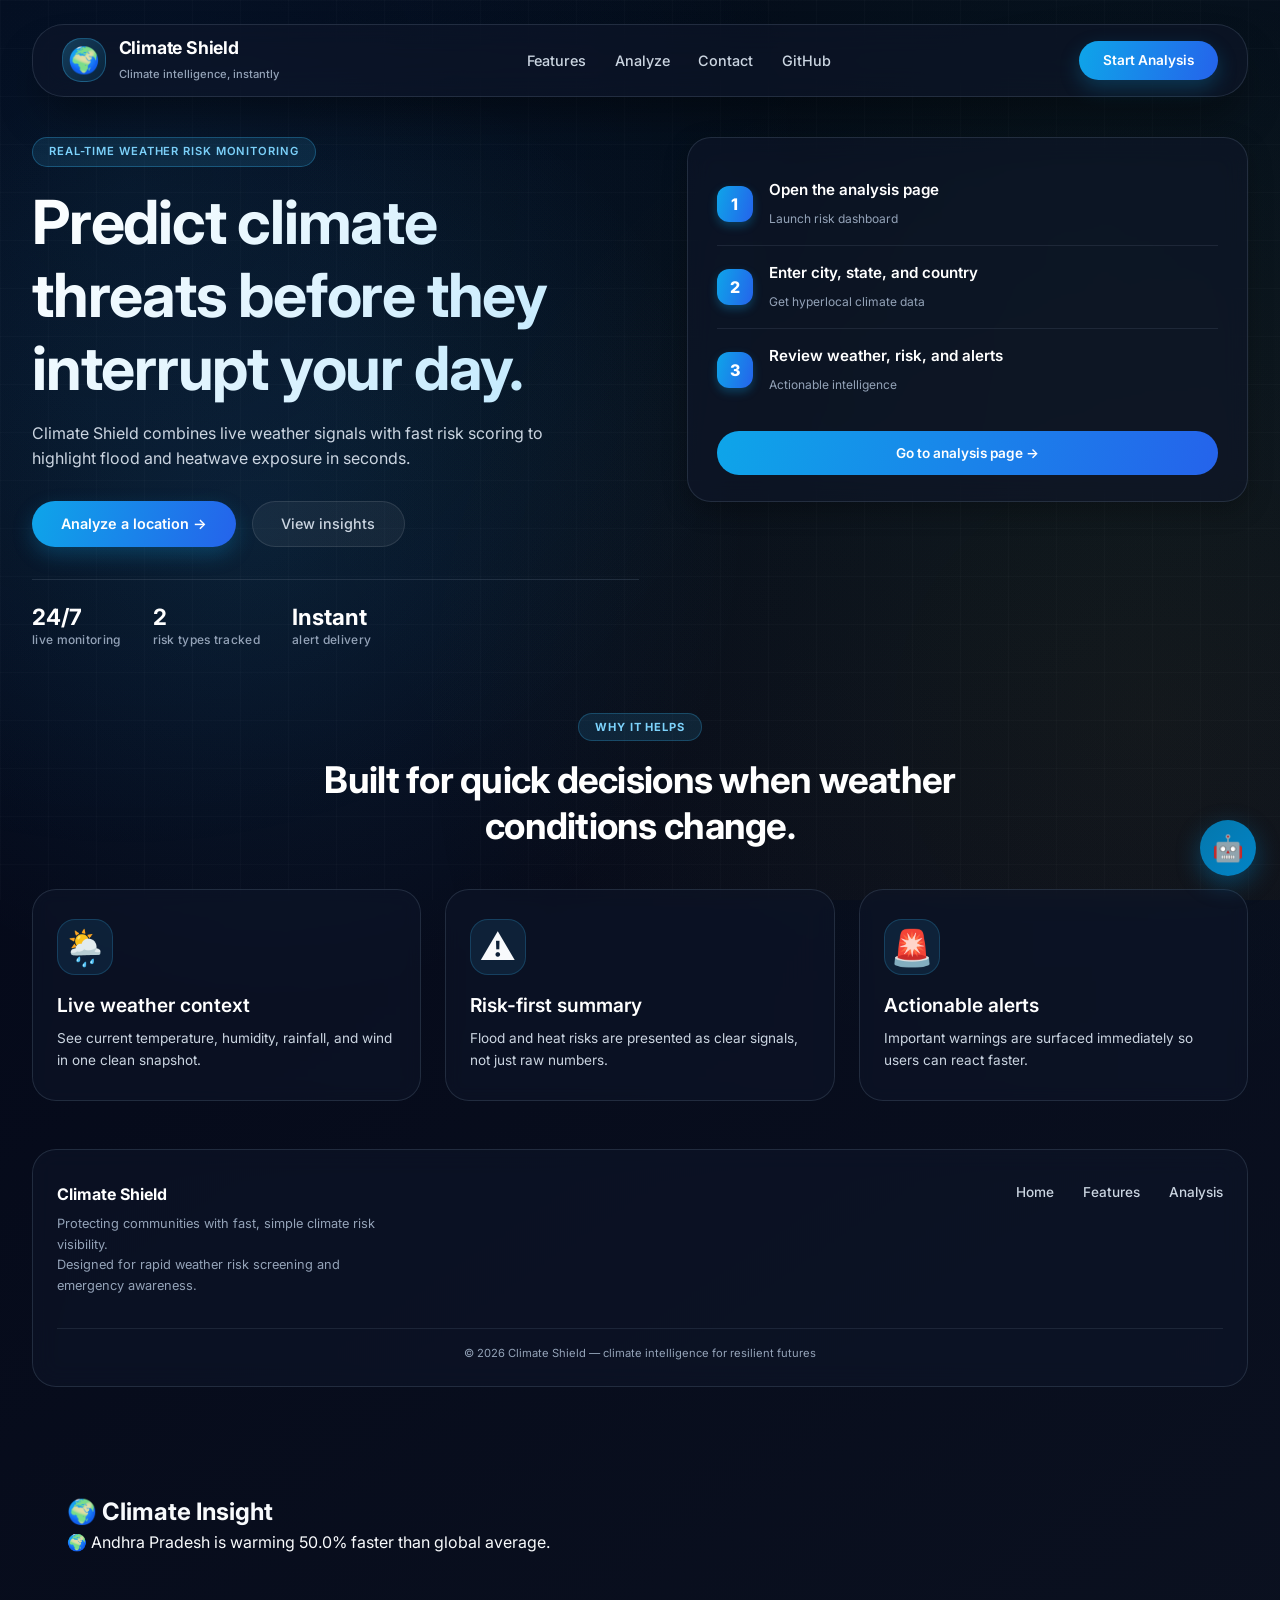
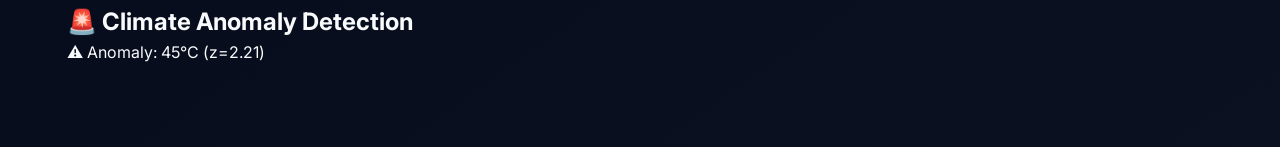
==== Frontend/index.html @ 31762d0d "Add climate insights and anomaly detection features" ====
<!DOCTYPE html>
<html lang="en">
<head>
    <meta charset="UTF-8">
    <meta name="viewport" content="width=device-width, initial-scale=1.0, viewport-fit=cover">
    <meta name="description" content="Climate Shield — real-time climate intelligence: flood & heatwave risk monitoring, instant alerts for emergency awareness.">
    <title>Climate Shield | Climate Intelligence & Risk Platform</title>
    <link rel="preconnect" href="https://fonts.googleapis.com">
    <link rel="preconnect" href="https://fonts.gstatic.com" crossorigin>
    <link href="https://fonts.googleapis.com/css2?family=Inter:opsz,wght@14..32,300;14..32,400;14..32,500;14..32,600;14..32,700;14..32,800&display=swap" rel="stylesheet">
    <link rel="stylesheet" href="style.css">
</head>
<body>

    <div class="ambient-glow"></div>
    <div class="grid-texture"></div>

    <div class="app-container">
        <!-- Navigation: refined glass + proper alignment -->
        <nav class="nav-bar">
            <a class="brand-link" href="#home">
                <span class="brand-icon">🌍</span>
                <div class="brand-title">
                    <strong>Climate Shield</strong>
                    <small>Climate intelligence, instantly</small>
                </div>
            </a>
            <div class="nav-menu">
                <a href="#features">Features</a>
                <a href="Analysis/analysis.html">Analyze</a>
                <a href="#contact">Contact</a>
                <a href="https://github.com/thetechguardians/Climate-Shield" target="_blank" rel="noopener">GitHub</a>
            </div>
            <a class="btn-start" href="Analysis/analysis.html">Start Analysis</a>
        </nav>

        <main>
            <!-- Hero split: real-time risk + steps panel -->
            <div class="hero-layout">
                <div class="hero-main">
                    <div class="eyebrow-tag">REAL-TIME WEATHER RISK MONITORING</div>
                    <h1 class="hero-heading">Predict climate threats before they interrupt your day.</h1>
                    <p class="hero-text">Climate Shield combines live weather signals with fast risk scoring to highlight flood and heatwave exposure in seconds.</p>
                    <div class="button-group">
                        <a class="btn-primary" href="Analysis/analysis.html">Analyze a location →</a>
                        <a class="btn-secondary" href="#features">View insights</a>
                    </div>
                    <div class="stats-row">
                        <div class="stat-block"><strong>24/7</strong><span>live monitoring</span></div>
                        <div class="stat-block"><strong>2</strong><span>risk types tracked</span></div>
                        <div class="stat-block"><strong>Instant</strong><span>alert delivery</span></div>
                    </div>
                </div>

                <!-- Steps card (exact content from screenshots) -->
                <div class="steps-card">
                    <div class="step-item">
                        <div class="step-marker">1</div>
                        <div class="step-content"><strong>Open the analysis page</strong><span>Launch risk dashboard</span></div>
                    </div>
                    <div class="step-item">
                        <div class="step-marker">2</div>
                        <div class="step-content"><strong>Enter city, state, and country</strong><span>Get hyperlocal climate data</span></div>
                    </div>
                    <div class="step-item">
                        <div class="step-marker">3</div>
                        <div class="step-content"><strong>Review weather, risk, and alerts</strong><span>Actionable intelligence</span></div>
                    </div>
                    <a class="step-action-btn" href="Analysis/analysis.html">Go to analysis page →</a>
                </div>
            </div>

            <!-- WHY IT HELPS + features (exactly matching original content) -->
            <section id="features" class="features-section">
                <div class="section-header">
                    <span class="section-badge">WHY IT HELPS</span>
                    <h2 class="section-title">Built for quick decisions when weather conditions change.</h2>
                </div>
                <div class="features-grid">
                    <article class="feature-card">
                        <div class="feature-icon">🌦️</div>
                        <h3>Live weather context</h3>
                        <p>See current temperature, humidity, rainfall, and wind in one clean snapshot.</p>
                    </article>
                    <article class="feature-card">
                        <div class="feature-icon">⚠️</div>
                        <h3>Risk-first summary</h3>
                        <p>Flood and heat risks are presented as clear signals, not just raw numbers.</p>
                    </article>
                    <article class="feature-card">
                        <div class="feature-icon">🚨</div>
                        <h3>Actionable alerts</h3>
                        <p>Important warnings are surfaced immediately so users can react faster.</p>
                    </article>
                </div>
            </section>
        </main>

        <!-- Footer (preserved messaging from screenshot) -->
        <footer id="contact" class="footer-premium">
            <div class="footer-col">
                <strong>Climate Shield</strong>
                <p>Protecting communities with fast, simple climate risk visibility.<br>Designed for rapid weather risk screening and emergency awareness.</p>
            </div>
            <div class="footer-nav-links">
                <a href="#home">Home</a>
                <a href="#features">Features</a>
                <a href="Analysis/analysis.html">Analysis</a>
            </div>
            <div class="footer-legal">© 2026 Climate Shield — climate intelligence for resilient futures</div>
        </footer>
    </div>

<div class="app-container">

    <!-- 🌍 CLIMATE INSIGHT -->
    <div style="margin:20px; padding:15px;">
        <h2>🌍 Climate Insight</h2>
        <div id="climate-insight"></div>
    </div>

    <!-- 🚨 ANOMALY DETECTION -->
    <div style="margin:20px; padding:15px;">
        <h2>🚨 Climate Anomaly Detection</h2>
        <div id="anomaly-result"></div>
    </div>

</div>

<!-- ✅ IMPORTANT: LOAD JS FILE -->
<script src="script.js"></script>


    <!-- ClimateBot widget (fully functional, maintains original behavior) -->
    <button id="chatbot-toggle" class="chatbot-toggle" aria-label="Open ClimateBot assistant">🤖</button>
    <div id="chatbot-panel" class="chatbot-panel hidden">
        <div class="chatbot-header">
            <div>
                <strong>ClimateBot Assistant</strong>
                <small>Ask about floods, heatwaves, cyclones, and climate change.</small>
            </div>
            <button id="chatbot-close" class="chatbot-close-btn" aria-label="Close chatbot">✕</button>
        </div>
        <div id="chatbot-messages" class="chatbot-messages">
            <div class="message bot">Hello, I am ClimateBot. Ask me any climate safety question.</div>
        </div>
        <form id="chatbot-form" class="chatbot-input-group">
            <input type="text" id="chatbot-input" placeholder="Type your question..." autocomplete="off" required>
            <button type="submit">Send</button>
        </form>
        <div id="chatbot-status" class="chatbot-status-msg hidden"></div>
    </div>

    <script>
        (function(){
            const toggle = document.getElementById('chatbot-toggle');
            const panel = document.getElementById('chatbot-panel');
            const closeBtn = document.getElementById('chatbot-close');
            const form = document.getElementById('chatbot-form');
            const input = document.getElementById('chatbot-input');
            const messagesDiv = document.getElementById('chatbot-messages');
            const statusDiv = document.getElementById('chatbot-status');

            function addMessage(text, isUser) {
                const msgDiv = document.createElement('div');
                msgDiv.className = isUser ? 'message user' : 'message bot';
                msgDiv.innerText = text;
                messagesDiv.appendChild(msgDiv);
                messagesDiv.scrollTop = messagesDiv.scrollHeight;
            }

            function showStatus(msg) {
                statusDiv.innerText = msg;
                statusDiv.classList.remove('hidden');
                setTimeout(() => statusDiv.classList.add('hidden'), 2200);
            }

            async function getBotReply(question) {
                const q = question.toLowerCase();
                if (q.includes('flood') || q.includes('flooding')) {
                    return "🌊 Flood risk is calculated using rainfall intensity, soil moisture, and river levels. Climate Shield monitors real-time precipitation and terrain vulnerability to flag potential flash floods.";
                } else if (q.includes('heatwave') || q.includes('extreme heat')) {
                    return "🔥 Heatwave risks increase when temperatures exceed regional thresholds. We analyze thermal stress, humidity, and duration to provide early heat alerts.";
                } else if (q.includes('cyclone') || q.includes('hurricane') || q.includes('typhoon')) {
                    return "🌀 Cyclones are tracked using wind speed patterns, pressure drops, and storm surge modeling. Our system highlights areas at risk of severe winds and coastal flooding.";
                } else if (q.includes('climate change')) {
                    return "🌎 Climate change amplifies extreme weather events — heavier rainfall, prolonged heatwaves, and stronger storms. Climate Shield helps communities build adaptive resilience.";
                } else {
                    return "💡 I can answer questions about flood risk, heatwaves, cyclones, climate adaptation, and weather preparedness. Try: 'How to prepare for floods?' or 'Heatwave safety tips'.";
                }
            }

            form.addEventListener('submit', async (e) => {
                e.preventDefault();
                const userMsg = input.value.trim();
                if (!userMsg) return;
                addMessage(userMsg, true);
                input.value = '';
                showStatus('Analyzing climate data...');
                try {
                    const reply = await getBotReply(userMsg);
                    addMessage(reply, false);
                    statusDiv.classList.add('hidden');
                } catch (err) {
                    addMessage("Sorry, I'm having trouble. Please try again.", false);
                    statusDiv.classList.add('hidden');
                }
            });

            toggle.addEventListener('click', () => {
                panel.classList.toggle('hidden');
                const expanded = !panel.classList.contains('hidden');
                toggle.setAttribute('aria-expanded', expanded);
            });
            closeBtn.addEventListener('click', () => {
                panel.classList.add('hidden');
                toggle.setAttribute('aria-expanded', 'false');
            });
        })();
    </script>
</body>
</html>
---- Frontend/style.css ----
* {
    margin: 0;
    padding: 0;
    box-sizing: border-box;
}

:root {
   
    --bg-deep: #020617;
    --bg-surface: #0f172a;
    --bg-elevated: #1e293b;
    --glass-bg: rgba(15, 23, 42, 0.55);
    --glass-border: rgba(71, 85, 105, 0.4);
    --glass-border-light: rgba(255, 255, 255, 0.1);
    
   
    --text-primary: #f8fafc;
    --text-secondary: #cbd5e1;
    --text-muted: #94a3b8;
    --text-accent: #7dd3fc;
    
   
    --accent-cyan: #38bdf8;
    --accent-blue: #0ea5e9;
    --accent-deep: #082d7d;
    --gradient-primary: linear-gradient(105deg, #0ea5e9, #2563eb);
    --gradient-glow: linear-gradient(135deg, rgba(56, 189, 248, 0.2), rgba(14, 165, 233, 0.08));
    
   
    --shadow-sm: 0 4px 12px rgba(0, 0, 0, 0.2);
    --shadow-md: 0 8px 24px rgba(0, 0, 0, 0.25);
    --shadow-xl: 0 25px 45px -12px rgba(0, 0, 0, 0.45);
    --shadow-glow: 0 8px 20px rgba(14, 165, 233, 0.25);
    
   
    --radius-sm: 0.75rem;
    --radius-md: 1rem;
    --radius-lg: 1.5rem;
    --radius-xl: 2rem;
    --radius-full: 9999px;
    
   
    --font-sans: 'Inter', system-ui, -apple-system, 'Segoe UI', sans-serif;
}

html {
    scroll-behavior: smooth;
}

body {
    font-family: var(--font-sans);
    background: radial-gradient(ellipse 70% 50% at 20% 30%, rgba(56, 189, 248, 0.1), transparent 55%),
                radial-gradient(circle at 85% 15%, rgba(34, 197, 94, 0.06), transparent 45%),
                linear-gradient(145deg, var(--bg-deep) 0%, #0B1120 100%);
    color: var(--text-primary);
    min-height: 100vh;
    line-height: 1.5;
    -webkit-font-smoothing: antialiased;
    -moz-osx-font-smoothing: grayscale;
}


.ambient-glow {
    position: fixed;
    inset: 0;
    background: radial-gradient(circle at 10% 20%, rgba(56, 189, 248, 0.08), transparent 50%),
                radial-gradient(circle at 90% 80%, rgba(245, 158, 11, 0.05), transparent 55%);
    pointer-events: none;
    z-index: 0;
}

.grid-texture {
    position: fixed;
    inset: 0;
    background-image: 
        linear-gradient(rgba(255, 255, 255, 0.02) 1px, transparent 1px),
        linear-gradient(90deg, rgba(255, 255, 255, 0.02) 1px, transparent 1px);
    background-size: 48px 48px;
    pointer-events: none;
    z-index: 0;
}

.app-container {
    position: relative;
    z-index: 2;
    max-width: 1280px;
    margin: 0 auto;
    padding: 1.5rem 2rem 3rem;
}


.nav-bar {
    display: flex;
    align-items: center;
    justify-content: space-between;
    flex-wrap: wrap;
    gap: 1.2rem;
    background: var(--glass-bg);
    backdrop-filter: blur(16px);
    border: 1px solid var(--glass-border);
    border-radius: var(--radius-xl);
    padding: 0.75rem 1.8rem;
    margin-bottom: 2.5rem;
    box-shadow: var(--shadow-xl);
    transition: all 0.3s ease;
}

.brand-link {
    display: flex;
    align-items: center;
    gap: 0.8rem;
    text-decoration: none;
    transition: opacity 0.2s;
}

.brand-link:hover {
    opacity: 0.85;
}

.brand-icon {
    width: 44px;
    height: 44px;
    background: linear-gradient(135deg, rgba(56, 189, 248, 0.25), rgba(14, 165, 233, 0.1));
    border-radius: 1.2rem;
    display: flex;
    align-items: center;
    justify-content: center;
    font-size: 1.6rem;
    border: 1px solid rgba(56, 189, 248, 0.3);
}

.brand-title strong {
    display: block;
    font-size: 1.1rem;
    font-weight: 700;
    color: white;
    letter-spacing: -0.2px;
    line-height: 1.3;
}

.brand-title small {
    font-size: 0.7rem;
    color: var(--text-muted);
    font-weight: 500;
}

.nav-menu {
    display: flex;
    gap: 1.8rem;
    align-items: center;
    flex-wrap: wrap;
}

.nav-menu a {
    text-decoration: none;
    font-weight: 500;
    font-size: 0.9rem;
    color: var(--text-secondary);
    transition: color 0.2s, transform 0.2s;
}

.nav-menu a:hover {
    color: white;
    transform: translateY(-1px);
}

.btn-start {
    background: var(--gradient-primary);
    padding: 0.6rem 1.5rem;
    border-radius: var(--radius-full);
    font-weight: 600;
    font-size: 0.85rem;
    color: white;
    text-decoration: none;
    transition: transform 0.2s, box-shadow 0.2s;
    box-shadow: var(--shadow-glow);
}

.btn-start:hover {
    transform: translateY(-2px);
    box-shadow: 0 10px 25px rgba(14, 165, 233, 0.35);
}


.hero-layout {
    display: grid;
    grid-template-columns: 1fr 0.9fr;
    gap: 2rem;
    margin-bottom: 4rem;
    align-items: start;
}

@media (max-width: 980px) {
    .hero-layout {
        grid-template-columns: 1fr;
        gap: 1.8rem;
    }
}

.hero-main {
    padding-right: 1rem;
}

.eyebrow-tag {
    display: inline-flex;
    align-items: center;
    background: rgba(56, 189, 248, 0.12);
    padding: 0.35rem 1rem;
    border-radius: var(--radius-full);
    font-size: 0.7rem;
    font-weight: 600;
    text-transform: uppercase;
    letter-spacing: 0.08em;
    color: var(--text-accent);
    border: 0.5px solid rgba(56, 189, 248, 0.3);
    margin-bottom: 1.2rem;
}

.hero-heading {
    font-size: clamp(2.2rem, 5vw, 3.8rem);
    font-weight: 700;
    letter-spacing: -0.02em;
    line-height: 1.2;
    background: linear-gradient(135deg, #FFFFFF, #BAE6FD);
    background-clip: text;
    -webkit-background-clip: text;
    color: transparent;
    margin-bottom: 1rem;
}

.hero-text {
    font-size: 1rem;
    color: var(--text-secondary);
    max-width: 90%;
    line-height: 1.6;
    margin-bottom: 1.8rem;
}

.button-group {
    display: flex;
    flex-wrap: wrap;
    gap: 1rem;
    margin-bottom: 2rem;
}

.btn-primary {
    background: var(--gradient-primary);
    padding: 0.7rem 1.8rem;
    border-radius: var(--radius-full);
    font-weight: 600;
    font-size: 0.9rem;
    color: white;
    text-decoration: none;
    transition: transform 0.2s, box-shadow 0.2s;
    box-shadow: var(--shadow-glow);
    display: inline-flex;
    align-items: center;
    gap: 0.3rem;
}

.btn-primary:hover {
    transform: translateY(-2px);
    box-shadow: 0 12px 28px rgba(14, 165, 233, 0.35);
}

.btn-secondary {
    background: rgba(255, 255, 255, 0.05);
    border: 1px solid var(--glass-border-light);
    padding: 0.7rem 1.8rem;
    border-radius: var(--radius-full);
    font-weight: 500;
    font-size: 0.9rem;
    color: var(--text-secondary);
    text-decoration: none;
    transition: all 0.2s;
}

.btn-secondary:hover {
    background: rgba(255, 255, 255, 0.12);
    border-color: rgba(255, 255, 255, 0.25);
    color: white;
    transform: translateY(-2px);
}

.stats-row {
    display: flex;
    flex-wrap: wrap;
    gap: 2rem;
    border-top: 1px solid rgba(71, 85, 105, 0.4);
    padding-top: 1.5rem;
}

.stat-block {
    display: flex;
    flex-direction: column;
}

.stat-block strong {
    font-size: 1.4rem;
    font-weight: 700;
    color: white;
    line-height: 1.2;
}

.stat-block span {
    font-size: 0.75rem;
    color: var(--text-muted);
    font-weight: 500;
    letter-spacing: 0.3px;
}


.steps-card {
    background: rgba(15, 23, 42, 0.55);
    backdrop-filter: blur(12px);
    border-radius: var(--radius-lg);
    border: 1px solid var(--glass-border);
    padding: 1.6rem 1.8rem;
    box-shadow: var(--shadow-md);
}

.step-item {
    display: flex;
    align-items: center;
    gap: 1rem;
    padding: 1rem 0;
    border-bottom: 1px solid rgba(71, 85, 105, 0.3);
}

.step-item:last-of-type {
    border-bottom: none;
}

.step-marker {
    width: 36px;
    height: 36px;
    background: var(--gradient-primary);
    border-radius: 12px;
    display: flex;
    align-items: center;
    justify-content: center;
    font-weight: 800;
    font-size: 1rem;
    color: white;
    flex-shrink: 0;
    box-shadow: 0 4px 10px rgba(14, 165, 233, 0.3);
}

.step-content {
    flex: 1;
}

.step-content strong {
    display: block;
    font-size: 0.95rem;
    font-weight: 600;
    color: white;
    margin-bottom: 0.2rem;
}

.step-content span {
    font-size: 0.75rem;
    color: var(--text-muted);
}

.step-action-btn {
    display: block;
    text-align: center;
    background: var(--gradient-primary);
    padding: 0.75rem;
    border-radius: var(--radius-full);
    font-weight: 600;
    font-size: 0.85rem;
    color: white;
    text-decoration: none;
    margin-top: 1.2rem;
    transition: transform 0.2s, box-shadow 0.2s;
}

.step-action-btn:hover {
    transform: translateY(-2px);
    box-shadow: var(--shadow-glow);
}


.features-section {
    margin: 2rem 0 2.5rem;
}

.section-header {
    text-align: center;
    margin-bottom: 2.5rem;
}

.section-badge {
    display: inline-block;
    background: rgba(56, 189, 248, 0.12);
    padding: 0.3rem 1rem;
    border-radius: var(--radius-full);
    font-size: 0.7rem;
    font-weight: 700;
    text-transform: uppercase;
    letter-spacing: 0.08em;
    color: var(--text-accent);
    border: 0.5px solid rgba(56, 189, 248, 0.25);
    margin-bottom: 1rem;
}

.section-title {
    font-size: clamp(1.6rem, 3.5vw, 2.3rem);
    font-weight: 700;
    letter-spacing: -0.02em;
    color: white;
    max-width: 700px;
    margin: 0 auto;
    line-height: 1.25;
}

.features-grid {
    display: grid;
    grid-template-columns: repeat(auto-fit, minmax(280px, 1fr));
    gap: 1.5rem;
}

.feature-card {
    background: rgba(15, 23, 42, 0.5);
    backdrop-filter: blur(8px);
    border-radius: var(--radius-lg);
    border: 1px solid var(--glass-border);
    padding: 1.8rem 1.5rem;
    transition: all 0.25s ease;
}

.feature-card:hover {
    background: rgba(30, 41, 59, 0.6);
    transform: translateY(-4px);
    border-color: rgba(56, 189, 248, 0.4);
    box-shadow: var(--shadow-md);
}

.feature-icon {
    font-size: 2.2rem;
    margin-bottom: 1rem;
    display: inline-block;
    background: rgba(56, 189, 248, 0.1);
    width: 56px;
    height: 56px;
    display: flex;
    align-items: center;
    justify-content: center;
    border-radius: 18px;
    border: 1px solid rgba(56, 189, 248, 0.2);
}

.feature-card h3 {
    font-size: 1.2rem;
    font-weight: 600;
    margin: 1rem 0 0.5rem;
    color: white;
}

.feature-card p {
    font-size: 0.85rem;
    color: var(--text-secondary);
    line-height: 1.6;
}


.footer-premium {
    margin-top: 3rem;
    padding: 2rem 1.5rem 1.5rem;
    background: rgba(15, 23, 42, 0.5);
    backdrop-filter: blur(12px);
    border-radius: var(--radius-lg);
    border: 1px solid var(--glass-border);
    display: flex;
    flex-wrap: wrap;
    justify-content: space-between;
    align-items: flex-start;
    gap: 1.5rem;
}

.footer-col {
    flex: 2;
    min-width: 200px;
}

.footer-col strong {
    display: block;
    font-size: 1rem;
    font-weight: 700;
    margin-bottom: 0.5rem;
    color: white;
}

.footer-col p {
    font-size: 0.8rem;
    color: var(--text-muted);
    line-height: 1.6;
    max-width: 350px;
}

.footer-nav-links {
    display: flex;
    gap: 1.8rem;
    align-items: center;
    flex-wrap: wrap;
}

.footer-nav-links a {
    text-decoration: none;
    font-size: 0.85rem;
    font-weight: 500;
    color: var(--text-secondary);
    transition: color 0.2s;
}

.footer-nav-links a:hover {
    color: white;
}

.footer-legal {
    width: 100%;
    text-align: center;
    font-size: 0.7rem;
    color: var(--text-muted);
    padding-top: 1rem;
    border-top: 1px solid rgba(71, 85, 105, 0.3);
    margin-top: 0.5rem;
}


.chatbot-toggle {
    position: fixed;
    right: 24px;
    bottom: 24px;
    width: 56px;
    height: 56px;
    background: linear-gradient(135deg, #0477ac, #0284c7);
    border: none;
    border-radius: 50%;
    font-size: 1.6rem;
    cursor: pointer;
    box-shadow: 0 8px 24px rgba(2, 132, 199, 0.4);
    z-index: 100;
    transition: transform 0.2s, box-shadow 0.2s;
    display: flex;
    align-items: center;
    justify-content: center;
}

.chatbot-toggle:hover {
    transform: scale(1.05);
    box-shadow: 0 12px 28px rgba(14, 165, 233, 0.45);
}

.chatbot-panel {
    position: fixed;
    right: 24px;
    bottom: 90px;
    width: 380px;
    max-width: calc(100vw - 2rem);
    background: rgba(3, 7, 24, 0.96);
    backdrop-filter: blur(20px);
    border-radius: var(--radius-lg);
    border: 1px solid var(--glass-border);
    box-shadow: var(--shadow-xl);
    z-index: 99;
    display: flex;
    flex-direction: column;
    overflow: hidden;
    transition: all 0.2s;
}

.chatbot-panel.hidden {
    display: none;
}

.chatbot-header {
    display: flex;
    justify-content: space-between;
    align-items: flex-start;
    padding: 1rem 1.2rem;
    background: rgba(15, 23, 42, 0.8);
    border-bottom: 1px solid var(--glass-border);
}

.chatbot-header strong {
    display: block;
    font-size: 0.95rem;
    color: white;
}

.chatbot-header small {
    font-size: 0.7rem;
    color: var(--text-muted);
}

.chatbot-close-btn {
    background: rgba(255, 255, 255, 0.08);
    border: 1px solid var(--glass-border-light);
    border-radius: 10px;
    padding: 4px 10px;
    font-size: 0.8rem;
    color: var(--text-secondary);
    cursor: pointer;
    transition: all 0.2s;
    width: auto;
}

.chatbot-close-btn:hover {
    background: rgba(255, 255, 255, 0.15);
    color: white;
}

.chatbot-messages {
    max-height: 320px;
    overflow-y: auto;
    padding: 1rem;
    display: flex;
    flex-direction: column;
    gap: 10px;
}

.message {
    padding: 0.7rem 1rem;
    border-radius: 1rem;
    max-width: 85%;
    font-size: 0.85rem;
    line-height: 1.45;
}

.message.bot {
    background: rgba(56, 189, 248, 0.12);
    border: 1px solid rgba(56, 189, 248, 0.25);
    color: var(--text-secondary);
    align-self: flex-start;
}

.message.user {
    background: var(--gradient-primary);
    color: white;
    align-self: flex-end;
}

.chatbot-input-group {
    display: flex;
    gap: 0.6rem;
    padding: 0.8rem 1rem;
    border-top: 1px solid var(--glass-border);
    background: rgba(15, 23, 42, 0.5);
}

.chatbot-input-group input {
    flex: 1;
    background: rgba(255, 255, 255, 0.08);
    border: 1px solid var(--glass-border-light);
    border-radius: var(--radius-full);
    padding: 0.6rem 1rem;
    font-size: 0.85rem;
    color: white;
    font-family: var(--font-sans);
    outline: none;
    transition: border-color 0.2s;
}

.chatbot-input-group input:focus {
    border-color: var(--accent-cyan);
}

.chatbot-input-group button {
    background: var(--gradient-primary);
    border: none;
    border-radius: var(--radius-full);
    padding: 0 1.2rem;
    font-weight: 600;
    font-size: 0.8rem;
    color: white;
    cursor: pointer;
    transition: transform 0.2s;
    width: auto;
}

.chatbot-input-group button:hover {
    transform: scale(1.02);
}

.chatbot-status-msg {
    padding: 0.5rem 1rem;
    font-size: 0.7rem;
    color: #facc15;
    background: rgba(250, 204, 21, 0.1);
    text-align: center;
}

.hidden {
    display: none;
}


@media (max-width: 980px) {
    .app-container {
        padding: 1rem 1.5rem 2rem;
    }
    
    .nav-bar {
        flex-direction: column;
        align-items: stretch;
        text-align: center;
    }
    
    .nav-menu {
        justify-content: center;
    }
    
    .btn-start {
        text-align: center;
    }
    
    .hero-text {
        max-width: 100%;
    }
}

@media (max-width: 768px) {
    .stats-row {
        gap: 1.2rem;
        justify-content: space-between;
    }
    
    .stat-block strong {
        font-size: 1.2rem;
    }
    
    .steps-card {
        padding: 1.2rem;
    }
    
    .feature-card {
        padding: 1.3rem;
    }
    
    .footer-premium {
        flex-direction: column;
        align-items: center;
        text-align: center;
    }
    
    .footer-col p {
        max-width: 100%;
    }
    
    .footer-nav-links {
        justify-content: center;
    }
    
    .chatbot-toggle {
        right: 16px;
        bottom: 16px;
        width: 48px;
        height: 48px;
        font-size: 1.4rem;
    }
    
    .chatbot-panel {
        right: 12px;
        bottom: 72px;
        width: calc(100vw - 24px);
    }
}

@media (max-width: 480px) {
    .button-group {
        flex-direction: column;
        width: 100%;
    }
    
    .btn-primary, .btn-secondary {
        text-align: center;
        justify-content: center;
    }
    
    .hero-heading {
        font-size: clamp(1.8rem, 8vw, 2.5rem);
    }
}
.feature-box {
    margin: 20px;
    padding: 15px;
    border-radius: 12px;
    background: rgba(255,255,255,0.08);
    color: white;
}
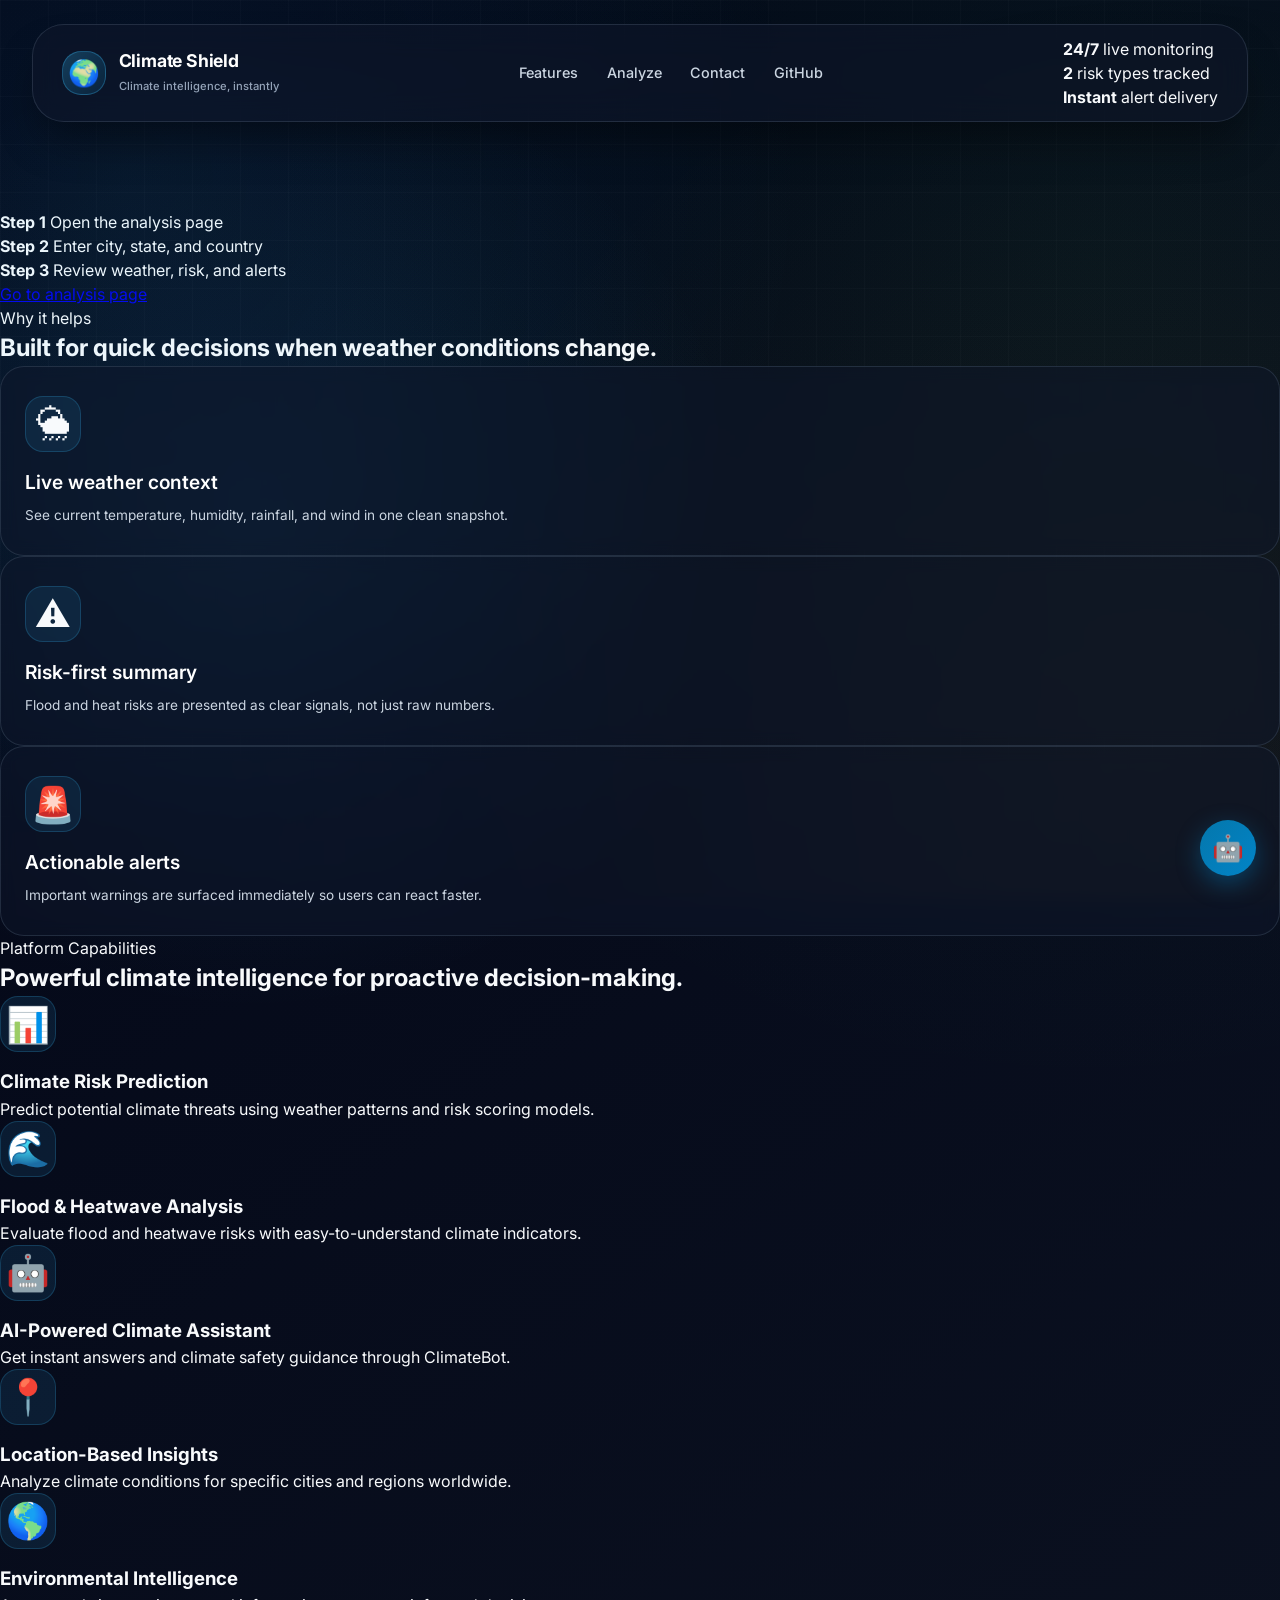
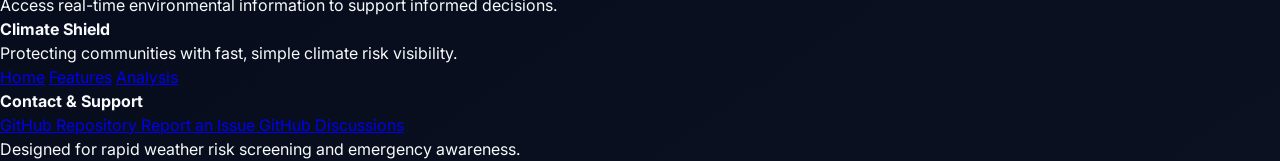
==== commit d84bced6: "Merge pull request #124 from Aditya8369/103 fix: Frontend sends requests to the wrong /weather URL i" ====
--- a/Frontend/index.html
+++ b/Frontend/index.html
@@ -1,4 +1,4 @@
-<!DOCTYPE html>
+<!doctype html>
 <html lang="en">
 <head>
     <meta charset="UTF-8">
@@ -9,8 +9,15 @@
     <link rel="preconnect" href="https://fonts.gstatic.com" crossorigin>
     <link href="https://fonts.googleapis.com/css2?family=Inter:opsz,wght@14..32,300;14..32,400;14..32,500;14..32,600;14..32,700;14..32,800&display=swap" rel="stylesheet">
     <link rel="stylesheet" href="style.css">
+
+    <!-- Backend base URL for API calls (set this to your Flask/Gunicorn Render service URL) -->
+    <script>
+        // Example: window.__BACKEND_URL__ = "https://climate-shield-backend.onrender.com";
+        window.__BACKEND_URL__ = window.__BACKEND_URL__ || "";
+    </script>
 </head>
 <body>
+
 
     <div class="ambient-glow"></div>
     <div class="grid-texture"></div>
@@ -31,192 +38,239 @@
                 <a href="#contact">Contact</a>
                 <a href="https://github.com/thetechguardians/Climate-Shield" target="_blank" rel="noopener">GitHub</a>
             </div>
-            <a class="btn-start" href="Analysis/analysis.html">Start Analysis</a>
-        </nav>
-
-        <main>
-            <!-- Hero split: real-time risk + steps panel -->
-            <div class="hero-layout">
-                <div class="hero-main">
-                    <div class="eyebrow-tag">REAL-TIME WEATHER RISK MONITORING</div>
-                    <h1 class="hero-heading">Predict climate threats before they interrupt your day.</h1>
-                    <p class="hero-text">Climate Shield combines live weather signals with fast risk scoring to highlight flood and heatwave exposure in seconds.</p>
-                    <div class="button-group">
-                        <a class="btn-primary" href="Analysis/analysis.html">Analyze a location →</a>
-                        <a class="btn-secondary" href="#features">View insights</a>
-                    </div>
-                    <div class="stats-row">
-                        <div class="stat-block"><strong>24/7</strong><span>live monitoring</span></div>
-                        <div class="stat-block"><strong>2</strong><span>risk types tracked</span></div>
-                        <div class="stat-block"><strong>Instant</strong><span>alert delivery</span></div>
-                    </div>
-                </div>
-
-                <!-- Steps card (exact content from screenshots) -->
-                <div class="steps-card">
-                    <div class="step-item">
-                        <div class="step-marker">1</div>
-                        <div class="step-content"><strong>Open the analysis page</strong><span>Launch risk dashboard</span></div>
-                    </div>
-                    <div class="step-item">
-                        <div class="step-marker">2</div>
-                        <div class="step-content"><strong>Enter city, state, and country</strong><span>Get hyperlocal climate data</span></div>
-                    </div>
-                    <div class="step-item">
-                        <div class="step-marker">3</div>
-                        <div class="step-content"><strong>Review weather, risk, and alerts</strong><span>Actionable intelligence</span></div>
-                    </div>
-                    <a class="step-action-btn" href="Analysis/analysis.html">Go to analysis page →</a>
-                </div>
-            </div>
-
-            <!-- WHY IT HELPS + features (exactly matching original content) -->
-            <section id="features" class="features-section">
-                <div class="section-header">
-                    <span class="section-badge">WHY IT HELPS</span>
-                    <h2 class="section-title">Built for quick decisions when weather conditions change.</h2>
-                </div>
-                <div class="features-grid">
-                    <article class="feature-card">
-                        <div class="feature-icon">🌦️</div>
-                        <h3>Live weather context</h3>
-                        <p>See current temperature, humidity, rainfall, and wind in one clean snapshot.</p>
-                    </article>
-                    <article class="feature-card">
-                        <div class="feature-icon">⚠️</div>
-                        <h3>Risk-first summary</h3>
-                        <p>Flood and heat risks are presented as clear signals, not just raw numbers.</p>
-                    </article>
-                    <article class="feature-card">
-                        <div class="feature-icon">🚨</div>
-                        <h3>Actionable alerts</h3>
-                        <p>Important warnings are surfaced immediately so users can react faster.</p>
-                    </article>
-                </div>
-            </section>
-        </main>
-
-        <!-- Footer (preserved messaging from screenshot) -->
-        <footer id="contact" class="footer-premium">
-            <div class="footer-col">
-                <strong>Climate Shield</strong>
-                <p>Protecting communities with fast, simple climate risk visibility.<br>Designed for rapid weather risk screening and emergency awareness.</p>
-            </div>
-            <div class="footer-nav-links">
-                <a href="#home">Home</a>
-                <a href="#features">Features</a>
-                <a href="Analysis/analysis.html">Analysis</a>
-            </div>
-            <div class="footer-legal">© 2026 Climate Shield — climate intelligence for resilient futures</div>
-        </footer>
+
+            <div class="hero-stats">
+              <div>
+                <strong>24/7</strong>
+                <span>live monitoring</span>
+              </div>
+              <div>
+                <strong>2</strong>
+                <span>risk types tracked</span>
+              </div>
+              <div>
+                <strong>Instant</strong>
+                <span>alert delivery</span>
+              </div>
+            </div>
+          </div>
+
+          <div class="hero-strip">
+            <div class="hero-strip-item">
+              <strong>Step 1</strong>
+              <span>Open the analysis page</span>
+            </div>
+
+            <div class="hero-strip-item">
+              <strong>Step 2</strong>
+              <span>Enter city, state, and country</span>
+            </div>
+
+            <div class="hero-strip-item">
+              <strong>Step 3</strong>
+              <span>Review weather, risk, and alerts</span>
+            </div>
+
+            <a
+              class="primary-action full-width-action"
+              href="Analysis/analysis.html"
+              >Go to analysis page</a
+            >
+          </div>
+        </section>
+
+        <section id="features" class="feature-section">
+          <div class="section-heading">
+            <span>Why it helps</span>
+            <h2>Built for quick decisions when weather conditions change.</h2>
+          </div>
+
+          <div class="feature-grid">
+            <article class="feature-card">
+              <div class="feature-icon">🌦</div>
+              <h3>Live weather context</h3>
+              <p>
+                See current temperature, humidity, rainfall, and wind in one
+                clean snapshot.
+              </p>
+            </article>
+
+            <article class="feature-card">
+              <div class="feature-icon">⚠</div>
+              <h3>Risk-first summary</h3>
+              <p>
+                Flood and heat risks are presented as clear signals, not just
+                raw numbers.
+              </p>
+            </article>
+
+            <article class="feature-card">
+              <div class="feature-icon">🚨</div>
+              <h3>Actionable alerts</h3>
+              <p>
+                Important warnings are surfaced immediately so users can react
+                faster.
+              </p>
+            </article>
+          </div>
+        </section>
+        <section class="capabilities-section">
+          <div class="section-heading">
+            <span>Platform Capabilities</span>
+            <h2>
+              Powerful climate intelligence for proactive decision-making.
+            </h2>
+          </div>
+
+          <div class="capability-grid">
+            <article class="capability-card">
+              <div class="feature-icon">📊</div>
+              <h3>Climate Risk Prediction</h3>
+              <p>
+                Predict potential climate threats using weather patterns and
+                risk scoring models.
+              </p>
+            </article>
+
+            <article class="capability-card">
+              <div class="feature-icon">🌊</div>
+              <h3>Flood & Heatwave Analysis</h3>
+              <p>
+                Evaluate flood and heatwave risks with easy-to-understand
+                climate indicators.
+              </p>
+            </article>
+
+            <article class="capability-card">
+              <div class="feature-icon">🤖</div>
+              <h3>AI-Powered Climate Assistant</h3>
+              <p>
+                Get instant answers and climate safety guidance through
+                ClimateBot.
+              </p>
+            </article>
+
+            <article class="capability-card">
+              <div class="feature-icon">📍</div>
+              <h3>Location-Based Insights</h3>
+              <p>
+                Analyze climate conditions for specific cities and regions
+                worldwide.
+              </p>
+            </article>
+
+            <article class="capability-card">
+              <div class="feature-icon">🌎</div>
+              <h3>Environmental Intelligence</h3>
+              <p>
+                Access real-time environmental information to support informed
+                decisions.
+              </p>
+            </article>
+          </div>
+        </section>
+      </main>
+
+      <footer id="contact" class="footer">
+        <div>
+          <strong>Climate Shield</strong>
+          <p>
+            Protecting communities with fast, simple climate risk visibility.
+          </p>
+        </div>
+
+        <div class="footer-links">
+          <a href="#home">Home</a>
+          <a href="#features">Features</a>
+          <a href="Analysis/analysis.html">Analysis</a>
+        </div>
+        <div class="contact-section">
+          <strong>Contact & Support</strong>
+
+          <div class="contact-links">
+            <a
+              href="https://github.com/thetechguardians/Climate-Shield"
+              target="_blank"
+            >
+              GitHub Repository
+            </a>
+
+            <a
+              href="https://github.com/thetechguardians/Climate-Shield/issues"
+              target="_blank"
+            >
+              Report an Issue
+            </a>
+
+            <a
+              href="https://github.com/thetechguardians/Climate-Shield/discussions"
+              target="_blank"
+            >
+              GitHub Discussions
+            </a>
+          </div>
+        </div>
+
+        <p class="footer-note">
+          Designed for rapid weather risk screening and emergency awareness.
+        </p>
+      </footer>
+
+      <button
+        id="chatbot-toggle"
+        class="chatbot-toggle"
+        type="button"
+        aria-controls="chatbot-panel"
+        aria-expanded="false"
+        aria-label="Open ClimateBot"
+        title="Open ClimateBot"
+      >
+        🤖
+      </button>
+
+      <section
+        id="chatbot-panel"
+        class="chatbot-panel hidden"
+        aria-label="ClimateBot chat panel"
+      >
+        <div class="chatbot-header">
+          <div>
+            <strong>ClimateBot Assistant</strong>
+            <small
+              >Ask about floods, heatwaves, cyclones, and climate change.</small
+            >
+          </div>
+          <button
+            id="chatbot-close"
+            class="chatbot-close"
+            type="button"
+            aria-label="Close chatbot"
+          >
+            ✕
+          </button>
+        </div>
+
+        <div id="chatbot-messages" class="chatbot-messages">
+          <div class="chatbot-message bot-message">
+            Hello, I am ClimateBot. Ask me any climate safety question.
+          </div>
+        </div>
+
+        <form id="chatbot-form" class="chatbot-form">
+          <input
+            id="chatbot-input"
+            type="text"
+            placeholder="Type your question..."
+            autocomplete="off"
+          />
+          <button type="submit">Send</button>
+        </form>
+
+        <div id="chatbot-status" class="chatbot-status hidden"></div>
+      </section>
     </div>
 
-<div class="app-container">
-
-    <!-- 🌍 CLIMATE INSIGHT -->
-    <div style="margin:20px; padding:15px;">
-        <h2>🌍 Climate Insight</h2>
-        <div id="climate-insight"></div>
-    </div>
-
-    <!-- 🚨 ANOMALY DETECTION -->
-    <div style="margin:20px; padding:15px;">
-        <h2>🚨 Climate Anomaly Detection</h2>
-        <div id="anomaly-result"></div>
-    </div>
-
-</div>
-
-<!-- ✅ IMPORTANT: LOAD JS FILE -->
-<script src="script.js"></script>
-
-
-    <!-- ClimateBot widget (fully functional, maintains original behavior) -->
-    <button id="chatbot-toggle" class="chatbot-toggle" aria-label="Open ClimateBot assistant">🤖</button>
-    <div id="chatbot-panel" class="chatbot-panel hidden">
-        <div class="chatbot-header">
-            <div>
-                <strong>ClimateBot Assistant</strong>
-                <small>Ask about floods, heatwaves, cyclones, and climate change.</small>
-            </div>
-            <button id="chatbot-close" class="chatbot-close-btn" aria-label="Close chatbot">✕</button>
-        </div>
-        <div id="chatbot-messages" class="chatbot-messages">
-            <div class="message bot">Hello, I am ClimateBot. Ask me any climate safety question.</div>
-        </div>
-        <form id="chatbot-form" class="chatbot-input-group">
-            <input type="text" id="chatbot-input" placeholder="Type your question..." autocomplete="off" required>
-            <button type="submit">Send</button>
-        </form>
-        <div id="chatbot-status" class="chatbot-status-msg hidden"></div>
-    </div>
-
-    <script>
-        (function(){
-            const toggle = document.getElementById('chatbot-toggle');
-            const panel = document.getElementById('chatbot-panel');
-            const closeBtn = document.getElementById('chatbot-close');
-            const form = document.getElementById('chatbot-form');
-            const input = document.getElementById('chatbot-input');
-            const messagesDiv = document.getElementById('chatbot-messages');
-            const statusDiv = document.getElementById('chatbot-status');
-
-            function addMessage(text, isUser) {
-                const msgDiv = document.createElement('div');
-                msgDiv.className = isUser ? 'message user' : 'message bot';
-                msgDiv.innerText = text;
-                messagesDiv.appendChild(msgDiv);
-                messagesDiv.scrollTop = messagesDiv.scrollHeight;
-            }
-
-            function showStatus(msg) {
-                statusDiv.innerText = msg;
-                statusDiv.classList.remove('hidden');
-                setTimeout(() => statusDiv.classList.add('hidden'), 2200);
-            }
-
-            async function getBotReply(question) {
-                const q = question.toLowerCase();
-                if (q.includes('flood') || q.includes('flooding')) {
-                    return "🌊 Flood risk is calculated using rainfall intensity, soil moisture, and river levels. Climate Shield monitors real-time precipitation and terrain vulnerability to flag potential flash floods.";
-                } else if (q.includes('heatwave') || q.includes('extreme heat')) {
-                    return "🔥 Heatwave risks increase when temperatures exceed regional thresholds. We analyze thermal stress, humidity, and duration to provide early heat alerts.";
-                } else if (q.includes('cyclone') || q.includes('hurricane') || q.includes('typhoon')) {
-                    return "🌀 Cyclones are tracked using wind speed patterns, pressure drops, and storm surge modeling. Our system highlights areas at risk of severe winds and coastal flooding.";
-                } else if (q.includes('climate change')) {
-                    return "🌎 Climate change amplifies extreme weather events — heavier rainfall, prolonged heatwaves, and stronger storms. Climate Shield helps communities build adaptive resilience.";
-                } else {
-                    return "💡 I can answer questions about flood risk, heatwaves, cyclones, climate adaptation, and weather preparedness. Try: 'How to prepare for floods?' or 'Heatwave safety tips'.";
-                }
-            }
-
-            form.addEventListener('submit', async (e) => {
-                e.preventDefault();
-                const userMsg = input.value.trim();
-                if (!userMsg) return;
-                addMessage(userMsg, true);
-                input.value = '';
-                showStatus('Analyzing climate data...');
-                try {
-                    const reply = await getBotReply(userMsg);
-                    addMessage(reply, false);
-                    statusDiv.classList.add('hidden');
-                } catch (err) {
-                    addMessage("Sorry, I'm having trouble. Please try again.", false);
-                    statusDiv.classList.add('hidden');
-                }
-            });
-
-            toggle.addEventListener('click', () => {
-                panel.classList.toggle('hidden');
-                const expanded = !panel.classList.contains('hidden');
-                toggle.setAttribute('aria-expanded', expanded);
-            });
-            closeBtn.addEventListener('click', () => {
-                panel.classList.add('hidden');
-                toggle.setAttribute('aria-expanded', 'false');
-            });
-        })();
-    </script>
-</body>
-</html>+    <script src="script.js"></script>
+    <script src="chatbot.js"></script>
+  </body>
+</html>
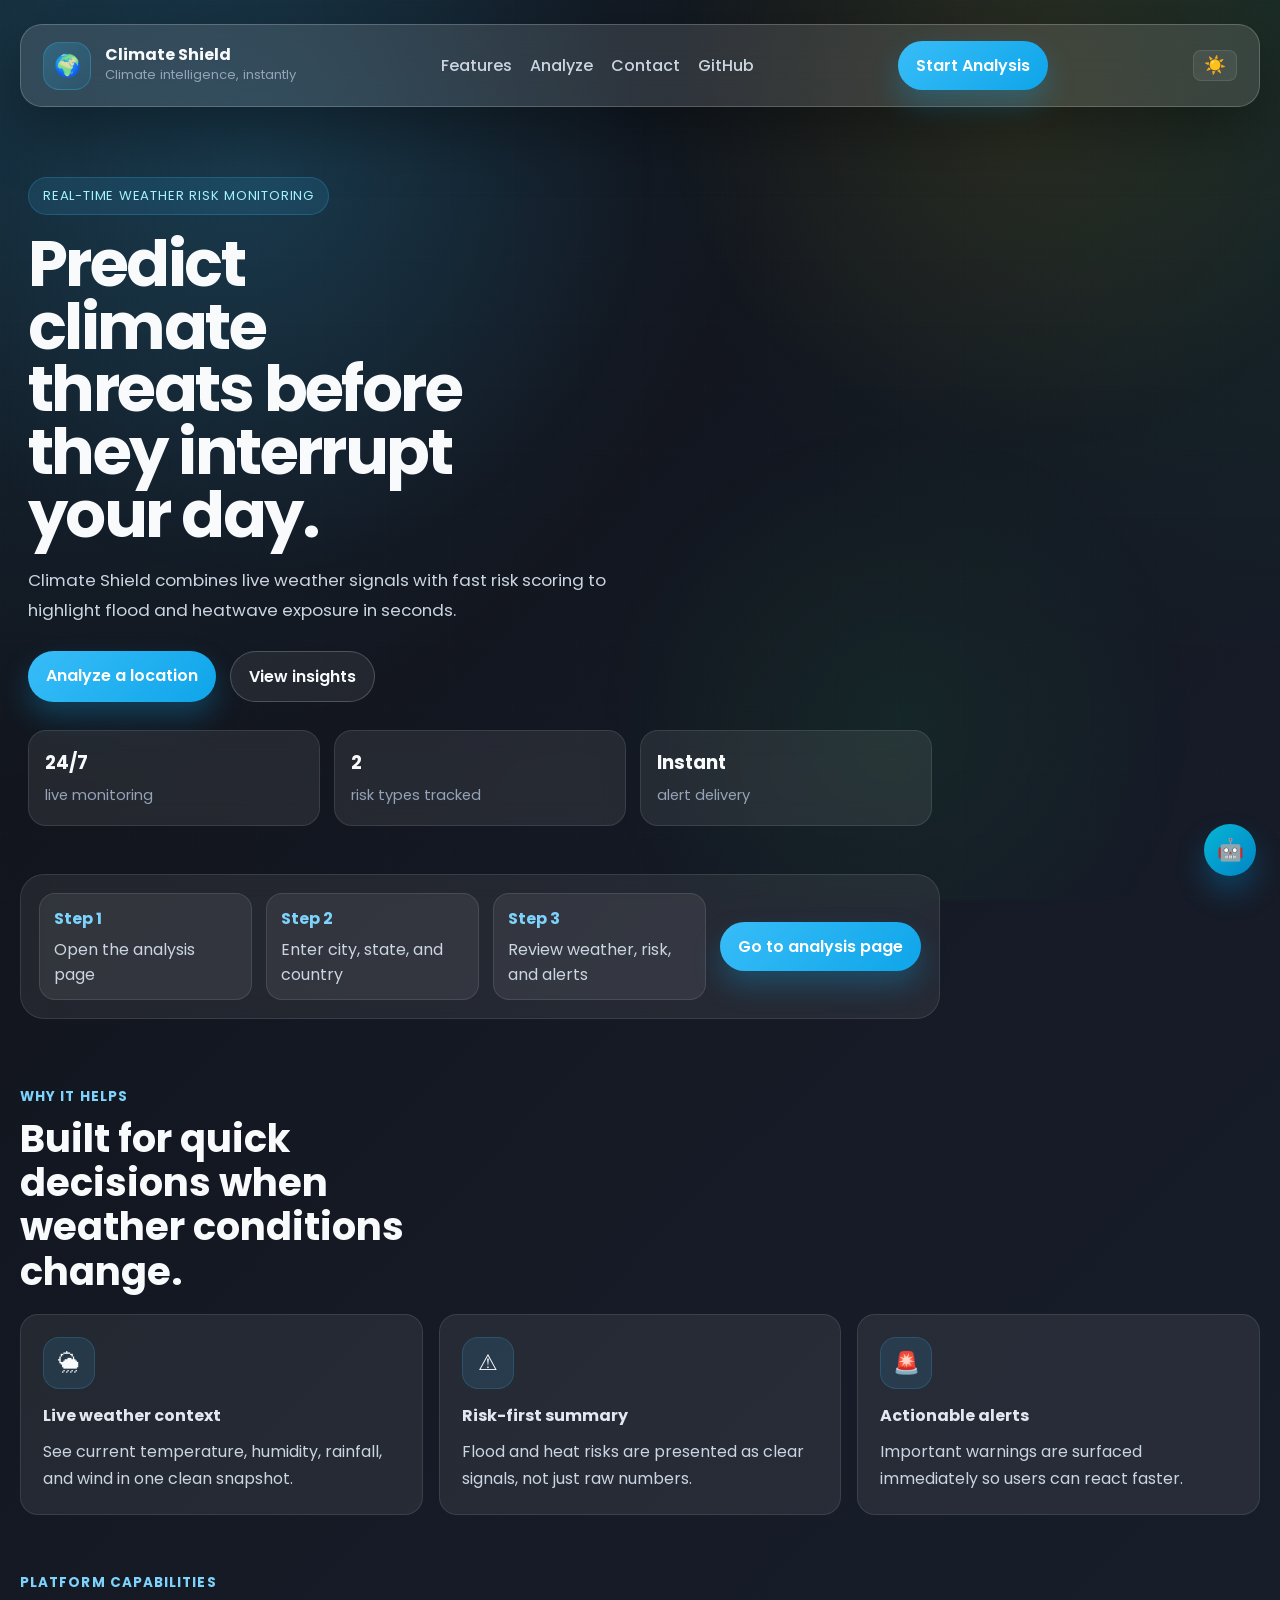
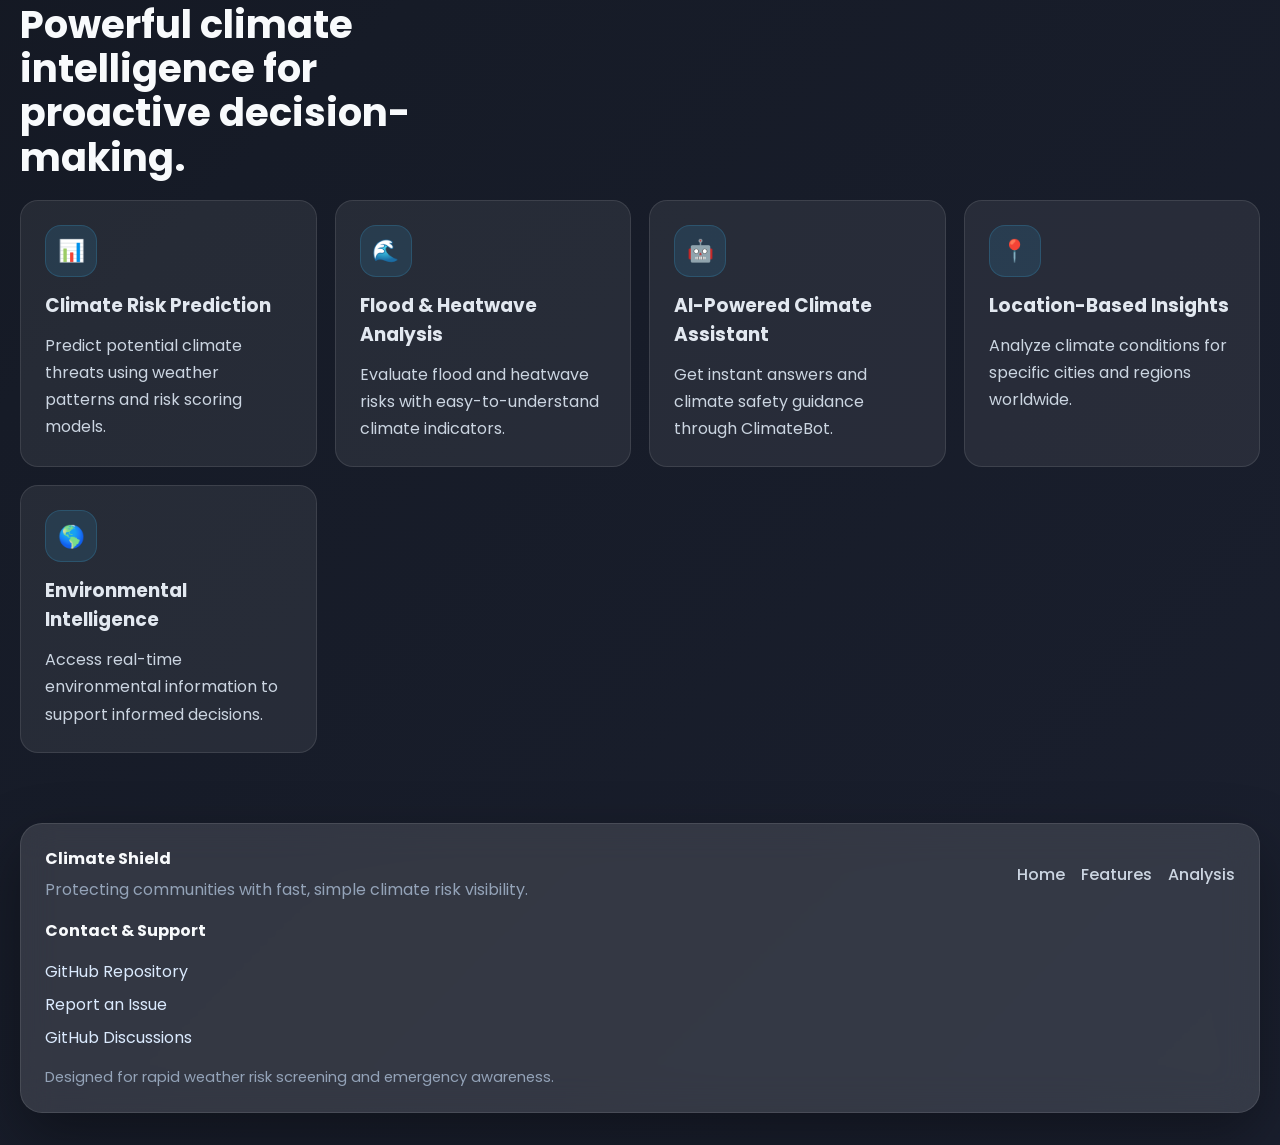
==== commit 31af72e3: "fix: merge upstream main into feature/theme-toggle Resolve conflicts keeping data-theme toggle, ligh" ====
--- a/Frontend/index.html
+++ b/Frontend/index.html
@@ -1,42 +1,73 @@
 <!doctype html>
 <html lang="en">
-<head>
-    <meta charset="UTF-8">
-    <meta name="viewport" content="width=device-width, initial-scale=1.0, viewport-fit=cover">
-    <meta name="description" content="Climate Shield — real-time climate intelligence: flood & heatwave risk monitoring, instant alerts for emergency awareness.">
-    <title>Climate Shield | Climate Intelligence & Risk Platform</title>
-    <link rel="preconnect" href="https://fonts.googleapis.com">
-    <link rel="preconnect" href="https://fonts.gstatic.com" crossorigin>
-    <link href="https://fonts.googleapis.com/css2?family=Inter:opsz,wght@14..32,300;14..32,400;14..32,500;14..32,600;14..32,700;14..32,800&display=swap" rel="stylesheet">
-    <link rel="stylesheet" href="style.css">
-
-    <!-- Backend base URL for API calls (set this to your Flask/Gunicorn Render service URL) -->
-    <script>
-        // Example: window.__BACKEND_URL__ = "https://climate-shield-backend.onrender.com";
-        window.__BACKEND_URL__ = window.__BACKEND_URL__ || "";
-    </script>
-</head>
-<body>
-
-
-    <div class="ambient-glow"></div>
-    <div class="grid-texture"></div>
-
-    <div class="app-container">
-        <!-- Navigation: refined glass + proper alignment -->
-        <nav class="nav-bar">
-            <a class="brand-link" href="#home">
-                <span class="brand-icon">🌍</span>
-                <div class="brand-title">
-                    <strong>Climate Shield</strong>
-                    <small>Climate intelligence, instantly</small>
-                </div>
-            </a>
-            <div class="nav-menu">
-                <a href="#features">Features</a>
-                <a href="Analysis/analysis.html">Analyze</a>
-                <a href="#contact">Contact</a>
-                <a href="https://github.com/thetechguardians/Climate-Shield" target="_blank" rel="noopener">GitHub</a>
+  <head>
+    <meta charset="UTF-8" />
+
+    <meta name="viewport" content="width=device-width, initial-scale=1.0" />
+
+    <title>Climate Shield | Home</title>
+
+    <link rel="stylesheet" href="style.css" />
+
+    <link rel="preconnect" href="https://fonts.googleapis.com" />
+
+    <link rel="preconnect" href="https://fonts.gstatic.com" crossorigin />
+
+    <link rel="icon" type="image/png" href="favicon.png" />
+
+    <link
+      href="https://fonts.googleapis.com/css2?family=Poppins:wght@300;400;500;600;700&display=swap"
+      rel="stylesheet"
+    />
+    <script src="theme.js"></script>
+  </head>
+
+  <body>
+    <div class="background-overlay"></div>
+
+    <div class="page-shell">
+      <nav class="navbar">
+        <a class="brand" href="#home">
+          <span class="brand-mark">🌍</span>
+          <span>
+            <strong>Climate Shield</strong>
+            <small>Climate intelligence, instantly</small>
+          </span>
+        </a>
+
+        <div class="nav-links">
+          <a href="#features">Features</a>
+          <a href="Analysis/analysis.html">Analyze</a>
+          <a href="#contact">Contact</a>
+          <a
+            href="https://github.com/thetechguardians/Climate-Shield"
+            target="_blank"
+            >GitHub</a
+          >
+        </div>
+        <a class="nav-cta" href="Analysis/analysis.html">Start Analysis</a>
+        <button id="theme-toggle" aria-label="Toggle light/dark mode">
+          <span id="theme-icon">☀️</span>
+        </button>
+      </nav>
+
+      <main id="home" class="container">
+        <section class="hero">
+          <div class="hero-copy">
+            <span class="eyebrow">Real-time weather risk monitoring</span>
+
+            <h1>Predict climate threats before they interrupt your day.</h1>
+
+            <p>
+              Climate Shield combines live weather signals with fast risk
+              scoring to highlight flood and heatwave exposure in seconds.
+            </p>
+
+            <div class="hero-actions">
+              <a class="primary-action" href="Analysis/analysis.html"
+                >Analyze a location</a
+              >
+              <a class="secondary-action" href="#features">View insights</a>
             </div>
 
             <div class="hero-stats">
@@ -270,6 +301,8 @@
       </section>
     </div>
 
+    <button id="scrollTopBtn" class="scroll-top-btn" title="Back to Top">↑</button>
+
     <script src="script.js"></script>
     <script src="chatbot.js"></script>
   </body>
--- a/Frontend/style.css
+++ b/Frontend/style.css
@@ -1,796 +1,1150 @@
-
-
-
 * {
-    margin: 0;
-    padding: 0;
-    box-sizing: border-box;
+  margin: 0;
+  padding: 0;
+  box-sizing: border-box;
+  font-family: "Poppins", sans-serif;
 }
 
 :root {
-   
-    --bg-deep: #020617;
-    --bg-surface: #0f172a;
-    --bg-elevated: #1e293b;
-    --glass-bg: rgba(15, 23, 42, 0.55);
-    --glass-border: rgba(71, 85, 105, 0.4);
-    --glass-border-light: rgba(255, 255, 255, 0.1);
-    
-   
-    --text-primary: #f8fafc;
-    --text-secondary: #cbd5e1;
-    --text-muted: #94a3b8;
-    --text-accent: #7dd3fc;
-    
-   
-    --accent-cyan: #38bdf8;
-    --accent-blue: #0ea5e9;
-    --accent-deep: #082d7d;
-    --gradient-primary: linear-gradient(105deg, #0ea5e9, #2563eb);
-    --gradient-glow: linear-gradient(135deg, rgba(56, 189, 248, 0.2), rgba(14, 165, 233, 0.08));
-    
-   
-    --shadow-sm: 0 4px 12px rgba(0, 0, 0, 0.2);
-    --shadow-md: 0 8px 24px rgba(0, 0, 0, 0.25);
-    --shadow-xl: 0 25px 45px -12px rgba(0, 0, 0, 0.45);
-    --shadow-glow: 0 8px 20px rgba(14, 165, 233, 0.25);
-    
-   
-    --radius-sm: 0.75rem;
-    --radius-md: 1rem;
-    --radius-lg: 1.5rem;
-    --radius-xl: 2rem;
-    --radius-full: 9999px;
-    
-   
-    --font-sans: 'Inter', system-ui, -apple-system, 'Segoe UI', sans-serif;
+  --bg-primary:    #0f1117;
+  --bg-secondary:  #161b27;
+  --bg-card:       #1a1f2e;
+  --text-primary:  #ffffff;
+  --text-muted:    #8892a4;
+  --text-heading:  #e2e8f0;
+  --border-color:  rgba(255, 255, 255, 0.1);
+  --border-strong: rgba(255, 255, 255, 0.2);
+  --shadow-color:  rgba(0, 0, 0, 0.4);
+  --input-bg:      #1a1f2e;
+  --btn-bg:        rgba(255, 255, 255, 0.07);
+  --btn-hover:     rgba(255, 255, 255, 0.12);
+  --bg-0: #020617;
+  --bg-1: #0f172a;
+  --bg-2: #1e293b;
+  --panel: rgba(255, 255, 255, 0.08);
+  --panel-strong: rgba(255, 255, 255, 0.12);
+  --text: #f8fafc;
+  --muted: #cbd5e1;
+  --muted-2: #94a3b8;
+  --accent: #38bdf8;
+  --accent-2: #0ea5e9;
+  --success: #22c55e;
+  --danger: #ef4444;
+  --warning: #f59e0b;
+  --shadow: 0 24px 60px rgba(0, 0, 0, 0.35);
+}
+
+[data-theme="light"] {
+  --bg-primary:    #f4f6fa;
+  --bg-secondary:  #eaecf2;
+  --bg-card:       #ffffff;
+  --text-primary:  #0f1117;
+  --text-muted:    #5a6475;
+  --text-heading:  #1a202c;
+  --border-color:  rgba(0, 0, 0, 0.1);
+  --border-strong: rgba(0, 0, 0, 0.2);
+  --shadow-color:  rgba(0, 0, 0, 0.1);
+  --input-bg:      #ffffff;
+  --btn-bg:        rgba(0, 0, 0, 0.04);
+  --btn-hover:     rgba(0, 0, 0, 0.08);
+  --bg-0:          #f8fafc;
+  --bg-1:          #edf2f7;
+  --bg-2:          #dbeafe;
+  --panel:         rgba(255, 255, 255, 0.85);
+  --panel-strong:  rgba(255, 255, 255, 0.95);
+  --text:          #0f172a;
+  --muted:         #334155;
+  --muted-2:       #64748b;
+  --shadow:        0 10px 30px rgba(0, 0, 0, 0.08);
+}
+
+.theme-toggle {
+  width: 42px;
+  height: 42px;
+  border-radius: 50%;
+  border: none;
+  cursor: pointer;
+  font-size: 1.2rem;
+  background: var(--panel);
+  color: var(--text);
+  display: flex;
+  align-items: center;
+  justify-content: center;
+}
+
+.theme-toggle:hover {
+  transform: scale(1.05);
 }
 
 html {
-    scroll-behavior: smooth;
+  scroll-behavior: smooth;
 }
 
 body {
-    font-family: var(--font-sans);
-    background: radial-gradient(ellipse 70% 50% at 20% 30%, rgba(56, 189, 248, 0.1), transparent 55%),
-                radial-gradient(circle at 85% 15%, rgba(34, 197, 94, 0.06), transparent 45%),
-                linear-gradient(145deg, var(--bg-deep) 0%, #0B1120 100%);
-    color: var(--text-primary);
-    min-height: 100vh;
-    line-height: 1.5;
-    -webkit-font-smoothing: antialiased;
-    -moz-osx-font-smoothing: grayscale;
-}
-
-
-.ambient-glow {
-    position: fixed;
-    inset: 0;
-    background: radial-gradient(circle at 10% 20%, rgba(56, 189, 248, 0.08), transparent 50%),
-                radial-gradient(circle at 90% 80%, rgba(245, 158, 11, 0.05), transparent 55%);
-    pointer-events: none;
-    z-index: 0;
-}
-
-.grid-texture {
-    position: fixed;
-    inset: 0;
-    background-image: 
-        linear-gradient(rgba(255, 255, 255, 0.02) 1px, transparent 1px),
-        linear-gradient(90deg, rgba(255, 255, 255, 0.02) 1px, transparent 1px);
-    background-size: 48px 48px;
-    pointer-events: none;
-    z-index: 0;
-}
-
-.app-container {
-    position: relative;
-    z-index: 2;
-    max-width: 1280px;
-    margin: 0 auto;
-    padding: 1.5rem 2rem 3rem;
-}
-
-
-.nav-bar {
-    display: flex;
-    align-items: center;
-    justify-content: space-between;
-    flex-wrap: wrap;
-    gap: 1.2rem;
-    background: var(--glass-bg);
-    backdrop-filter: blur(16px);
-    border: 1px solid var(--glass-border);
-    border-radius: var(--radius-xl);
-    padding: 0.75rem 1.8rem;
-    margin-bottom: 2.5rem;
-    box-shadow: var(--shadow-xl);
-    transition: all 0.3s ease;
-}
-
-.brand-link {
-    display: flex;
-    align-items: center;
-    gap: 0.8rem;
-    text-decoration: none;
-    transition: opacity 0.2s;
-}
-
-.brand-link:hover {
-    opacity: 0.85;
-}
-
-.brand-icon {
-    width: 44px;
-    height: 44px;
-    background: linear-gradient(135deg, rgba(56, 189, 248, 0.25), rgba(14, 165, 233, 0.1));
-    border-radius: 1.2rem;
-    display: flex;
-    align-items: center;
+  min-height: 100vh;
+  color: var(--text);
+  background:
+    radial-gradient(circle at top left,
+      rgba(56, 189, 248, 0.16),
+      transparent 26%),
+    radial-gradient(circle at top right,
+      rgba(34, 197, 94, 0.1),
+      transparent 22%
+    ),
+    linear-gradient(135deg, var(--bg-primary), var(--bg-secondary), var(--bg-card));
+  overflow-x: hidden;
+}
+
+body::before {
+  content: "";
+  position: fixed;
+  inset: 0;
+  background-image:
+    linear-gradient(rgba(255, 255, 255, 0.025) 1px, transparent 1px),
+    linear-gradient(90deg, rgba(255, 255, 255, 0.025) 1px, transparent 1px);
+  background-size: 64px 64px;
+  pointer-events: none;
+  opacity: 0.4;
+}
+
+.background-overlay {
+  position: fixed;
+  inset: 0;
+  background:
+    radial-gradient(circle at 20% 20%,
+      rgba(56, 189, 248, 0.14),
+      transparent 32%),
+    radial-gradient(circle at 80% 10%,
+      rgba(245, 158, 11, 0.1),
+      transparent 28%),
+    radial-gradient(circle at 70% 80%, rgba(34, 197, 94, 0.08), transparent 26%);
+  z-index: -1;
+}
+
+.page-shell {
+  position: relative;
+  z-index: 1;
+  width: min(1240px, calc(100% - 32px));
+  margin: 0 auto;
+  padding: 24px 0 32px;
+}
+
+.navbar {
+  display: flex;
+  align-items: center;
+  justify-content: space-between;
+  gap: 20px;
+  padding: 16px 22px;
+  border: 1px solid var(--border-strong);
+  border-radius: 22px;
+  background: var(--panel-strong);
+  backdrop-filter: blur(18px);
+  box-shadow: var(--shadow);
+  margin-bottom: 28px;
+}
+[data-theme="light"] .navbar {
+  background: rgba(255, 255, 255, 0.92);
+  backdrop-filter: blur(20px);
+  border: 1px solid rgba(0, 0, 0, 0.08);
+}
+
+.brand {
+  display: flex;
+  align-items: center;
+  gap: 14px;
+  text-decoration: none;
+  color: var(--text);
+  min-width: 0;
+}
+
+.brand-mark {
+  width: 48px;
+  height: 48px;
+  display: grid;
+  place-items: center;
+  border-radius: 16px;
+  background: linear-gradient(135deg,
+      rgba(56, 189, 248, 0.24),
+      rgba(14, 165, 233, 0.1));
+  border: 1px solid rgba(56, 189, 248, 0.28);
+  font-size: 1.35rem;
+  flex: 0 0 auto;
+}
+
+.brand strong {
+  display: block;
+  font-size: 1rem;
+  line-height: 1.1;
+}
+
+.brand small {
+  display: block;
+  color: var(--muted-2);
+  font-size: 0.82rem;
+  margin-top: 2px;
+}
+
+.nav-links {
+  display: flex;
+  align-items: center;
+  gap: 18px;
+  flex-wrap: wrap;
+  justify-content: center;
+}
+
+.nav-links a,
+.footer-links a {
+  color: var(--muted);
+  text-decoration: none;
+  font-weight: 500;
+  transition:
+    color 0.2s ease,
+    transform 0.2s ease;
+}
+
+.nav-links a:hover,
+.footer-links a:hover {
+  color: var(--text-primary);
+  transform: translateY(-1px);
+}
+
+.nav-cta,
+.primary-action,
+.secondary-action {
+  text-decoration: none;
+  font-weight: 600;
+  border-radius: 999px;
+  padding: 12px 18px;
+  transition:
+    transform 0.2s ease,
+    box-shadow 0.2s ease,
+    background 0.2s ease;
+  white-space: nowrap;
+}
+
+.nav-cta,
+.primary-action {
+  color: white;
+  background: linear-gradient(135deg, var(--accent), var(--accent-2));
+  box-shadow: 0 14px 28px rgba(14, 165, 233, 0.28);
+}
+
+.secondary-action {
+  color: var(--text);
+  background: var(--btn-bg);
+  border: 1px solid var(--border-strong);
+}
+
+.nav-cta:hover,
+.primary-action:hover,
+.secondary-action:hover {
+  transform: translateY(-2px);
+}
+
+.container {
+  width: 100%;
+}
+
+.hero {
+  display: grid;
+  grid-template-columns: minmax(0, 1fr);
+  gap: 24px;
+  align-items: start;
+  padding: 18px 0 34px;
+  max-width: 920px;
+}
+
+.hero-copy {
+  padding: 24px 8px;
+}
+
+.eyebrow {
+  display: inline-flex;
+  align-items: center;
+  padding: 8px 14px;
+  border-radius: 999px;
+  background: rgba(56, 189, 248, 0.12);
+  border: 1px solid rgba(56, 189, 248, 0.22);
+  color: #a5f3fc;
+  font-size: 0.82rem;
+  letter-spacing: 0.06em;
+  text-transform: uppercase;
+  margin-bottom: 18px;
+}
+
+.hero-copy h1 {
+  font-size: clamp(2.6rem, 5vw, 5rem);
+  line-height: 0.98;
+  letter-spacing: -0.04em;
+  max-width: 10.5ch;
+}
+
+.hero-copy p {
+  margin-top: 18px;
+  max-width: 58ch;
+  font-size: 1.05rem;
+  line-height: 1.8;
+  color: var(--muted);
+}
+
+.hero-actions {
+  display: flex;
+  gap: 14px;
+  flex-wrap: wrap;
+  margin-top: 26px;
+}
+
+.hero-stats {
+  display: grid;
+  grid-template-columns: repeat(3, minmax(0, 1fr));
+  gap: 14px;
+  margin-top: 28px;
+}
+
+.hero-stats div {
+  padding: 18px 16px;
+  border-radius: 18px;
+  background: var(--panel);
+  border: 1px solid var(--border-color);
+  backdrop-filter: blur(12px);
+}
+
+.hero-stats strong {
+  display: block;
+  font-size: 1.15rem;
+  margin-bottom: 6px;
+}
+
+.hero-stats span {
+  color: var(--muted-2);
+  font-size: 0.92rem;
+}
+
+.hero-strip {
+  display: grid;
+  grid-template-columns: repeat(3, minmax(0, 1fr)) auto;
+  gap: 14px;
+  padding: 18px;
+  border-radius: 24px;
+  background: var(--btn-bg);
+  border: 1px solid var(--border-color);
+  backdrop-filter: blur(12px);
+  align-items: center;
+}
+
+.hero-strip-item {
+  padding: 12px 14px;
+  border-radius: 16px;
+  background: var(--btn-bg);
+  border: 1px solid var(--border-color);
+}
+
+.hero-strip-item strong {
+  display: block;
+  color: #7dd3fc;
+  margin-bottom: 6px;
+}
+
+.hero-strip-item span {
+  color: var(--muted);
+}
+
+.full-width-action {
+  justify-self: stretch;
+  display: inline-flex;
+  justify-content: center;
+  align-items: center;
+}
+
+.glass-card {
+  background: var(--btn-bg);
+  border: 1px solid var(--border-strong);
+  border-radius: 28px;
+  backdrop-filter: blur(20px);
+  padding: 34px;
+  box-shadow: var(--shadow);
+}
+
+.header {
+  text-align: center;
+  margin-bottom: 28px;
+}
+
+.logo {
+  width: 72px;
+  height: 72px;
+  display: grid;
+  place-items: center;
+  margin: 0 auto 14px;
+  border-radius: 22px;
+  background: linear-gradient(135deg,
+      rgba(56, 189, 248, 0.2),
+      rgba(14, 165, 233, 0.06));
+  border: 1px solid rgba(56, 189, 248, 0.22);
+  font-size: 2rem;
+}
+
+.header h2 {
+  font-size: clamp(1.8rem, 3vw, 2.5rem);
+  margin-bottom: 10px;
+}
+
+.header p {
+  color: var(--muted);
+  line-height: 1.7;
+}
+
+.input-container {
+  display: grid;
+  grid-template-columns: repeat(auto-fit, minmax(180px, 1fr));
+  gap: 16px;
+  margin-bottom: 22px;
+}
+
+.input-group label {
+  display: block;
+  margin-bottom: 8px;
+  font-weight: 500;
+  color: var(--muted);
+}
+
+.input-group input {
+  width: 100%;
+  padding: 15px 16px;
+  border: 1px solid var(--border-color);
+  border-radius: 14px;
+  background: var(--input-bg);
+  color: var(--text-primary);
+  font-size: 15px;
+  outline: none;
+  transition:
+    border-color 0.2s ease,
+    box-shadow 0.2s ease,
+    transform 0.2s ease;
+}
+
+.input-group input::placeholder {
+  color: var(--text-muted);
+}
+
+.input-group input:focus {
+  border-color: rgba(56, 189, 248, 0.65);
+  box-shadow: 0 0 0 4px rgba(56, 189, 248, 0.14);
+  transform: translateY(-1px);
+}
+
+button {
+  width: 100%;
+  padding: 16px 18px;
+  border: none;
+  border-radius: 16px;
+  background: linear-gradient(135deg, var(--accent), var(--accent-2));
+  color: white;
+  font-size: 1rem;
+  font-weight: 700;
+  cursor: pointer;
+  transition:
+    transform 0.2s ease,
+    box-shadow 0.2s ease,
+    filter 0.2s ease;
+}
+
+button:hover {
+  transform: translateY(-2px);
+  box-shadow: 0 14px 28px rgba(14, 165, 233, 0.28);
+  filter: brightness(1.03);
+}
+
+.loading {
+  margin-top: 18px;
+  text-align: center;
+  color: #facc15;
+  font-weight: 600;
+}
+
+.weather-card {
+  margin-top: 30px;
+}
+
+.section-title {
+  margin-bottom: 18px;
+  font-size: 1.1rem;
+  font-weight: 700;
+  color: #7dd3fc;
+}
+
+.weather-grid,
+.risk-grid,
+.feature-grid {
+  display: grid;
+  gap: 16px;
+}
+
+.weather-grid {
+  grid-template-columns: repeat(auto-fit, minmax(160px, 1fr));
+  margin-bottom: 22px;
+}
+
+.weather-box,
+.risk-card,
+.feature-card {
+  background: var(--btn-bg);
+  border: 1px solid var(--border-color);
+  border-radius: 18px;
+  padding: 22px;
+  transition:
+    transform 0.2s ease,
+    background 0.2s ease,
+    border-color 0.2s ease;
+}
+
+.weather-box:hover,
+.risk-card:hover,
+.feature-card:hover {
+  transform: translateY(-3px);
+  background: var(--btn-hover);
+  border-color: var(--border-strong);
+}
+
+.weather-box {
+  text-align: center;
+}
+
+.weather-box h3,
+.risk-card h3,
+.feature-card h3 {
+  margin-bottom: 10px;
+  color: var(--text-heading);
+  font-size: 1rem;
+}
+
+.weather-box p {
+  font-size: 1.55rem;
+  font-weight: 700;
+}
+
+.location-box {
+  background: rgba(56, 189, 248, 0.12);
+  padding: 20px 22px;
+  border-radius: 18px;
+  margin-bottom: 22px;
+  border: 1px solid rgba(56, 189, 248, 0.15);
+}
+
+.location-box h3 {
+  margin-bottom: 10px;
+}
+
+.location-box p {
+  color: var(--text-heading);
+  line-height: 1.6;
+}
+
+.risk-grid {
+  grid-template-columns: repeat(auto-fit, minmax(200px, 1fr));
+  margin-bottom: 22px;
+}
+
+.risk-card {
+  text-align: center;
+}
+
+.risk-card p {
+  font-size: 1.8rem;
+  font-weight: 800;
+}
+
+.flood {
+  background: rgba(239, 68, 68, 0.13);
+  border-color: rgba(239, 68, 68, 0.32);
+}
+
+.heat {
+  background: rgba(245, 158, 11, 0.13);
+  border-color: rgba(245, 158, 11, 0.32);
+}
+
+.alert-box {
+  padding: 20px;
+  border-radius: 18px;
+  line-height: 1.7;
+  font-weight: 600;
+  font-size: 0.98rem;
+  animation: fadeIn 0.35s ease;
+}
+
+.alert-danger {
+  background: rgba(239, 68, 68, 0.16);
+  border: 1px solid rgba(239, 68, 68, 0.42);
+  color: #fecaca;
+}
+
+.alert-warning {
+  background: rgba(34, 197, 94, 0.14);
+  border: 1px solid rgba(34, 197, 94, 0.35);
+  color: #bbf7d0;
+}
+
+.feature-section {
+  padding: 34px 0 18px;
+}
+
+.capabilities-section {
+  padding: 40px 0;
+}
+
+.capability-grid {
+  display: grid;
+  grid-template-columns: repeat(auto-fit, minmax(240px, 1fr));
+  gap: 18px;
+}
+
+.capability-card {
+  background: var(--btn-bg);
+  border: 1px solid var(--border-color);
+  border-radius: 18px;
+  padding: 24px;
+  transition: all 0.3s ease;
+}
+
+.capability-card:hover {
+  transform: translateY(-5px);
+  background: var(--btn-hover);
+}
+
+.capability-card h3 {
+  margin-bottom: 12px;
+  color: var(--text-heading);
+}
+
+.capability-card p {
+  color: var(--muted);
+  line-height: 1.7;
+}
+
+.section-heading {
+  display: flex;
+  flex-direction: column;
+  gap: 10px;
+  margin-bottom: 20px;
+}
+
+.section-heading span {
+  color: #7dd3fc;
+  font-weight: 700;
+  text-transform: uppercase;
+  letter-spacing: 0.08em;
+  font-size: 0.84rem;
+}
+
+.section-heading h2 {
+  font-size: clamp(1.5rem, 3vw, 2.4rem);
+  max-width: 18ch;
+  line-height: 1.15;
+}
+
+.feature-grid {
+  grid-template-columns: repeat(auto-fit, minmax(220px, 1fr));
+}
+
+.feature-card {
+  min-height: 190px;
+}
+
+.feature-icon {
+  width: 52px;
+  height: 52px;
+  display: grid;
+  place-items: center;
+  border-radius: 16px;
+  background: rgba(56, 189, 248, 0.12);
+  border: 1px solid rgba(56, 189, 248, 0.18);
+  font-size: 1.35rem;
+  margin-bottom: 14px;
+}
+
+.feature-card p {
+  color: var(--muted);
+  line-height: 1.7;
+}
+
+.footer {
+  margin-top: 30px;
+  padding: 22px 24px;
+  border-radius: 22px;
+  border: 1px solid var(--border-color);
+  background: var(--panel-strong);
+  color: var(--text);
+  backdrop-filter: blur(18px);
+  display: grid;
+  grid-template-columns: minmax(0, 1.2fr) auto;
+  gap: 16px 24px;
+  align-items: center;
+  box-shadow: var(--shadow);
+}
+
+.footer strong {
+  display: block;
+  font-size: 1rem;
+  margin-bottom: 6px;
+}
+
+.footer p,
+.footer-note {
+  color: var(--muted-2);
+  line-height: 1.6;
+}
+
+.footer-links {
+  display: flex;
+  gap: 16px;
+  flex-wrap: wrap;
+  justify-content: flex-end;
+}
+
+.footer-note {
+  grid-column: 1 / -1;
+  font-size: 0.92rem;
+}
+
+.footer-col strong {
+  display: block;
+  font-size: 1rem;
+  font-weight: 700;
+  margin-bottom: 0.5rem;
+  color: var(--text);
+}
+
+.footer-col p {
+  font-size: 0.8rem;
+  color: var(--muted);
+  line-height: 1.6;
+  max-width: 350px;
+}
+
+.footer-nav-links {
+  display: flex;
+  gap: 1.8rem;
+  align-items: center;
+  flex-wrap: wrap;
+}
+
+.footer-nav-links a {
+  text-decoration: none;
+  font-size: 0.85rem;
+  font-weight: 500;
+  color: var(--muted);
+  transition: color 0.2s;
+}
+
+.footer-nav-links a:hover {
+  color: var(--text);
+}
+
+.footer-legal {
+  width: 100%;
+  text-align: center;
+  font-size: 0.7rem;
+  color: var(--muted);
+  padding-top: 1rem;
+  border-top: 1px solid rgba(71, 85, 105, 0.3);
+  margin-top: 0.5rem;
+}
+
+.chatbot-toggle {
+  position: fixed;
+  right: 24px;
+  bottom: 24px;
+  z-index: 40;
+  border: none;
+  width: 52px;
+  height: 52px;
+  border-radius: 50%;
+  padding: 0;
+  display: inline-flex;
+  align-items: center;
+  justify-content: center;
+  color: white;
+  font-weight: 700;
+  font-size: 1.35rem;
+  line-height: 1;
+  background: linear-gradient(135deg, #06b6d4, #0284c7);
+  box-shadow: 0 16px 28px rgba(2, 132, 199, 0.34);
+  cursor: pointer;
+}
+
+.chatbot-panel {
+  position: fixed;
+  right: 24px;
+  bottom: 84px;
+  width: min(360px, calc(100vw - 24px));
+  border-radius: 20px;
+  border: 1px solid var(--border-strong);
+  background: var(--bg-primary);
+  backdrop-filter: blur(16px);
+  box-shadow: 0 24px 46px var(--shadow-color);
+  z-index: 39;
+  padding: 14px;
+}
+
+.chatbot-header {
+  display: flex;
+  justify-content: space-between;
+  align-items: flex-start;
+  gap: 10px;
+  margin-bottom: 10px;
+}
+
+.chatbot-header small {
+  display: block;
+  color: var(--muted-2);
+  margin-top: 4px;
+  font-size: 0.8rem;
+  line-height: 1.5;
+}
+
+.chatbot-close {
+  width: auto;
+  padding: 4px 10px;
+  border-radius: 10px;
+  border: 1px solid var(--border-strong);
+  background: var(--btn-bg);
+  color: var(--text-primary);
+  font-size: 0.9rem;
+}
+
+.chatbot-messages {
+  max-height: 280px;
+  overflow-y: auto;
+  display: grid;
+  gap: 10px;
+  padding: 8px 2px;
+  margin-bottom: 10px;
+}
+
+.chatbot-message {
+  border-radius: 14px;
+  padding: 10px 12px;
+  line-height: 1.55;
+  font-size: 0.92rem;
+}
+
+.bot-message {
+  background: rgba(56, 189, 248, 0.15);
+  border: 1px solid rgba(56, 189, 248, 0.28);
+  color: #dbeafe;
+  justify-self: start;
+}
+
+.user-message {
+  background: rgba(34, 197, 94, 0.14);
+  border: 1px solid rgba(34, 197, 94, 0.3);
+  color: #dcfce7;
+  justify-self: end;
+}
+
+.chatbot-form {
+  display: grid;
+  grid-template-columns: 1fr auto;
+  gap: 8px;
+}
+
+.chatbot-form input {
+  width: 100%;
+  padding: 10px 12px;
+  border-radius: 12px;
+  border: 1px solid var(--border-strong);
+  background: var(--btn-bg);
+  color: var(--text-primary);
+  outline: none;
+}
+
+.chatbot-form button {
+  width: auto;
+  border-radius: 12px;
+  padding: 10px 14px;
+  font-size: 0.9rem;
+}
+
+.chatbot-status {
+  margin-top: 8px;
+  color: #fcd34d;
+  font-size: 0.84rem;
+}
+
+.hidden {
+  display: none;
+}
+
+@keyframes fadeIn {
+  from {
+    opacity: 0;
+    transform: translateY(10px);
+  }
+
+  to {
+    opacity: 1;
+    transform: translateY(0);
+  }
+}
+
+@media (max-width: 980px) {
+
+  .navbar,
+  .footer {
+    grid-template-columns: 1fr;
+    justify-items: start;
+  }
+
+  .nav-links,
+  .footer-links {
+    justify-content: flex-start;
+  }
+
+  .hero {
+    grid-template-columns: 1fr;
+  }
+
+  .hero-strip {
+    grid-template-columns: 1fr;
+  }
+
+  .hero-copy h1 {
+    max-width: 12ch;
+  }
+}
+
+@media (max-width: 768px) {
+  .page-shell {
+    width: min(100% - 20px, 1240px);
+    padding-top: 14px;
+  }
+
+  .navbar,
+  .glass-card,
+  .footer {
+    padding: 18px;
+    border-radius: 20px;
+  }
+
+  .nav-links {
+    gap: 12px;
+  }
+
+  .hero-copy {
+    padding: 12px 0 0;
+  }
+
+  .hero-copy h1 {
+    font-size: clamp(2.1rem, 10vw, 3rem);
+  }
+
+  .hero-stats {
+    grid-template-columns: 1fr;
+  }
+
+  .hero-strip {
+    padding: 14px;
+  }
+
+  .input-container {
+    grid-template-columns: 1fr;
+  }
+
+  .weather-grid,
+  .risk-grid,
+  .feature-grid {
+    grid-template-columns: 1fr;
+  }
+
+  .footer-links {
+    gap: 12px;
+  }
+
+  .chatbot-toggle {
+    right: 12px;
+    bottom: 12px;
+    width: 46px;
+    height: 46px;
+    font-size: 1.2rem;
+  }
+
+  .chatbot-panel {
+    right: 10px;
+    bottom: 60px;
+    width: calc(100vw - 20px);
+  }
+
+  .capability-grid {
+    grid-template-columns: 1fr;
+  }
+}
+
+.contact-section {
+  display: flex;
+  flex-direction: column;
+  gap: 10px;
+}
+
+.contact-links {
+  display: flex;
+  flex-direction: column;
+  gap: 8px;
+}
+
+.contact-links a {
+  color: #dbeafe;
+  text-decoration: none;
+  transition: opacity 0.3s ease;
+}
+
+.contact-links a:hover {
+  opacity: 0.8;
+}
+
+@media (max-width: 480px) {
+  .button-group {
+    flex-direction: column;
+    width: 100%;
+  }
+
+  .btn-primary,
+  .btn-secondary {
+    text-align: center;
     justify-content: center;
-    font-size: 1.6rem;
-    border: 1px solid rgba(56, 189, 248, 0.3);
-}
-
-.brand-title strong {
-    display: block;
-    font-size: 1.1rem;
-    font-weight: 700;
-    color: white;
-    letter-spacing: -0.2px;
-    line-height: 1.3;
-}
-
-.brand-title small {
-    font-size: 0.7rem;
-    color: var(--text-muted);
-    font-weight: 500;
-}
-
-.nav-menu {
-    display: flex;
-    gap: 1.8rem;
-    align-items: center;
-    flex-wrap: wrap;
-}
-
-.nav-menu a {
-    text-decoration: none;
-    font-weight: 500;
-    font-size: 0.9rem;
-    color: var(--text-secondary);
-    transition: color 0.2s, transform 0.2s;
-}
-
-.nav-menu a:hover {
-    color: white;
-    transform: translateY(-1px);
-}
-
-.btn-start {
-    background: var(--gradient-primary);
-    padding: 0.6rem 1.5rem;
-    border-radius: var(--radius-full);
-    font-weight: 600;
-    font-size: 0.85rem;
-    color: white;
-    text-decoration: none;
-    transition: transform 0.2s, box-shadow 0.2s;
-    box-shadow: var(--shadow-glow);
-}
-
-.btn-start:hover {
-    transform: translateY(-2px);
-    box-shadow: 0 10px 25px rgba(14, 165, 233, 0.35);
-}
-
-
-.hero-layout {
-    display: grid;
-    grid-template-columns: 1fr 0.9fr;
-    gap: 2rem;
-    margin-bottom: 4rem;
-    align-items: start;
-}
-
-@media (max-width: 980px) {
-    .hero-layout {
-        grid-template-columns: 1fr;
-        gap: 1.8rem;
-    }
-}
-
-.hero-main {
-    padding-right: 1rem;
-}
-
-.eyebrow-tag {
-    display: inline-flex;
-    align-items: center;
-    background: rgba(56, 189, 248, 0.12);
-    padding: 0.35rem 1rem;
-    border-radius: var(--radius-full);
-    font-size: 0.7rem;
-    font-weight: 600;
-    text-transform: uppercase;
-    letter-spacing: 0.08em;
-    color: var(--text-accent);
-    border: 0.5px solid rgba(56, 189, 248, 0.3);
-    margin-bottom: 1.2rem;
-}
-
-.hero-heading {
-    font-size: clamp(2.2rem, 5vw, 3.8rem);
-    font-weight: 700;
-    letter-spacing: -0.02em;
-    line-height: 1.2;
-    background: linear-gradient(135deg, #FFFFFF, #BAE6FD);
-    background-clip: text;
-    -webkit-background-clip: text;
-    color: transparent;
-    margin-bottom: 1rem;
-}
-
-.hero-text {
-    font-size: 1rem;
-    color: var(--text-secondary);
-    max-width: 90%;
-    line-height: 1.6;
-    margin-bottom: 1.8rem;
-}
-
-.button-group {
-    display: flex;
-    flex-wrap: wrap;
-    gap: 1rem;
-    margin-bottom: 2rem;
-}
-
-.btn-primary {
-    background: var(--gradient-primary);
-    padding: 0.7rem 1.8rem;
-    border-radius: var(--radius-full);
-    font-weight: 600;
-    font-size: 0.9rem;
-    color: white;
-    text-decoration: none;
-    transition: transform 0.2s, box-shadow 0.2s;
-    box-shadow: var(--shadow-glow);
-    display: inline-flex;
-    align-items: center;
-    gap: 0.3rem;
-}
-
-.btn-primary:hover {
-    transform: translateY(-2px);
-    box-shadow: 0 12px 28px rgba(14, 165, 233, 0.35);
-}
-
-.btn-secondary {
-    background: rgba(255, 255, 255, 0.05);
-    border: 1px solid var(--glass-border-light);
-    padding: 0.7rem 1.8rem;
-    border-radius: var(--radius-full);
-    font-weight: 500;
-    font-size: 0.9rem;
-    color: var(--text-secondary);
-    text-decoration: none;
-    transition: all 0.2s;
-}
-
-.btn-secondary:hover {
-    background: rgba(255, 255, 255, 0.12);
-    border-color: rgba(255, 255, 255, 0.25);
-    color: white;
-    transform: translateY(-2px);
-}
-
-.stats-row {
-    display: flex;
-    flex-wrap: wrap;
-    gap: 2rem;
-    border-top: 1px solid rgba(71, 85, 105, 0.4);
-    padding-top: 1.5rem;
-}
-
-.stat-block {
-    display: flex;
-    flex-direction: column;
-}
-
-.stat-block strong {
-    font-size: 1.4rem;
-    font-weight: 700;
-    color: white;
-    line-height: 1.2;
-}
-
-.stat-block span {
-    font-size: 0.75rem;
-    color: var(--text-muted);
-    font-weight: 500;
-    letter-spacing: 0.3px;
-}
-
-
-.steps-card {
-    background: rgba(15, 23, 42, 0.55);
-    backdrop-filter: blur(12px);
-    border-radius: var(--radius-lg);
-    border: 1px solid var(--glass-border);
-    padding: 1.6rem 1.8rem;
-    box-shadow: var(--shadow-md);
-}
-
-.step-item {
-    display: flex;
-    align-items: center;
-    gap: 1rem;
-    padding: 1rem 0;
-    border-bottom: 1px solid rgba(71, 85, 105, 0.3);
-}
-
-.step-item:last-of-type {
-    border-bottom: none;
-}
-
-.step-marker {
-    width: 36px;
-    height: 36px;
-    background: var(--gradient-primary);
-    border-radius: 12px;
-    display: flex;
-    align-items: center;
-    justify-content: center;
-    font-weight: 800;
-    font-size: 1rem;
-    color: white;
-    flex-shrink: 0;
-    box-shadow: 0 4px 10px rgba(14, 165, 233, 0.3);
-}
-
-.step-content {
-    flex: 1;
-}
-
-.step-content strong {
-    display: block;
-    font-size: 0.95rem;
-    font-weight: 600;
-    color: white;
-    margin-bottom: 0.2rem;
-}
-
-.step-content span {
-    font-size: 0.75rem;
-    color: var(--text-muted);
-}
-
-.step-action-btn {
-    display: block;
-    text-align: center;
-    background: var(--gradient-primary);
-    padding: 0.75rem;
-    border-radius: var(--radius-full);
-    font-weight: 600;
-    font-size: 0.85rem;
-    color: white;
-    text-decoration: none;
-    margin-top: 1.2rem;
-    transition: transform 0.2s, box-shadow 0.2s;
-}
-
-.step-action-btn:hover {
-    transform: translateY(-2px);
-    box-shadow: var(--shadow-glow);
-}
-
-
-.features-section {
-    margin: 2rem 0 2.5rem;
-}
-
-.section-header {
-    text-align: center;
-    margin-bottom: 2.5rem;
-}
-
-.section-badge {
-    display: inline-block;
-    background: rgba(56, 189, 248, 0.12);
-    padding: 0.3rem 1rem;
-    border-radius: var(--radius-full);
-    font-size: 0.7rem;
-    font-weight: 700;
-    text-transform: uppercase;
-    letter-spacing: 0.08em;
-    color: var(--text-accent);
-    border: 0.5px solid rgba(56, 189, 248, 0.25);
-    margin-bottom: 1rem;
-}
-
-.section-title {
-    font-size: clamp(1.6rem, 3.5vw, 2.3rem);
-    font-weight: 700;
-    letter-spacing: -0.02em;
-    color: white;
-    max-width: 700px;
-    margin: 0 auto;
-    line-height: 1.25;
-}
-
-.features-grid {
-    display: grid;
-    grid-template-columns: repeat(auto-fit, minmax(280px, 1fr));
-    gap: 1.5rem;
-}
-
-.feature-card {
-    background: rgba(15, 23, 42, 0.5);
-    backdrop-filter: blur(8px);
-    border-radius: var(--radius-lg);
-    border: 1px solid var(--glass-border);
-    padding: 1.8rem 1.5rem;
-    transition: all 0.25s ease;
-}
-
-.feature-card:hover {
-    background: rgba(30, 41, 59, 0.6);
-    transform: translateY(-4px);
-    border-color: rgba(56, 189, 248, 0.4);
-    box-shadow: var(--shadow-md);
-}
-
-.feature-icon {
-    font-size: 2.2rem;
-    margin-bottom: 1rem;
-    display: inline-block;
-    background: rgba(56, 189, 248, 0.1);
-    width: 56px;
-    height: 56px;
-    display: flex;
-    align-items: center;
-    justify-content: center;
-    border-radius: 18px;
-    border: 1px solid rgba(56, 189, 248, 0.2);
-}
-
-.feature-card h3 {
-    font-size: 1.2rem;
-    font-weight: 600;
-    margin: 1rem 0 0.5rem;
-    color: white;
-}
-
-.feature-card p {
-    font-size: 0.85rem;
-    color: var(--text-secondary);
-    line-height: 1.6;
-}
-
-
-.footer-premium {
-    margin-top: 3rem;
-    padding: 2rem 1.5rem 1.5rem;
-    background: rgba(15, 23, 42, 0.5);
-    backdrop-filter: blur(12px);
-    border-radius: var(--radius-lg);
-    border: 1px solid var(--glass-border);
-    display: flex;
-    flex-wrap: wrap;
-    justify-content: space-between;
-    align-items: flex-start;
-    gap: 1.5rem;
-}
-
-.footer-col {
-    flex: 2;
-    min-width: 200px;
-}
-
-.footer-col strong {
-    display: block;
-    font-size: 1rem;
-    font-weight: 700;
-    margin-bottom: 0.5rem;
-    color: white;
-}
-
-.footer-col p {
-    font-size: 0.8rem;
-    color: var(--text-muted);
-    line-height: 1.6;
-    max-width: 350px;
-}
-
-.footer-nav-links {
-    display: flex;
-    gap: 1.8rem;
-    align-items: center;
-    flex-wrap: wrap;
-}
-
-.footer-nav-links a {
-    text-decoration: none;
-    font-size: 0.85rem;
-    font-weight: 500;
-    color: var(--text-secondary);
-    transition: color 0.2s;
-}
-
-.footer-nav-links a:hover {
-    color: white;
-}
-
-.footer-legal {
-    width: 100%;
-    text-align: center;
-    font-size: 0.7rem;
-    color: var(--text-muted);
-    padding-top: 1rem;
-    border-top: 1px solid rgba(71, 85, 105, 0.3);
-    margin-top: 0.5rem;
-}
-
-
-.chatbot-toggle {
-    position: fixed;
-    right: 24px;
-    bottom: 24px;
-    width: 56px;
-    height: 56px;
-    background: linear-gradient(135deg, #0477ac, #0284c7);
-    border: none;
-    border-radius: 50%;
-    font-size: 1.6rem;
-    cursor: pointer;
-    box-shadow: 0 8px 24px rgba(2, 132, 199, 0.4);
-    z-index: 100;
-    transition: transform 0.2s, box-shadow 0.2s;
-    display: flex;
-    align-items: center;
-    justify-content: center;
-}
-
-.chatbot-toggle:hover {
-    transform: scale(1.05);
-    box-shadow: 0 12px 28px rgba(14, 165, 233, 0.45);
-}
-
-.chatbot-panel {
-    position: fixed;
-    right: 24px;
-    bottom: 90px;
-    width: 380px;
-    max-width: calc(100vw - 2rem);
-    background: rgba(3, 7, 24, 0.96);
-    backdrop-filter: blur(20px);
-    border-radius: var(--radius-lg);
-    border: 1px solid var(--glass-border);
-    box-shadow: var(--shadow-xl);
-    z-index: 99;
-    display: flex;
-    flex-direction: column;
-    overflow: hidden;
-    transition: all 0.2s;
-}
-
-.chatbot-panel.hidden {
-    display: none;
-}
-
-.chatbot-header {
-    display: flex;
-    justify-content: space-between;
-    align-items: flex-start;
-    padding: 1rem 1.2rem;
-    background: rgba(15, 23, 42, 0.8);
-    border-bottom: 1px solid var(--glass-border);
-}
-
-.chatbot-header strong {
-    display: block;
-    font-size: 0.95rem;
-    color: white;
-}
-
-.chatbot-header small {
-    font-size: 0.7rem;
-    color: var(--text-muted);
-}
-
-.chatbot-close-btn {
-    background: rgba(255, 255, 255, 0.08);
-    border: 1px solid var(--glass-border-light);
-    border-radius: 10px;
-    padding: 4px 10px;
-    font-size: 0.8rem;
-    color: var(--text-secondary);
-    cursor: pointer;
-    transition: all 0.2s;
-    width: auto;
-}
-
-.chatbot-close-btn:hover {
-    background: rgba(255, 255, 255, 0.15);
-    color: white;
-}
-
-.chatbot-messages {
-    max-height: 320px;
-    overflow-y: auto;
-    padding: 1rem;
-    display: flex;
-    flex-direction: column;
-    gap: 10px;
-}
-
-.message {
-    padding: 0.7rem 1rem;
-    border-radius: 1rem;
-    max-width: 85%;
-    font-size: 0.85rem;
-    line-height: 1.45;
-}
-
-.message.bot {
-    background: rgba(56, 189, 248, 0.12);
-    border: 1px solid rgba(56, 189, 248, 0.25);
-    color: var(--text-secondary);
-    align-self: flex-start;
-}
-
-.message.user {
-    background: var(--gradient-primary);
-    color: white;
-    align-self: flex-end;
-}
-
-.chatbot-input-group {
-    display: flex;
-    gap: 0.6rem;
-    padding: 0.8rem 1rem;
-    border-top: 1px solid var(--glass-border);
-    background: rgba(15, 23, 42, 0.5);
-}
-
-.chatbot-input-group input {
-    flex: 1;
-    background: rgba(255, 255, 255, 0.08);
-    border: 1px solid var(--glass-border-light);
-    border-radius: var(--radius-full);
-    padding: 0.6rem 1rem;
-    font-size: 0.85rem;
-    color: white;
-    font-family: var(--font-sans);
-    outline: none;
-    transition: border-color 0.2s;
-}
-
-.chatbot-input-group input:focus {
-    border-color: var(--accent-cyan);
-}
-
-.chatbot-input-group button {
-    background: var(--gradient-primary);
-    border: none;
-    border-radius: var(--radius-full);
-    padding: 0 1.2rem;
-    font-weight: 600;
-    font-size: 0.8rem;
-    color: white;
-    cursor: pointer;
-    transition: transform 0.2s;
-    width: auto;
-}
-
-.chatbot-input-group button:hover {
-    transform: scale(1.02);
-}
-
-.chatbot-status-msg {
-    padding: 0.5rem 1rem;
-    font-size: 0.7rem;
-    color: #facc15;
-    background: rgba(250, 204, 21, 0.1);
-    text-align: center;
-}
-
-.hidden {
-    display: none;
-}
-
-
-@media (max-width: 980px) {
-    .app-container {
-        padding: 1rem 1.5rem 2rem;
-    }
-    
-    .nav-bar {
-        flex-direction: column;
-        align-items: stretch;
-        text-align: center;
-    }
-    
-    .nav-menu {
-        justify-content: center;
-    }
-    
-    .btn-start {
-        text-align: center;
-    }
-    
-    .hero-text {
-        max-width: 100%;
-    }
-}
-
-@media (max-width: 768px) {
-    .stats-row {
-        gap: 1.2rem;
-        justify-content: space-between;
-    }
-    
-    .stat-block strong {
-        font-size: 1.2rem;
-    }
-    
-    .steps-card {
-        padding: 1.2rem;
-    }
-    
-    .feature-card {
-        padding: 1.3rem;
-    }
-    
-    .footer-premium {
-        flex-direction: column;
-        align-items: center;
-        text-align: center;
-    }
-    
-    .footer-col p {
-        max-width: 100%;
-    }
-    
-    .footer-nav-links {
-        justify-content: center;
-    }
-    
-    .chatbot-toggle {
-        right: 16px;
-        bottom: 16px;
-        width: 48px;
-        height: 48px;
-        font-size: 1.4rem;
-    }
-    
-    .chatbot-panel {
-        right: 12px;
-        bottom: 72px;
-        width: calc(100vw - 24px);
-    }
-}
-
-@media (max-width: 480px) {
-    .button-group {
-        flex-direction: column;
-        width: 100%;
-    }
-    
-    .btn-primary, .btn-secondary {
-        text-align: center;
-        justify-content: center;
-    }
-    
-    .hero-heading {
-        font-size: clamp(1.8rem, 8vw, 2.5rem);
-    }
-}
+  }
+
+  .hero-heading {
+    font-size: clamp(1.8rem, 8vw, 2.5rem);
+  }
+}
+
+/* Theme toggle button */
+#theme-toggle {
+  background: var(--btn-bg);
+  border: 1px solid var(--border-color);
+  border-radius: 8px;
+  cursor: pointer;
+  padding: 6px 10px;
+  font-size: 1.1rem;
+  line-height: 1;
+  transition: background 0.2s ease;
+  color: var(--text-primary);
+  width: auto;
+}
+
+#theme-toggle:hover {
+  background: var(--btn-hover);
+}
+
+/* Light theme — readability fixes */
+[data-theme="light"] body::before {
+  background-image:
+    linear-gradient(rgba(0, 0, 0, 0.04) 1px, transparent 1px),
+    linear-gradient(90deg, rgba(0, 0, 0, 0.04) 1px, transparent 1px);
+  opacity: 0.3;
+}
+
+[data-theme="light"] h1,
+[data-theme="light"] h2,
+[data-theme="light"] h3,
+[data-theme="light"] strong {
+  color: var(--text-heading);
+}
+
+[data-theme="light"] .footer {
+  background: rgba(255, 255, 255, 0.92);
+  border-color: rgba(0, 0, 0, 0.08);
+}
+
+[data-theme="light"] .footer-legal {
+  border-top-color: rgba(0, 0, 0, 0.1);
+}
+
+[data-theme="light"] .hero-stats div,
+[data-theme="light"] .hero-strip,
+[data-theme="light"] .hero-strip-item,
+[data-theme="light"] .glass-card,
+[data-theme="light"] .weather-box,
+[data-theme="light"] .risk-card,
+[data-theme="light"] .feature-card,
+[data-theme="light"] .capability-card {
+  background: rgba(255, 255, 255, 0.92);
+  border-color: rgba(0, 0, 0, 0.08);
+}
+
+[data-theme="light"] .eyebrow {
+  color: #0369a1;
+  background: rgba(56, 189, 248, 0.12);
+  border-color: rgba(56, 189, 248, 0.25);
+}
+
+[data-theme="light"] .hero-strip-item strong,
+[data-theme="light"] .section-title,
+[data-theme="light"] .section-heading span {
+  color: #0284c7;
+}
+
+[data-theme="light"] .contact-links a {
+  color: #0369a1;
+}
+
+[data-theme="light"] .chatbot-panel {
+  background: rgba(255, 255, 255, 0.98);
+  border-color: rgba(0, 0, 0, 0.1);
+  color: var(--text);
+}
+
+[data-theme="light"] .bot-message {
+  color: #1e40af;
+}
+
+[data-theme="light"] .user-message {
+  color: #166534;
+}
+
+[data-theme="light"] .chatbot-form input {
+  background: #f8fafc;
+  color: var(--text);
+  border-color: rgba(0, 0, 0, 0.12);
+}
+
 .feature-box {
-    margin: 20px;
-    padding: 15px;
-    border-radius: 12px;
-    background: rgba(255,255,255,0.08);
-    color: white;
+  margin: 20px;
+  padding: 15px;
+  border-radius: 12px;
+  background: var(--btn-bg);
+  color: var(--text-primary);
+}
+
+.message-time {
+  display: block;
+  margin-top: 4px;
+  font-size: 0.75rem;
+  opacity: 0.7;
+}
+
+.scroll-top-btn {
+  position: fixed;
+  bottom: 100px;
+  right: 25px;
+  width: 50px;
+  height: 50px;
+  border: none;
+  border-radius: 50%;
+  cursor: pointer;
+  font-size: 20px;
+  background: linear-gradient(135deg, #06b6d4, #0284c7);
+  color: white;
+  display: none;
+  z-index: 1000;
+  box-shadow: 0 4px 12px rgba(0, 0, 0, 0.3);
+}
+
+.scroll-top-btn.show {
+  display: block;
+}
+
+.scroll-top-btn:hover {
+  transform: translateY(-3px);
 }
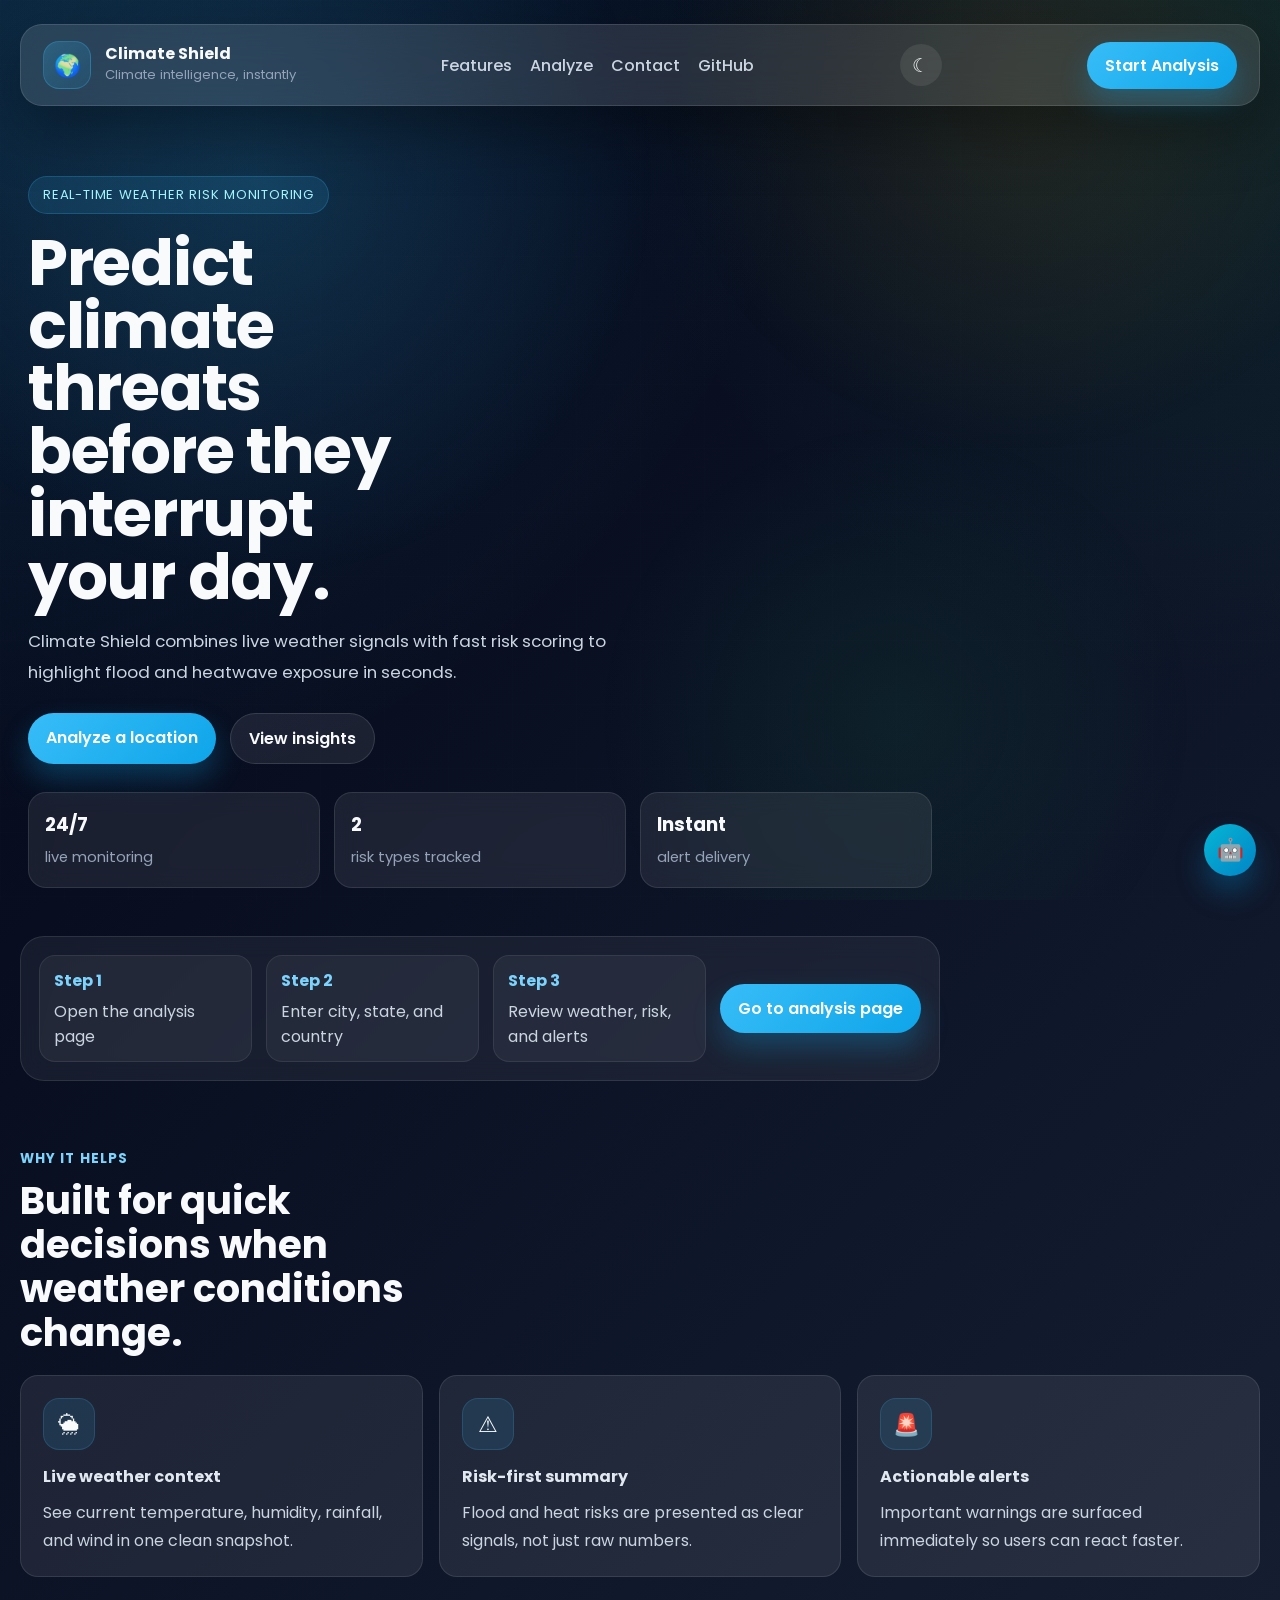
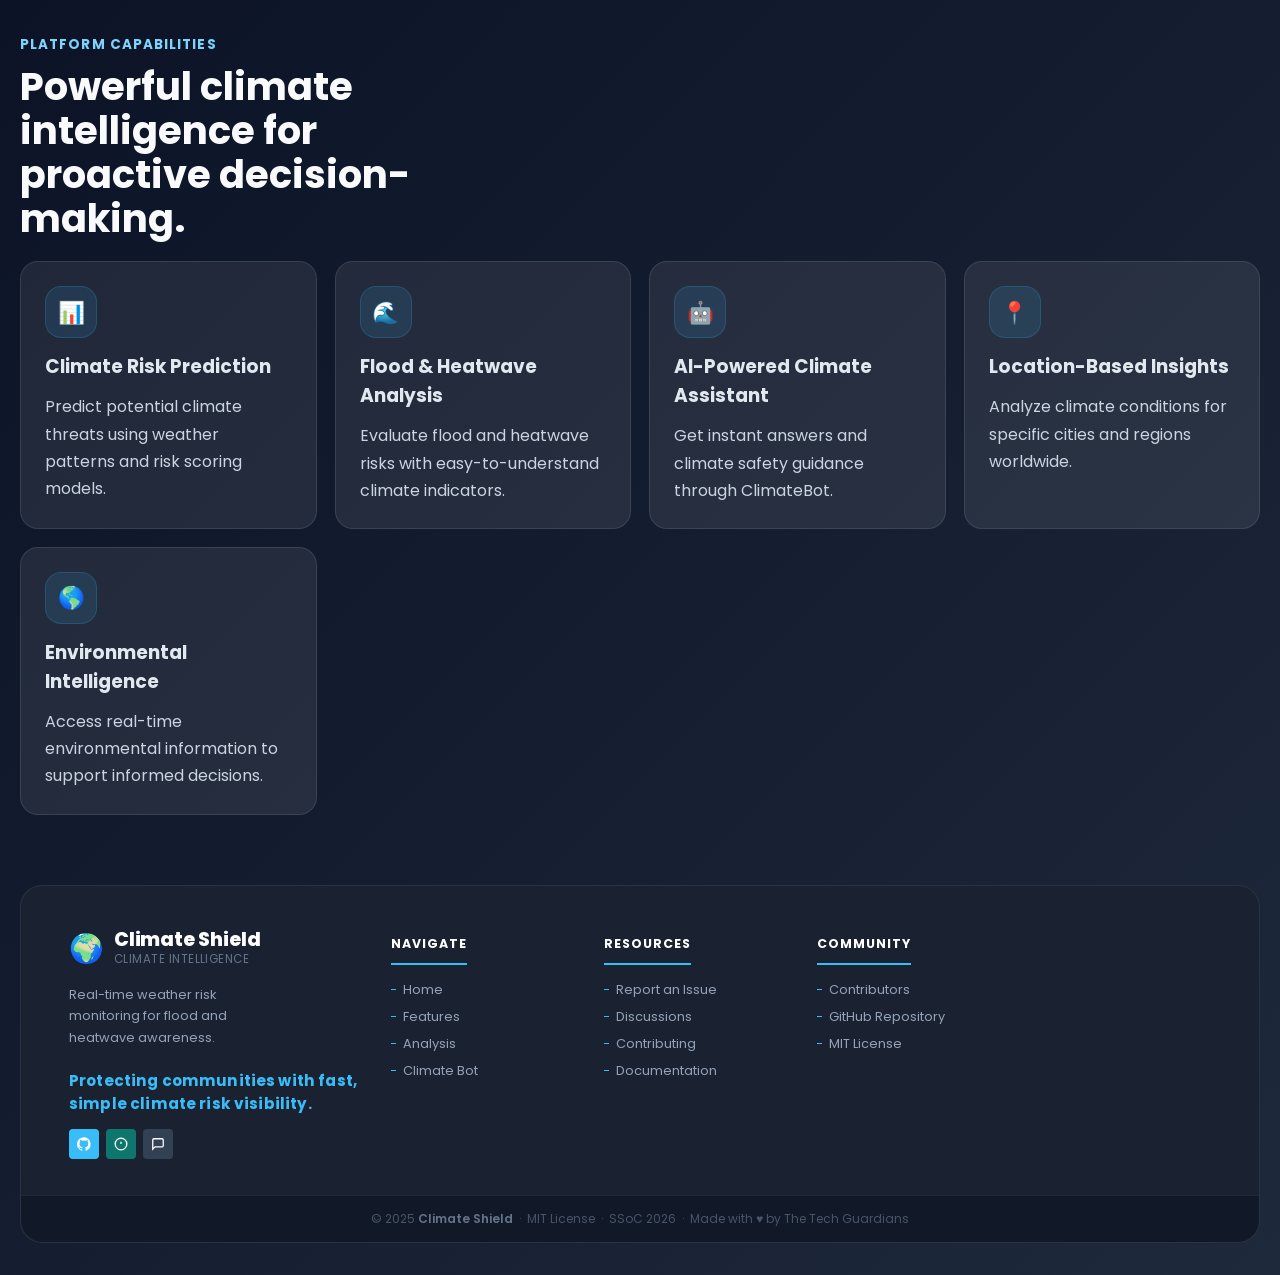
==== commit f4181f26: "Merge branch 'main' into main" ====
--- a/Frontend/index.html
+++ b/Frontend/index.html
@@ -19,7 +19,6 @@
       href="https://fonts.googleapis.com/css2?family=Poppins:wght@300;400;500;600;700&display=swap"
       rel="stylesheet"
     />
-    <script src="theme.js"></script>
   </head>
 
   <body>
@@ -27,6 +26,7 @@
 
     <div class="page-shell">
       <nav class="navbar">
+        <div class="brand-marks">
         <a class="brand" href="#home">
           <span class="brand-mark">🌍</span>
           <span>
@@ -34,7 +34,7 @@
             <small>Climate intelligence, instantly</small>
           </span>
         </a>
-
+        </div>
         <div class="nav-links">
           <a href="#features">Features</a>
           <a href="Analysis/analysis.html">Analyze</a>
@@ -45,12 +45,12 @@
             >GitHub</a
           >
         </div>
-        <a class="nav-cta" href="Analysis/analysis.html">Start Analysis</a>
-        <button id="theme-toggle" aria-label="Toggle light/dark mode">
-          <span id="theme-icon">☀️</span>
-        </button>
+          <div id="theme-button">
+        <button id="theme-toggle" class="theme-toggle">☾</button> </div>
+        <div id="analysis-button">
+        <a class="nav-cta" href="Analysis/analysis.html">Start Analysis</a> </div>
       </nav>
-
+        
       <main id="home" class="container">
         <section class="hero">
           <div class="hero-copy">
@@ -202,49 +202,132 @@
         </section>
       </main>
 
-      <footer id="contact" class="footer">
-        <div>
-          <strong>Climate Shield</strong>
-          <p>
-            Protecting communities with fast, simple climate risk visibility.
+      <footer id="contact" style="
+        display: block !important;
+        background: #1a2232 !important;
+        padding: 0 !important;
+        margin-top: 30px;
+        border-radius: 22px;
+        border: 1px solid rgba(255,255,255,0.07);
+      ">
+
+        <!-- main footer content -->
+        <div style="padding: 44px 48px 36px; display: grid; grid-template-columns: 1.6fr 1fr 1fr 1fr 1fr; gap: 32px; align-items: start;">
+
+          <!-- col 1: brand -->
+          <div>
+            <div style="display:flex; align-items:center; gap:10px; margin-bottom:16px;">
+              <span style="font-size:28px; line-height:1;">🌍</span>
+              <div>
+                <div style="font-size:1.2rem; font-weight:800; color:#ffffff; letter-spacing:-0.01em; line-height:1;">Climate Shield</div>
+                <div style="font-size:0.72rem; color:#64748b; letter-spacing:0.04em; margin-top:2px; text-transform:uppercase;">Climate Intelligence</div>
+              </div>
+            </div>
+            <p style="font-size:0.8rem; color:#94a3b8; line-height:1.7; margin-bottom:20px; max-width:200px;">
+              Real-time weather risk monitoring for flood and heatwave awareness.
+            </p>
+            <!-- phone-style contact -->
+            <div style="font-size:0.95rem; font-weight:700; color:#38bdf8; margin-bottom:14px; letter-spacing:0.01em;">
+              Protecting communities with fast, simple climate risk visibility.
+            </div>
+            <!-- social icons row -->
+            <div style="display:flex; gap:7px;">
+              <a href="https://github.com/thetechguardians/Climate-Shield" target="_blank" rel="noopener"
+                 style="width:30px;height:30px;border-radius:4px;background:#38bdf8;display:flex;align-items:center;justify-content:center;text-decoration:none;"
+                 onmouseover="this.style.background='#0ea5e9'" onmouseout="this.style.background='#38bdf8'">
+                <svg width="14" height="14" fill="white" viewBox="0 0 24 24"><path d="M12 .3a12 12 0 0 0-3.8 23.4c.6.1.8-.3.8-.6v-2c-3.3.7-4-1.6-4-1.6-.6-1.4-1.4-1.8-1.4-1.8-1-.7.1-.7.1-.7 1.2.1 1.8 1.2 1.8 1.2 1 1.8 2.8 1.3 3.5 1 .1-.8.4-1.3.7-1.6-2.7-.3-5.5-1.3-5.5-5.9 0-1.3.5-2.4 1.2-3.2 0-.4-.5-1.6.2-3.2 0 0 1-.3 3.3 1.2a11.5 11.5 0 0 1 6 0C17 4.7 18 5 18 5c.7 1.6.2 2.8.1 3.2.8.8 1.2 1.9 1.2 3.2 0 4.6-2.8 5.6-5.5 5.9.5.4.9 1.2.9 2.3v3.3c0 .3.2.7.8.6A12 12 0 0 0 12 .3"/></svg>
+              </a>
+              <a href="https://github.com/thetechguardians/Climate-Shield/issues" target="_blank" rel="noopener"
+                 style="width:30px;height:30px;border-radius:4px;background:#0f766e;display:flex;align-items:center;justify-content:center;text-decoration:none;"
+                 onmouseover="this.style.background='#0d9488'" onmouseout="this.style.background='#0f766e'">
+                <svg width="14" height="14" fill="none" stroke="white" stroke-width="2.2" viewBox="0 0 24 24"><circle cx="12" cy="12" r="10"/><line x1="12" y1="8" x2="12" y2="12"/><line x1="12" y1="16" x2="12.01" y2="16"/></svg>
+              </a>
+              <a href="https://github.com/thetechguardians/Climate-Shield/discussions" target="_blank" rel="noopener"
+                 style="width:30px;height:30px;border-radius:4px;background:#334155;display:flex;align-items:center;justify-content:center;text-decoration:none;"
+                 onmouseover="this.style.background='#475569'" onmouseout="this.style.background='#334155'">
+                <svg width="14" height="14" fill="none" stroke="white" stroke-width="2.2" viewBox="0 0 24 24"><path d="M21 15a2 2 0 0 1-2 2H7l-4 4V5a2 2 0 0 1 2-2h14a2 2 0 0 1 2 2z"/></svg>
+              </a>
+            </div>
+          </div>
+
+          <!-- col 2: navigate -->
+          <div>
+            <p style="font-size:0.78rem;font-weight:700;color:#ffffff;text-transform:uppercase;letter-spacing:0.08em;margin-bottom:16px;padding-bottom:10px;border-bottom:2px solid #38bdf8;display:inline-block;">Navigate</p>
+            <div style="display:flex;flex-direction:column;gap:9px;">
+              <a href="#home"                  style="font-size:0.8rem;color:#94a3b8;text-decoration:none;display:flex;align-items:center;gap:7px;transition:color 0.2s;" onmouseover="this.style.color='#38bdf8'" onmouseout="this.style.color='#94a3b8'"><span style="width:5px;height:1.5px;background:#38bdf8;display:inline-block;flex-shrink:0;"></span>Home</a>
+              <a href="#features"              style="font-size:0.8rem;color:#94a3b8;text-decoration:none;display:flex;align-items:center;gap:7px;" onmouseover="this.style.color='#38bdf8'" onmouseout="this.style.color='#94a3b8'"><span style="width:5px;height:1.5px;background:#38bdf8;display:inline-block;flex-shrink:0;"></span>Features</a>
+              <a href="Analysis/analysis.html" style="font-size:0.8rem;color:#94a3b8;text-decoration:none;display:flex;align-items:center;gap:7px;" onmouseover="this.style.color='#38bdf8'" onmouseout="this.style.color='#94a3b8'"><span style="width:5px;height:1.5px;background:#38bdf8;display:inline-block;flex-shrink:0;"></span>Analysis</a>
+              <a href="#chatbot-panel"         style="font-size:0.8rem;color:#94a3b8;text-decoration:none;display:flex;align-items:center;gap:7px;" onmouseover="this.style.color='#38bdf8'" onmouseout="this.style.color='#94a3b8'"><span style="width:5px;height:1.5px;background:#38bdf8;display:inline-block;flex-shrink:0;"></span>Climate Bot</a>
+            </div>
+          </div>
+
+          <!-- col 3: resources -->
+          <div>
+            <p style="font-size:0.78rem;font-weight:700;color:#ffffff;text-transform:uppercase;letter-spacing:0.08em;margin-bottom:16px;padding-bottom:10px;border-bottom:2px solid #38bdf8;display:inline-block;">Resources</p>
+            <div style="display:flex;flex-direction:column;gap:9px;">
+
+              <a href="https://github.com/thetechguardians/Climate-Shield/issues" target="_blank" rel="noopener"
+                 style="font-size:0.8rem;color:#94a3b8;text-decoration:none;display:flex;align-items:center;gap:7px;" onmouseover="this.style.color='#38bdf8'" onmouseout="this.style.color='#94a3b8'"><span style="width:5px;height:1.5px;background:#38bdf8;display:inline-block;flex-shrink:0;"></span>Report an Issue</a>
+              <a href="https://github.com/thetechguardians/Climate-Shield/discussions" target="_blank" rel="noopener"
+                 style="font-size:0.8rem;color:#94a3b8;text-decoration:none;display:flex;align-items:center;gap:7px;" onmouseover="this.style.color='#38bdf8'" onmouseout="this.style.color='#94a3b8'"><span style="width:5px;height:1.5px;background:#38bdf8;display:inline-block;flex-shrink:0;"></span>Discussions</a>
+              <a href="https://github.com/thetechguardians/Climate-Shield/blob/main/CONTRIBUTING.md" target="_blank" rel="noopener"
+                 style="font-size:0.8rem;color:#94a3b8;text-decoration:none;display:flex;align-items:center;gap:7px;" onmouseover="this.style.color='#38bdf8'" onmouseout="this.style.color='#94a3b8'"><span style="width:5px;height:1.5px;background:#38bdf8;display:inline-block;flex-shrink:0;"></span>Contributing</a>
+              <a href="https://github.com/thetechguardians/Climate-Shield/blob/main/README.md" target="_blank" rel="noopener"
+                 style="font-size:0.8rem;color:#94a3b8;text-decoration:none;display:flex;align-items:center;gap:7px;" onmouseover="this.style.color='#38bdf8'" onmouseout="this.style.color='#94a3b8'"><span style="width:5px;height:1.5px;background:#38bdf8;display:inline-block;flex-shrink:0;"></span>Documentation</a>
+            </div>
+          </div>
+
+          
+
+          <!-- col 4: Community -->
+          <div>
+            <p style="font-size:0.78rem;font-weight:700;color:#ffffff;text-transform:uppercase;letter-spacing:0.08em;margin-bottom:16px;padding-bottom:10px;border-bottom:2px solid #38bdf8;display:inline-block;">Community</p>
+            <div style="display:flex;flex-direction:column;gap:9px;">
+             
+              <a href="https://github.com/thetechguardians/Climate-Shield/graphs/contributors" style="font-size:0.8rem;color:#94a3b8;text-decoration:none;display:flex;align-items:center;gap:7px;" onmouseover="this.style.color='#38bdf8'" onmouseout="this.style.color='#94a3b8'"><span style="width:5px;height:1.5px;background:#38bdf8;display:inline-block;flex-shrink:0;"></span>Contributors</a>
+                            <a href="https://github.com/thetechguardians/Climate-Shield" target="_blank" rel="noopener"
+                 style="font-size:0.8rem;color:#94a3b8;text-decoration:none;display:flex;align-items:center;gap:7px;" onmouseover="this.style.color='#38bdf8'" onmouseout="this.style.color='#94a3b8'"><span style="width:5px;height:1.5px;background:#38bdf8;display:inline-block;flex-shrink:0;"></span>GitHub Repository</a>
+              <a href="https://github.com/thetechguardians/Climate-Shield/blob/main/LICENSE" target="_blank" rel="noopener"
+                 style="font-size:0.8rem;color:#94a3b8;text-decoration:none;display:flex;align-items:center;gap:7px;" onmouseover="this.style.color='#38bdf8'" onmouseout="this.style.color='#94a3b8'"><span style="width:5px;height:1.5px;background:#38bdf8;display:inline-block;flex-shrink:0;"></span>MIT License</a>
+            </div>
+          </div>
+
+        </div><!-- /main grid -->
+
+        <!-- copyright bar — darker strip like IQMS -->
+        <div style="background:#111827; border-top:1px solid rgba(255,255,255,0.06); padding:14px 48px; display:flex; align-items:center; justify-content:center; border-radius:0 0 22px 22px;">
+          <p style="font-size:0.75rem; color:#475569; margin:0; text-align:center;">
+            &copy; 2025 <strong style="color:#64748b; font-weight:600;">Climate Shield</strong>
+            &nbsp;&middot;&nbsp; MIT License
+            &nbsp;&middot;&nbsp; SSoC 2026
+            &nbsp;&middot;&nbsp; Made with &#9829; by The Tech Guardians
           </p>
         </div>
 
-        <div class="footer-links">
-          <a href="#home">Home</a>
-          <a href="#features">Features</a>
-          <a href="Analysis/analysis.html">Analysis</a>
-        </div>
-        <div class="contact-section">
-          <strong>Contact & Support</strong>
-
-          <div class="contact-links">
-            <a
-              href="https://github.com/thetechguardians/Climate-Shield"
-              target="_blank"
-            >
-              GitHub Repository
-            </a>
-
-            <a
-              href="https://github.com/thetechguardians/Climate-Shield/issues"
-              target="_blank"
-            >
-              Report an Issue
-            </a>
-
-            <a
-              href="https://github.com/thetechguardians/Climate-Shield/discussions"
-              target="_blank"
-            >
-              GitHub Discussions
-            </a>
-          </div>
-        </div>
-
-        <p class="footer-note">
-          Designed for rapid weather risk screening and emergency awareness.
-        </p>
+        <!-- responsive styles -->
+        <style>
+          @media (max-width: 1024px) {
+            #contact > div:first-of-type {
+              grid-template-columns: 1fr 1fr 1fr !important;
+            }
+          }
+          @media (max-width: 700px) {
+            #contact > div:first-of-type {
+              grid-template-columns: 1fr 1fr !important;
+              padding: 32px 24px 28px !important;
+            }
+            #contact > div:last-of-type {
+              padding-left: 24px !important;
+              padding-right: 24px !important;
+            }
+          }
+          @media (max-width: 480px) {
+            #contact > div:first-of-type {
+              grid-template-columns: 1fr !important;
+            }
+          }
+        </style>
+
       </footer>
 
       <button
@@ -301,9 +384,7 @@
       </section>
     </div>
 
-    <button id="scrollTopBtn" class="scroll-top-btn" title="Back to Top">↑</button>
-
     <script src="script.js"></script>
     <script src="chatbot.js"></script>
-  </body>
+</body>
 </html>
--- a/Frontend/style.css
+++ b/Frontend/style.css
@@ -6,18 +6,6 @@
 }
 
 :root {
-  --bg-primary:    #0f1117;
-  --bg-secondary:  #161b27;
-  --bg-card:       #1a1f2e;
-  --text-primary:  #ffffff;
-  --text-muted:    #8892a4;
-  --text-heading:  #e2e8f0;
-  --border-color:  rgba(255, 255, 255, 0.1);
-  --border-strong: rgba(255, 255, 255, 0.2);
-  --shadow-color:  rgba(0, 0, 0, 0.4);
-  --input-bg:      #1a1f2e;
-  --btn-bg:        rgba(255, 255, 255, 0.07);
-  --btn-hover:     rgba(255, 255, 255, 0.12);
   --bg-0: #020617;
   --bg-1: #0f172a;
   --bg-2: #1e293b;
@@ -34,28 +22,19 @@
   --shadow: 0 24px 60px rgba(0, 0, 0, 0.35);
 }
 
-[data-theme="light"] {
-  --bg-primary:    #f4f6fa;
-  --bg-secondary:  #eaecf2;
-  --bg-card:       #ffffff;
-  --text-primary:  #0f1117;
-  --text-muted:    #5a6475;
-  --text-heading:  #1a202c;
-  --border-color:  rgba(0, 0, 0, 0.1);
-  --border-strong: rgba(0, 0, 0, 0.2);
-  --shadow-color:  rgba(0, 0, 0, 0.1);
-  --input-bg:      #ffffff;
-  --btn-bg:        rgba(0, 0, 0, 0.04);
-  --btn-hover:     rgba(0, 0, 0, 0.08);
-  --bg-0:          #f8fafc;
-  --bg-1:          #edf2f7;
-  --bg-2:          #dbeafe;
-  --panel:         rgba(255, 255, 255, 0.85);
-  --panel-strong:  rgba(255, 255, 255, 0.95);
-  --text:          #0f172a;
-  --muted:         #334155;
-  --muted-2:       #64748b;
-  --shadow:        0 10px 30px rgba(0, 0, 0, 0.08);
+body.light-mode {
+  --bg-0: #f8fafc;
+  --bg-1: #edf2f7;
+  --bg-2: #dbeafe;
+
+  --panel: rgba(255, 255, 255, 0.75);
+  --panel-strong: rgba(255, 255, 255, 0.9);
+
+  --text: #0f172a;
+  --muted: #334155;
+  --muted-2: #64748b;
+
+  --shadow: 0 10px 30px rgba(0, 0, 0, 0.08);
 }
 
 .theme-toggle {
@@ -89,9 +68,8 @@
       transparent 26%),
     radial-gradient(circle at top right,
       rgba(34, 197, 94, 0.1),
-      transparent 22%
-    ),
-    linear-gradient(135deg, var(--bg-primary), var(--bg-secondary), var(--bg-card));
+      transparent 22%),
+    linear-gradient(135deg, var(--bg-0), var(--bg-1), var(--bg-2));
   overflow-x: hidden;
 }
 
@@ -135,17 +113,19 @@
   justify-content: space-between;
   gap: 20px;
   padding: 16px 22px;
-  border: 1px solid var(--border-strong);
+  flex-wrap: wrap;
+  border: 1px solid rgba(255, 255, 255, 0.12);
   border-radius: 22px;
   background: var(--panel-strong);
   backdrop-filter: blur(18px);
   box-shadow: var(--shadow);
   margin-bottom: 28px;
 }
-[data-theme="light"] .navbar {
-  background: rgba(255, 255, 255, 0.92);
+
+body.light-mode .navbar {
+  background: rgba(255, 255, 255, 0.35);
   backdrop-filter: blur(20px);
-  border: 1px solid rgba(0, 0, 0, 0.08);
+  border: 1px solid rgba(255, 255, 255, 0.4);
 }
 
 .brand {
@@ -203,8 +183,9 @@
 }
 
 .nav-links a:hover,
-.footer-links a:hover {
-  color: var(--text-primary);
+.footer-links a:hover,
+.contact-links a:hover {
+  color: white;
   transform: translateY(-1px);
 }
 
@@ -231,8 +212,8 @@
 
 .secondary-action {
   color: var(--text);
-  background: var(--btn-bg);
-  border: 1px solid var(--border-strong);
+  background: rgba(255, 255, 255, 0.08);
+  border: 1px solid rgba(255, 255, 255, 0.12);
 }
 
 .nav-cta:hover,
@@ -275,7 +256,7 @@
 .hero-copy h1 {
   font-size: clamp(2.6rem, 5vw, 5rem);
   line-height: 0.98;
-  letter-spacing: -0.04em;
+  letter-spacing: -0.02em;
   max-width: 10.5ch;
 }
 
@@ -305,7 +286,7 @@
   padding: 18px 16px;
   border-radius: 18px;
   background: var(--panel);
-  border: 1px solid var(--border-color);
+  border: 1px solid rgba(255, 255, 255, 0.1);
   backdrop-filter: blur(12px);
 }
 
@@ -326,8 +307,8 @@
   gap: 14px;
   padding: 18px;
   border-radius: 24px;
-  background: var(--btn-bg);
-  border: 1px solid var(--border-color);
+  background: rgba(255, 255, 255, 0.06);
+  border: 1px solid rgba(255, 255, 255, 0.1);
   backdrop-filter: blur(12px);
   align-items: center;
 }
@@ -335,8 +316,8 @@
 .hero-strip-item {
   padding: 12px 14px;
   border-radius: 16px;
-  background: var(--btn-bg);
-  border: 1px solid var(--border-color);
+  background: rgba(255, 255, 255, 0.05);
+  border: 1px solid rgba(255, 255, 255, 0.08);
 }
 
 .hero-strip-item strong {
@@ -356,140 +337,74 @@
   align-items: center;
 }
 
-.glass-card {
-  background: var(--btn-bg);
-  border: 1px solid var(--border-strong);
-  border-radius: 28px;
-  backdrop-filter: blur(20px);
-  padding: 34px;
-  box-shadow: var(--shadow);
-}
-
-.header {
-  text-align: center;
-  margin-bottom: 28px;
-}
-
-.logo {
-  width: 72px;
-  height: 72px;
-  display: grid;
-  place-items: center;
-  margin: 0 auto 14px;
-  border-radius: 22px;
-  background: linear-gradient(135deg,
-      rgba(56, 189, 248, 0.2),
-      rgba(14, 165, 233, 0.06));
-  border: 1px solid rgba(56, 189, 248, 0.22);
-  font-size: 2rem;
-}
-
-.header h2 {
-  font-size: clamp(1.8rem, 3vw, 2.5rem);
-  margin-bottom: 10px;
-}
-
-.header p {
+.feature-section {
+  padding: 34px 0 18px;
+}
+
+.capabilities-section {
+  padding: 40px 0;
+}
+
+.capability-grid {
+  display: grid;
+  grid-template-columns: repeat(auto-fit, minmax(240px, 1fr));
+  gap: 18px;
+}
+
+.capability-card {
+  background: rgba(255, 255, 255, 0.08);
+  border: 1px solid rgba(255, 255, 255, 0.1);
+  border-radius: 18px;
+  padding: 24px;
+  transition: all 0.3s ease;
+}
+
+.capability-card:hover {
+  transform: translateY(-5px);
+  background: rgba(255, 255, 255, 0.12);
+}
+
+.capability-card h3 {
+  margin-bottom: 12px;
+  color: #e2e8f0;
+}
+
+.capability-card p {
   color: var(--muted);
   line-height: 1.7;
 }
 
-.input-container {
-  display: grid;
-  grid-template-columns: repeat(auto-fit, minmax(180px, 1fr));
+.section-heading {
+  display: flex;
+  flex-direction: column;
+  gap: 10px;
+  margin-bottom: 20px;
+}
+
+.section-heading span {
+  color: #7dd3fc;
+  font-weight: 700;
+  text-transform: uppercase;
+  letter-spacing: 0.08em;
+  font-size: 0.84rem;
+}
+
+.section-heading h2 {
+  font-size: clamp(1.5rem, 3vw, 2.4rem);
+  max-width: 18ch;
+  line-height: 1.15;
+}
+
+.feature-grid {
+  display: grid;
+  grid-template-columns: repeat(auto-fit, minmax(220px, 1fr));
   gap: 16px;
-  margin-bottom: 22px;
-}
-
-.input-group label {
-  display: block;
-  margin-bottom: 8px;
-  font-weight: 500;
-  color: var(--muted);
-}
-
-.input-group input {
-  width: 100%;
-  padding: 15px 16px;
-  border: 1px solid var(--border-color);
-  border-radius: 14px;
-  background: var(--input-bg);
-  color: var(--text-primary);
-  font-size: 15px;
-  outline: none;
-  transition:
-    border-color 0.2s ease,
-    box-shadow 0.2s ease,
-    transform 0.2s ease;
-}
-
-.input-group input::placeholder {
-  color: var(--text-muted);
-}
-
-.input-group input:focus {
-  border-color: rgba(56, 189, 248, 0.65);
-  box-shadow: 0 0 0 4px rgba(56, 189, 248, 0.14);
-  transform: translateY(-1px);
-}
-
-button {
-  width: 100%;
-  padding: 16px 18px;
-  border: none;
-  border-radius: 16px;
-  background: linear-gradient(135deg, var(--accent), var(--accent-2));
-  color: white;
-  font-size: 1rem;
-  font-weight: 700;
-  cursor: pointer;
-  transition:
-    transform 0.2s ease,
-    box-shadow 0.2s ease,
-    filter 0.2s ease;
-}
-
-button:hover {
-  transform: translateY(-2px);
-  box-shadow: 0 14px 28px rgba(14, 165, 233, 0.28);
-  filter: brightness(1.03);
-}
-
-.loading {
-  margin-top: 18px;
-  text-align: center;
-  color: #facc15;
-  font-weight: 600;
-}
-
-.weather-card {
-  margin-top: 30px;
-}
-
-.section-title {
-  margin-bottom: 18px;
-  font-size: 1.1rem;
-  font-weight: 700;
-  color: #7dd3fc;
-}
-
-.weather-grid,
-.risk-grid,
-.feature-grid {
-  display: grid;
-  gap: 16px;
-}
-
-.weather-grid {
-  grid-template-columns: repeat(auto-fit, minmax(160px, 1fr));
-  margin-bottom: 22px;
-}
-
-.weather-box,
-.risk-card,
+}
+
 .feature-card {
-  background: var(--btn-bg);
-  border: 1px solid var(--border-color);
+  min-height: 190px;
+  background: rgba(255, 255, 255, 0.08);
+  border: 1px solid rgba(255, 255, 255, 0.1);
   border-radius: 18px;
   padding: 22px;
   transition:
@@ -498,157 +413,10 @@
     border-color 0.2s ease;
 }
 
-.weather-box:hover,
-.risk-card:hover,
 .feature-card:hover {
   transform: translateY(-3px);
-  background: var(--btn-hover);
-  border-color: var(--border-strong);
-}
-
-.weather-box {
-  text-align: center;
-}
-
-.weather-box h3,
-.risk-card h3,
-.feature-card h3 {
-  margin-bottom: 10px;
-  color: var(--text-heading);
-  font-size: 1rem;
-}
-
-.weather-box p {
-  font-size: 1.55rem;
-  font-weight: 700;
-}
-
-.location-box {
-  background: rgba(56, 189, 248, 0.12);
-  padding: 20px 22px;
-  border-radius: 18px;
-  margin-bottom: 22px;
-  border: 1px solid rgba(56, 189, 248, 0.15);
-}
-
-.location-box h3 {
-  margin-bottom: 10px;
-}
-
-.location-box p {
-  color: var(--text-heading);
-  line-height: 1.6;
-}
-
-.risk-grid {
-  grid-template-columns: repeat(auto-fit, minmax(200px, 1fr));
-  margin-bottom: 22px;
-}
-
-.risk-card {
-  text-align: center;
-}
-
-.risk-card p {
-  font-size: 1.8rem;
-  font-weight: 800;
-}
-
-.flood {
-  background: rgba(239, 68, 68, 0.13);
-  border-color: rgba(239, 68, 68, 0.32);
-}
-
-.heat {
-  background: rgba(245, 158, 11, 0.13);
-  border-color: rgba(245, 158, 11, 0.32);
-}
-
-.alert-box {
-  padding: 20px;
-  border-radius: 18px;
-  line-height: 1.7;
-  font-weight: 600;
-  font-size: 0.98rem;
-  animation: fadeIn 0.35s ease;
-}
-
-.alert-danger {
-  background: rgba(239, 68, 68, 0.16);
-  border: 1px solid rgba(239, 68, 68, 0.42);
-  color: #fecaca;
-}
-
-.alert-warning {
-  background: rgba(34, 197, 94, 0.14);
-  border: 1px solid rgba(34, 197, 94, 0.35);
-  color: #bbf7d0;
-}
-
-.feature-section {
-  padding: 34px 0 18px;
-}
-
-.capabilities-section {
-  padding: 40px 0;
-}
-
-.capability-grid {
-  display: grid;
-  grid-template-columns: repeat(auto-fit, minmax(240px, 1fr));
-  gap: 18px;
-}
-
-.capability-card {
-  background: var(--btn-bg);
-  border: 1px solid var(--border-color);
-  border-radius: 18px;
-  padding: 24px;
-  transition: all 0.3s ease;
-}
-
-.capability-card:hover {
-  transform: translateY(-5px);
-  background: var(--btn-hover);
-}
-
-.capability-card h3 {
-  margin-bottom: 12px;
-  color: var(--text-heading);
-}
-
-.capability-card p {
-  color: var(--muted);
-  line-height: 1.7;
-}
-
-.section-heading {
-  display: flex;
-  flex-direction: column;
-  gap: 10px;
-  margin-bottom: 20px;
-}
-
-.section-heading span {
-  color: #7dd3fc;
-  font-weight: 700;
-  text-transform: uppercase;
-  letter-spacing: 0.08em;
-  font-size: 0.84rem;
-}
-
-.section-heading h2 {
-  font-size: clamp(1.5rem, 3vw, 2.4rem);
-  max-width: 18ch;
-  line-height: 1.15;
-}
-
-.feature-grid {
-  grid-template-columns: repeat(auto-fit, minmax(220px, 1fr));
-}
-
-.feature-card {
-  min-height: 190px;
+  background: rgba(255, 255, 255, 0.12);
+  border-color: rgba(255, 255, 255, 0.14);
 }
 
 .feature-icon {
@@ -663,6 +431,12 @@
   margin-bottom: 14px;
 }
 
+.feature-card h3 {
+  margin-bottom: 10px;
+  color: #e2e8f0;
+  font-size: 1rem;
+}
+
 .feature-card p {
   color: var(--muted);
   line-height: 1.7;
@@ -670,16 +444,15 @@
 
 .footer {
   margin-top: 30px;
-  padding: 22px 24px;
   border-radius: 22px;
-  border: 1px solid var(--border-color);
+  border: 1px solid rgba(255, 255, 255, 0.1);
   background: var(--panel-strong);
   color: var(--text);
   backdrop-filter: blur(18px);
   display: grid;
-  grid-template-columns: minmax(0, 1.2fr) auto;
+  grid-template-columns: minmax(0, 1fr) auto;
   gap: 16px 24px;
-  align-items: center;
+  align-items: start;
   box-shadow: var(--shadow);
 }
 
@@ -700,55 +473,35 @@
   gap: 16px;
   flex-wrap: wrap;
   justify-content: flex-end;
+  grid-column: 2;
+  grid-row: 1;
+}
+
+.contact-section {
+  display: flex;
+  flex-direction: column;
+  gap: 10px;
+  grid-column: 1;
+  grid-row: 2;
+}
+
+.contact-links {
+  display: flex;
+  flex-direction: column;
+  gap: 8px;
+}
+
+.contact-links a {
+  color: #dbeafe;
+  text-decoration: none;
+  transition:
+    color 0.2s ease,
+    transform 0.2s ease;
 }
 
 .footer-note {
   grid-column: 1 / -1;
   font-size: 0.92rem;
-}
-
-.footer-col strong {
-  display: block;
-  font-size: 1rem;
-  font-weight: 700;
-  margin-bottom: 0.5rem;
-  color: var(--text);
-}
-
-.footer-col p {
-  font-size: 0.8rem;
-  color: var(--muted);
-  line-height: 1.6;
-  max-width: 350px;
-}
-
-.footer-nav-links {
-  display: flex;
-  gap: 1.8rem;
-  align-items: center;
-  flex-wrap: wrap;
-}
-
-.footer-nav-links a {
-  text-decoration: none;
-  font-size: 0.85rem;
-  font-weight: 500;
-  color: var(--muted);
-  transition: color 0.2s;
-}
-
-.footer-nav-links a:hover {
-  color: var(--text);
-}
-
-.footer-legal {
-  width: 100%;
-  text-align: center;
-  font-size: 0.7rem;
-  color: var(--muted);
-  padding-top: 1rem;
-  border-top: 1px solid rgba(71, 85, 105, 0.3);
-  margin-top: 0.5rem;
 }
 
 .chatbot-toggle {
@@ -771,18 +524,26 @@
   background: linear-gradient(135deg, #06b6d4, #0284c7);
   box-shadow: 0 16px 28px rgba(2, 132, 199, 0.34);
   cursor: pointer;
+  transition:
+    transform 0.2s ease,
+    box-shadow 0.2s ease;
+}
+
+.chatbot-toggle:hover {
+  transform: translateY(-2px);
+  box-shadow: 0 18px 32px rgba(2, 132, 199, 0.42);
 }
 
 .chatbot-panel {
   position: fixed;
   right: 24px;
   bottom: 84px;
-  width: min(360px, calc(100vw - 24px));
+  width: min(380px, calc(100vw - 24px));
   border-radius: 20px;
-  border: 1px solid var(--border-strong);
-  background: var(--bg-primary);
+  border: 1px solid rgba(255, 255, 255, 0.14);
+  background: rgba(2, 6, 23, 0.92);
   backdrop-filter: blur(16px);
-  box-shadow: 0 24px 46px var(--shadow-color);
+  box-shadow: 0 24px 46px rgba(0, 0, 0, 0.48);
   z-index: 39;
   padding: 14px;
 }
@@ -807,10 +568,11 @@
   width: auto;
   padding: 4px 10px;
   border-radius: 10px;
-  border: 1px solid var(--border-strong);
-  background: var(--btn-bg);
-  color: var(--text-primary);
+  border: 1px solid rgba(255, 255, 255, 0.18);
+  background: rgba(255, 255, 255, 0.08);
+  color: white;
   font-size: 0.9rem;
+  cursor: pointer;
 }
 
 .chatbot-messages {
@@ -827,6 +589,7 @@
   padding: 10px 12px;
   line-height: 1.55;
   font-size: 0.92rem;
+  max-width: 88%;
 }
 
 .bot-message {
@@ -843,6 +606,22 @@
   justify-self: end;
 }
 
+#chatbot-suggestions {
+  display: flex;
+  flex-wrap: wrap;
+  gap: 6px;
+  margin-bottom: 10px;
+  padding: 4px 2px;
+}
+
+#chatbot-suggestions button {
+  width: auto;
+  border-radius: 999px;
+  padding: 6px 10px;
+  font-size: 0.74rem;
+  font-weight: 600;
+}
+
 .chatbot-form {
   display: grid;
   grid-template-columns: 1fr auto;
@@ -853,9 +632,9 @@
   width: 100%;
   padding: 10px 12px;
   border-radius: 12px;
-  border: 1px solid var(--border-strong);
-  background: var(--btn-bg);
-  color: var(--text-primary);
+  border: 1px solid rgba(255, 255, 255, 0.14);
+  background: rgba(255, 255, 255, 0.08);
+  color: white;
   outline: none;
 }
 
@@ -872,6 +651,14 @@
   font-size: 0.84rem;
 }
 
+.feature-box {
+  margin: 20px;
+  padding: 15px;
+  border-radius: 12px;
+  background: rgba(255, 255, 255, 0.08);
+  color: white;
+}
+
 .hidden {
   display: none;
 }
@@ -895,10 +682,27 @@
     grid-template-columns: 1fr;
     justify-items: start;
   }
-
+.navbar{
+    display:flex;
+    flex-direction: row;
+    align-items: center;
+    align-content: center;
+    justify-content: center;
+  }
+  .hero-actions
+  {
+    display: flex;
+    justify-content:space-around;
+  }
   .nav-links,
   .footer-links {
     justify-content: flex-start;
+  }
+
+  .footer-links,
+  .contact-section {
+    grid-column: 1;
+    grid-row: auto;
   }
 
   .hero {
@@ -921,12 +725,22 @@
   }
 
   .navbar,
-  .glass-card,
   .footer {
     padding: 18px;
     border-radius: 20px;
   }
-
+  .navbar{
+    display:flex;
+    flex-direction: row;
+    align-items: center;
+    align-content: center;
+    justify-content: center;
+  }
+  .hero-actions
+  {
+    display: flex;
+    justify-content:space-around;
+  }
   .nav-links {
     gap: 12px;
   }
@@ -940,19 +754,15 @@
   }
 
   .hero-stats {
-    grid-template-columns: 1fr;
+    display:flex;
+    flex-direction: row;
+    width:100%;
   }
 
   .hero-strip {
     padding: 14px;
   }
 
-  .input-container {
-    grid-template-columns: 1fr;
-  }
-
-  .weather-grid,
-  .risk-grid,
   .feature-grid {
     grid-template-columns: 1fr;
   }
@@ -979,172 +789,3 @@
     grid-template-columns: 1fr;
   }
 }
-
-.contact-section {
-  display: flex;
-  flex-direction: column;
-  gap: 10px;
-}
-
-.contact-links {
-  display: flex;
-  flex-direction: column;
-  gap: 8px;
-}
-
-.contact-links a {
-  color: #dbeafe;
-  text-decoration: none;
-  transition: opacity 0.3s ease;
-}
-
-.contact-links a:hover {
-  opacity: 0.8;
-}
-
-@media (max-width: 480px) {
-  .button-group {
-    flex-direction: column;
-    width: 100%;
-  }
-
-  .btn-primary,
-  .btn-secondary {
-    text-align: center;
-    justify-content: center;
-  }
-
-  .hero-heading {
-    font-size: clamp(1.8rem, 8vw, 2.5rem);
-  }
-}
-
-/* Theme toggle button */
-#theme-toggle {
-  background: var(--btn-bg);
-  border: 1px solid var(--border-color);
-  border-radius: 8px;
-  cursor: pointer;
-  padding: 6px 10px;
-  font-size: 1.1rem;
-  line-height: 1;
-  transition: background 0.2s ease;
-  color: var(--text-primary);
-  width: auto;
-}
-
-#theme-toggle:hover {
-  background: var(--btn-hover);
-}
-
-/* Light theme — readability fixes */
-[data-theme="light"] body::before {
-  background-image:
-    linear-gradient(rgba(0, 0, 0, 0.04) 1px, transparent 1px),
-    linear-gradient(90deg, rgba(0, 0, 0, 0.04) 1px, transparent 1px);
-  opacity: 0.3;
-}
-
-[data-theme="light"] h1,
-[data-theme="light"] h2,
-[data-theme="light"] h3,
-[data-theme="light"] strong {
-  color: var(--text-heading);
-}
-
-[data-theme="light"] .footer {
-  background: rgba(255, 255, 255, 0.92);
-  border-color: rgba(0, 0, 0, 0.08);
-}
-
-[data-theme="light"] .footer-legal {
-  border-top-color: rgba(0, 0, 0, 0.1);
-}
-
-[data-theme="light"] .hero-stats div,
-[data-theme="light"] .hero-strip,
-[data-theme="light"] .hero-strip-item,
-[data-theme="light"] .glass-card,
-[data-theme="light"] .weather-box,
-[data-theme="light"] .risk-card,
-[data-theme="light"] .feature-card,
-[data-theme="light"] .capability-card {
-  background: rgba(255, 255, 255, 0.92);
-  border-color: rgba(0, 0, 0, 0.08);
-}
-
-[data-theme="light"] .eyebrow {
-  color: #0369a1;
-  background: rgba(56, 189, 248, 0.12);
-  border-color: rgba(56, 189, 248, 0.25);
-}
-
-[data-theme="light"] .hero-strip-item strong,
-[data-theme="light"] .section-title,
-[data-theme="light"] .section-heading span {
-  color: #0284c7;
-}
-
-[data-theme="light"] .contact-links a {
-  color: #0369a1;
-}
-
-[data-theme="light"] .chatbot-panel {
-  background: rgba(255, 255, 255, 0.98);
-  border-color: rgba(0, 0, 0, 0.1);
-  color: var(--text);
-}
-
-[data-theme="light"] .bot-message {
-  color: #1e40af;
-}
-
-[data-theme="light"] .user-message {
-  color: #166534;
-}
-
-[data-theme="light"] .chatbot-form input {
-  background: #f8fafc;
-  color: var(--text);
-  border-color: rgba(0, 0, 0, 0.12);
-}
-
-.feature-box {
-  margin: 20px;
-  padding: 15px;
-  border-radius: 12px;
-  background: var(--btn-bg);
-  color: var(--text-primary);
-}
-
-.message-time {
-  display: block;
-  margin-top: 4px;
-  font-size: 0.75rem;
-  opacity: 0.7;
-}
-
-.scroll-top-btn {
-  position: fixed;
-  bottom: 100px;
-  right: 25px;
-  width: 50px;
-  height: 50px;
-  border: none;
-  border-radius: 50%;
-  cursor: pointer;
-  font-size: 20px;
-  background: linear-gradient(135deg, #06b6d4, #0284c7);
-  color: white;
-  display: none;
-  z-index: 1000;
-  box-shadow: 0 4px 12px rgba(0, 0, 0, 0.3);
-}
-
-.scroll-top-btn.show {
-  display: block;
-}
-
-.scroll-top-btn:hover {
-  transform: translateY(-3px);
-}
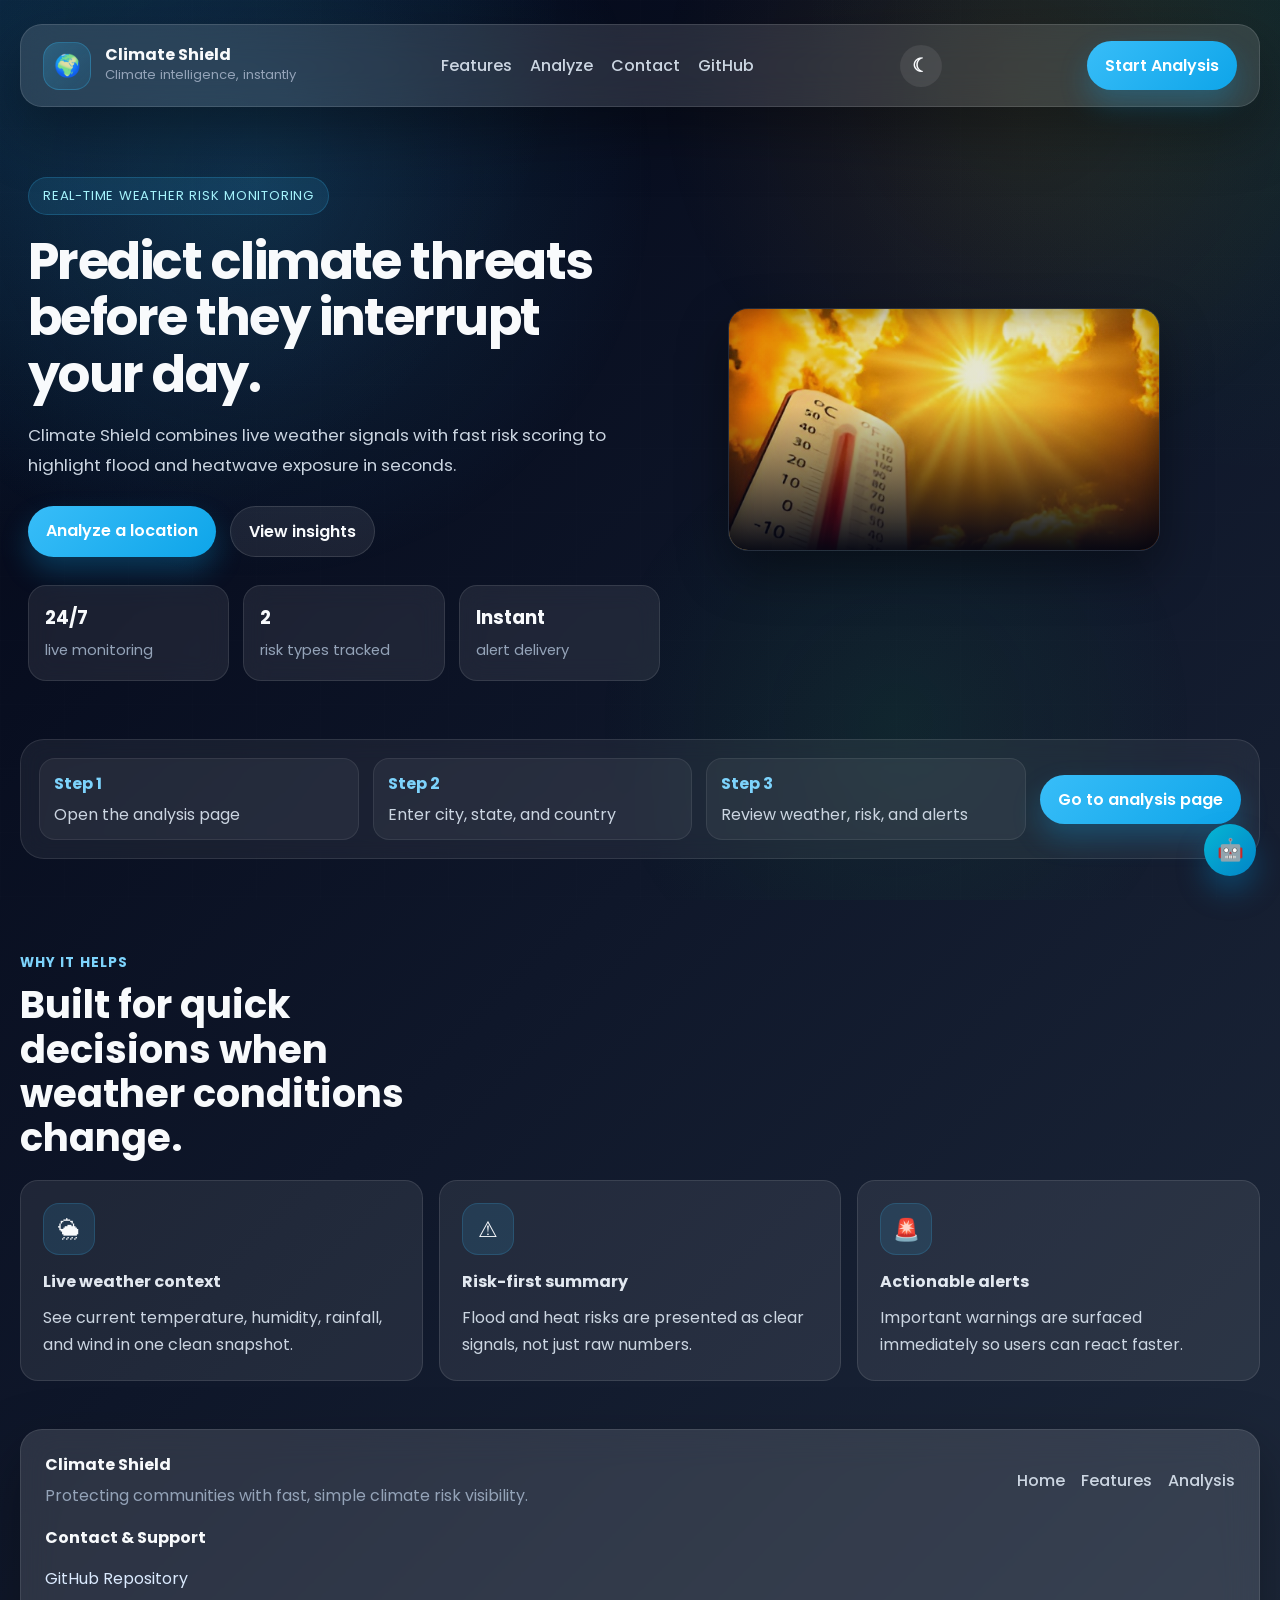
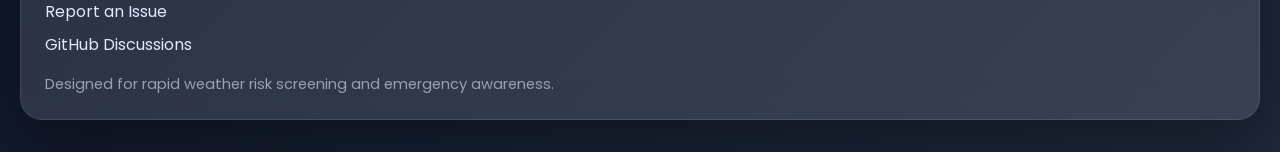
==== commit 01aae5ba: "Merge pull request #127 from JayRaut123/feature/visualization Improvised the design and rebuilt the " ====
--- a/Frontend/index.html
+++ b/Frontend/index.html
@@ -12,8 +12,6 @@
     <link rel="preconnect" href="https://fonts.googleapis.com" />
 
     <link rel="preconnect" href="https://fonts.gstatic.com" crossorigin />
-
-    <link rel="icon" type="image/png" href="favicon.png" />
 
     <link
       href="https://fonts.googleapis.com/css2?family=Poppins:wght@300;400;500;600;700&display=swap"
@@ -26,7 +24,6 @@
 
     <div class="page-shell">
       <nav class="navbar">
-        <div class="brand-marks">
         <a class="brand" href="#home">
           <span class="brand-mark">🌍</span>
           <span>
@@ -34,301 +31,155 @@
             <small>Climate intelligence, instantly</small>
           </span>
         </a>
-        </div>
-        <div class="nav-links">
-          <a href="#features">Features</a>
-          <a href="Analysis/analysis.html">Analyze</a>
-          <a href="#contact">Contact</a>
-          <a
-            href="https://github.com/thetechguardians/Climate-Shield"
-            target="_blank"
-            >GitHub</a
-          >
-        </div>
-          <div id="theme-button">
-        <button id="theme-toggle" class="theme-toggle">☾</button> </div>
-        <div id="analysis-button">
-        <a class="nav-cta" href="Analysis/analysis.html">Start Analysis</a> </div>
-      </nav>
-        
-      <main id="home" class="container">
-        <section class="hero">
-          <div class="hero-copy">
-            <span class="eyebrow">Real-time weather risk monitoring</span>
-
-            <h1>Predict climate threats before they interrupt your day.</h1>
-
-            <p>
-              Climate Shield combines live weather signals with fast risk
-              scoring to highlight flood and heatwave exposure in seconds.
+
+            <div class="nav-links">
+                <a href="#features">Features</a>
+                <a href="Analysis/analysis.html">Analyze</a>
+                <a href="https://github.com/thetechguardians/Climate-Shield" target="_blank">Contact</a>
+                <a href="https://github.com/thetechguardians/Climate-Shield" target="_blank">GitHub</a>
+            </div>
+
+            <button id="theme-toggle" class="theme-toggle">☾</button>
+            <a class="nav-cta" href="Analysis/analysis.html">Start Analysis</a>
+        </nav>
+
+
+
+        <main id="home" class="container">
+
+            <section class="hero">
+                <div class="hero-left-wrapper">
+                    <div class="hero-copy">
+
+                        <span class="eyebrow">Real-time weather risk monitoring</span>
+
+                        <h1>Predict climate threats before they interrupt your day.</h1>
+
+                        <p>
+                            Climate Shield combines live weather signals with fast risk scoring to
+                            highlight flood and heatwave exposure in seconds.
+                        </p>
+
+                        <div class="hero-actions">
+                            <a class="primary-action" href="Analysis/analysis.html">Analyze a location</a>
+                            <a class="secondary-action" href="#features">View insights</a>
+                        </div>
+
+                        <div class="hero-stats">
+                            <div>
+                                <strong>24/7</strong>
+                                <span>live monitoring</span>
+                            </div>
+                            <div>
+                                <strong>2</strong>
+                                <span>risk types tracked</span>
+                            </div>
+                            <div>
+                                <strong>Instant</strong>
+                                <span>alert delivery</span>
+                            </div>
+                        </div>
+
+                    </div>
+                </div>
+                
+                <div class="home-hero-right">
+                    <div class="image-wrapper home-carousel">
+                        <img src="images/weather_1.jpg" alt="Climate Shield Dashboard" class="carousel-img active" />
+                        <img src="images/weather_2.jpg" alt="Flood Risk Analysis" class="carousel-img" />
+                        <img src="images/weather_3.jpg" alt="Heatwave Prediction" class="carousel-img" />
+                        <div class="overlay-gradient"></div>
+                    </div>
+                </div>
+
+            </section>
+
+            <div class="hero-strip" style="margin-bottom: 60px;">
+
+                <div class="hero-strip-item">
+                    <strong>Step 1</strong>
+                    <span>Open the analysis page</span>
+                </div>
+
+                <div class="hero-strip-item">
+                    <strong>Step 2</strong>
+                    <span>Enter city, state, and country</span>
+                </div>
+
+                <div class="hero-strip-item">
+                    <strong>Step 3</strong>
+                    <span>Review weather, risk, and alerts</span>
+                </div>
+
+                <a class="primary-action full-width-action" href="Analysis/analysis.html">Go to analysis page</a>
+
+            </div>
+
+            <section id="features" class="feature-section">
+
+                <div class="section-heading">
+                    <span>Why it helps</span>
+                    <h2>Built for quick decisions when weather conditions change.</h2>
+                </div>
+
+                <div class="feature-grid">
+
+                    <article class="feature-card">
+                        <div class="feature-icon">🌦</div>
+                        <h3>Live weather context</h3>
+                        <p>See current temperature, humidity, rainfall, and wind in one clean snapshot.</p>
+                    </article>
+
+                    <article class="feature-card">
+                        <div class="feature-icon">⚠</div>
+                        <h3>Risk-first summary</h3>
+                        <p>Flood and heat risks are presented as clear signals, not just raw numbers.</p>
+                    </article>
+
+                    <article class="feature-card">
+                        <div class="feature-icon">🚨</div>
+                        <h3>Actionable alerts</h3>
+                        <p>Important warnings are surfaced immediately so users can react faster.</p>
+                    </article>
+
+                </div>
+
+            </section>
+
+        </main>
+
+        <footer id="contact" class="footer">
+
+            <div>
+                <strong>Climate Shield</strong>
+                <p>Protecting communities with fast, simple climate risk visibility.</p>
+            </div>
+
+            <div class="footer-links">
+                <a href="#home">Home</a>
+                <a href="#features">Features</a>
+                <a href="Analysis/analysis.html">Analysis</a>
+            </div>
+
+            <div class="contact-section">
+                <strong>Contact & Support</strong>
+                <div class="contact-links">
+                    <a href="https://github.com/thetechguardians/Climate-Shield" target="_blank">
+                        GitHub Repository
+                    </a>
+                    <a href="https://github.com/thetechguardians/Climate-Shield/issues" target="_blank">
+                        Report an Issue
+                    </a>
+                    <a href="https://github.com/thetechguardians/Climate-Shield/discussions" target="_blank">
+                        GitHub Discussions
+                    </a>
+                </div>
+            </div>
+
+            <p class="footer-note">
+                Designed for rapid weather risk screening and emergency awareness.
             </p>
-
-            <div class="hero-actions">
-              <a class="primary-action" href="Analysis/analysis.html"
-                >Analyze a location</a
-              >
-              <a class="secondary-action" href="#features">View insights</a>
-            </div>
-
-            <div class="hero-stats">
-              <div>
-                <strong>24/7</strong>
-                <span>live monitoring</span>
-              </div>
-              <div>
-                <strong>2</strong>
-                <span>risk types tracked</span>
-              </div>
-              <div>
-                <strong>Instant</strong>
-                <span>alert delivery</span>
-              </div>
-            </div>
-          </div>
-
-          <div class="hero-strip">
-            <div class="hero-strip-item">
-              <strong>Step 1</strong>
-              <span>Open the analysis page</span>
-            </div>
-
-            <div class="hero-strip-item">
-              <strong>Step 2</strong>
-              <span>Enter city, state, and country</span>
-            </div>
-
-            <div class="hero-strip-item">
-              <strong>Step 3</strong>
-              <span>Review weather, risk, and alerts</span>
-            </div>
-
-            <a
-              class="primary-action full-width-action"
-              href="Analysis/analysis.html"
-              >Go to analysis page</a
-            >
-          </div>
-        </section>
-
-        <section id="features" class="feature-section">
-          <div class="section-heading">
-            <span>Why it helps</span>
-            <h2>Built for quick decisions when weather conditions change.</h2>
-          </div>
-
-          <div class="feature-grid">
-            <article class="feature-card">
-              <div class="feature-icon">🌦</div>
-              <h3>Live weather context</h3>
-              <p>
-                See current temperature, humidity, rainfall, and wind in one
-                clean snapshot.
-              </p>
-            </article>
-
-            <article class="feature-card">
-              <div class="feature-icon">⚠</div>
-              <h3>Risk-first summary</h3>
-              <p>
-                Flood and heat risks are presented as clear signals, not just
-                raw numbers.
-              </p>
-            </article>
-
-            <article class="feature-card">
-              <div class="feature-icon">🚨</div>
-              <h3>Actionable alerts</h3>
-              <p>
-                Important warnings are surfaced immediately so users can react
-                faster.
-              </p>
-            </article>
-          </div>
-        </section>
-        <section class="capabilities-section">
-          <div class="section-heading">
-            <span>Platform Capabilities</span>
-            <h2>
-              Powerful climate intelligence for proactive decision-making.
-            </h2>
-          </div>
-
-          <div class="capability-grid">
-            <article class="capability-card">
-              <div class="feature-icon">📊</div>
-              <h3>Climate Risk Prediction</h3>
-              <p>
-                Predict potential climate threats using weather patterns and
-                risk scoring models.
-              </p>
-            </article>
-
-            <article class="capability-card">
-              <div class="feature-icon">🌊</div>
-              <h3>Flood & Heatwave Analysis</h3>
-              <p>
-                Evaluate flood and heatwave risks with easy-to-understand
-                climate indicators.
-              </p>
-            </article>
-
-            <article class="capability-card">
-              <div class="feature-icon">🤖</div>
-              <h3>AI-Powered Climate Assistant</h3>
-              <p>
-                Get instant answers and climate safety guidance through
-                ClimateBot.
-              </p>
-            </article>
-
-            <article class="capability-card">
-              <div class="feature-icon">📍</div>
-              <h3>Location-Based Insights</h3>
-              <p>
-                Analyze climate conditions for specific cities and regions
-                worldwide.
-              </p>
-            </article>
-
-            <article class="capability-card">
-              <div class="feature-icon">🌎</div>
-              <h3>Environmental Intelligence</h3>
-              <p>
-                Access real-time environmental information to support informed
-                decisions.
-              </p>
-            </article>
-          </div>
-        </section>
-      </main>
-
-      <footer id="contact" style="
-        display: block !important;
-        background: #1a2232 !important;
-        padding: 0 !important;
-        margin-top: 30px;
-        border-radius: 22px;
-        border: 1px solid rgba(255,255,255,0.07);
-      ">
-
-        <!-- main footer content -->
-        <div style="padding: 44px 48px 36px; display: grid; grid-template-columns: 1.6fr 1fr 1fr 1fr 1fr; gap: 32px; align-items: start;">
-
-          <!-- col 1: brand -->
-          <div>
-            <div style="display:flex; align-items:center; gap:10px; margin-bottom:16px;">
-              <span style="font-size:28px; line-height:1;">🌍</span>
-              <div>
-                <div style="font-size:1.2rem; font-weight:800; color:#ffffff; letter-spacing:-0.01em; line-height:1;">Climate Shield</div>
-                <div style="font-size:0.72rem; color:#64748b; letter-spacing:0.04em; margin-top:2px; text-transform:uppercase;">Climate Intelligence</div>
-              </div>
-            </div>
-            <p style="font-size:0.8rem; color:#94a3b8; line-height:1.7; margin-bottom:20px; max-width:200px;">
-              Real-time weather risk monitoring for flood and heatwave awareness.
-            </p>
-            <!-- phone-style contact -->
-            <div style="font-size:0.95rem; font-weight:700; color:#38bdf8; margin-bottom:14px; letter-spacing:0.01em;">
-              Protecting communities with fast, simple climate risk visibility.
-            </div>
-            <!-- social icons row -->
-            <div style="display:flex; gap:7px;">
-              <a href="https://github.com/thetechguardians/Climate-Shield" target="_blank" rel="noopener"
-                 style="width:30px;height:30px;border-radius:4px;background:#38bdf8;display:flex;align-items:center;justify-content:center;text-decoration:none;"
-                 onmouseover="this.style.background='#0ea5e9'" onmouseout="this.style.background='#38bdf8'">
-                <svg width="14" height="14" fill="white" viewBox="0 0 24 24"><path d="M12 .3a12 12 0 0 0-3.8 23.4c.6.1.8-.3.8-.6v-2c-3.3.7-4-1.6-4-1.6-.6-1.4-1.4-1.8-1.4-1.8-1-.7.1-.7.1-.7 1.2.1 1.8 1.2 1.8 1.2 1 1.8 2.8 1.3 3.5 1 .1-.8.4-1.3.7-1.6-2.7-.3-5.5-1.3-5.5-5.9 0-1.3.5-2.4 1.2-3.2 0-.4-.5-1.6.2-3.2 0 0 1-.3 3.3 1.2a11.5 11.5 0 0 1 6 0C17 4.7 18 5 18 5c.7 1.6.2 2.8.1 3.2.8.8 1.2 1.9 1.2 3.2 0 4.6-2.8 5.6-5.5 5.9.5.4.9 1.2.9 2.3v3.3c0 .3.2.7.8.6A12 12 0 0 0 12 .3"/></svg>
-              </a>
-              <a href="https://github.com/thetechguardians/Climate-Shield/issues" target="_blank" rel="noopener"
-                 style="width:30px;height:30px;border-radius:4px;background:#0f766e;display:flex;align-items:center;justify-content:center;text-decoration:none;"
-                 onmouseover="this.style.background='#0d9488'" onmouseout="this.style.background='#0f766e'">
-                <svg width="14" height="14" fill="none" stroke="white" stroke-width="2.2" viewBox="0 0 24 24"><circle cx="12" cy="12" r="10"/><line x1="12" y1="8" x2="12" y2="12"/><line x1="12" y1="16" x2="12.01" y2="16"/></svg>
-              </a>
-              <a href="https://github.com/thetechguardians/Climate-Shield/discussions" target="_blank" rel="noopener"
-                 style="width:30px;height:30px;border-radius:4px;background:#334155;display:flex;align-items:center;justify-content:center;text-decoration:none;"
-                 onmouseover="this.style.background='#475569'" onmouseout="this.style.background='#334155'">
-                <svg width="14" height="14" fill="none" stroke="white" stroke-width="2.2" viewBox="0 0 24 24"><path d="M21 15a2 2 0 0 1-2 2H7l-4 4V5a2 2 0 0 1 2-2h14a2 2 0 0 1 2 2z"/></svg>
-              </a>
-            </div>
-          </div>
-
-          <!-- col 2: navigate -->
-          <div>
-            <p style="font-size:0.78rem;font-weight:700;color:#ffffff;text-transform:uppercase;letter-spacing:0.08em;margin-bottom:16px;padding-bottom:10px;border-bottom:2px solid #38bdf8;display:inline-block;">Navigate</p>
-            <div style="display:flex;flex-direction:column;gap:9px;">
-              <a href="#home"                  style="font-size:0.8rem;color:#94a3b8;text-decoration:none;display:flex;align-items:center;gap:7px;transition:color 0.2s;" onmouseover="this.style.color='#38bdf8'" onmouseout="this.style.color='#94a3b8'"><span style="width:5px;height:1.5px;background:#38bdf8;display:inline-block;flex-shrink:0;"></span>Home</a>
-              <a href="#features"              style="font-size:0.8rem;color:#94a3b8;text-decoration:none;display:flex;align-items:center;gap:7px;" onmouseover="this.style.color='#38bdf8'" onmouseout="this.style.color='#94a3b8'"><span style="width:5px;height:1.5px;background:#38bdf8;display:inline-block;flex-shrink:0;"></span>Features</a>
-              <a href="Analysis/analysis.html" style="font-size:0.8rem;color:#94a3b8;text-decoration:none;display:flex;align-items:center;gap:7px;" onmouseover="this.style.color='#38bdf8'" onmouseout="this.style.color='#94a3b8'"><span style="width:5px;height:1.5px;background:#38bdf8;display:inline-block;flex-shrink:0;"></span>Analysis</a>
-              <a href="#chatbot-panel"         style="font-size:0.8rem;color:#94a3b8;text-decoration:none;display:flex;align-items:center;gap:7px;" onmouseover="this.style.color='#38bdf8'" onmouseout="this.style.color='#94a3b8'"><span style="width:5px;height:1.5px;background:#38bdf8;display:inline-block;flex-shrink:0;"></span>Climate Bot</a>
-            </div>
-          </div>
-
-          <!-- col 3: resources -->
-          <div>
-            <p style="font-size:0.78rem;font-weight:700;color:#ffffff;text-transform:uppercase;letter-spacing:0.08em;margin-bottom:16px;padding-bottom:10px;border-bottom:2px solid #38bdf8;display:inline-block;">Resources</p>
-            <div style="display:flex;flex-direction:column;gap:9px;">
-
-              <a href="https://github.com/thetechguardians/Climate-Shield/issues" target="_blank" rel="noopener"
-                 style="font-size:0.8rem;color:#94a3b8;text-decoration:none;display:flex;align-items:center;gap:7px;" onmouseover="this.style.color='#38bdf8'" onmouseout="this.style.color='#94a3b8'"><span style="width:5px;height:1.5px;background:#38bdf8;display:inline-block;flex-shrink:0;"></span>Report an Issue</a>
-              <a href="https://github.com/thetechguardians/Climate-Shield/discussions" target="_blank" rel="noopener"
-                 style="font-size:0.8rem;color:#94a3b8;text-decoration:none;display:flex;align-items:center;gap:7px;" onmouseover="this.style.color='#38bdf8'" onmouseout="this.style.color='#94a3b8'"><span style="width:5px;height:1.5px;background:#38bdf8;display:inline-block;flex-shrink:0;"></span>Discussions</a>
-              <a href="https://github.com/thetechguardians/Climate-Shield/blob/main/CONTRIBUTING.md" target="_blank" rel="noopener"
-                 style="font-size:0.8rem;color:#94a3b8;text-decoration:none;display:flex;align-items:center;gap:7px;" onmouseover="this.style.color='#38bdf8'" onmouseout="this.style.color='#94a3b8'"><span style="width:5px;height:1.5px;background:#38bdf8;display:inline-block;flex-shrink:0;"></span>Contributing</a>
-              <a href="https://github.com/thetechguardians/Climate-Shield/blob/main/README.md" target="_blank" rel="noopener"
-                 style="font-size:0.8rem;color:#94a3b8;text-decoration:none;display:flex;align-items:center;gap:7px;" onmouseover="this.style.color='#38bdf8'" onmouseout="this.style.color='#94a3b8'"><span style="width:5px;height:1.5px;background:#38bdf8;display:inline-block;flex-shrink:0;"></span>Documentation</a>
-            </div>
-          </div>
-
-          
-
-          <!-- col 4: Community -->
-          <div>
-            <p style="font-size:0.78rem;font-weight:700;color:#ffffff;text-transform:uppercase;letter-spacing:0.08em;margin-bottom:16px;padding-bottom:10px;border-bottom:2px solid #38bdf8;display:inline-block;">Community</p>
-            <div style="display:flex;flex-direction:column;gap:9px;">
-             
-              <a href="https://github.com/thetechguardians/Climate-Shield/graphs/contributors" style="font-size:0.8rem;color:#94a3b8;text-decoration:none;display:flex;align-items:center;gap:7px;" onmouseover="this.style.color='#38bdf8'" onmouseout="this.style.color='#94a3b8'"><span style="width:5px;height:1.5px;background:#38bdf8;display:inline-block;flex-shrink:0;"></span>Contributors</a>
-                            <a href="https://github.com/thetechguardians/Climate-Shield" target="_blank" rel="noopener"
-                 style="font-size:0.8rem;color:#94a3b8;text-decoration:none;display:flex;align-items:center;gap:7px;" onmouseover="this.style.color='#38bdf8'" onmouseout="this.style.color='#94a3b8'"><span style="width:5px;height:1.5px;background:#38bdf8;display:inline-block;flex-shrink:0;"></span>GitHub Repository</a>
-              <a href="https://github.com/thetechguardians/Climate-Shield/blob/main/LICENSE" target="_blank" rel="noopener"
-                 style="font-size:0.8rem;color:#94a3b8;text-decoration:none;display:flex;align-items:center;gap:7px;" onmouseover="this.style.color='#38bdf8'" onmouseout="this.style.color='#94a3b8'"><span style="width:5px;height:1.5px;background:#38bdf8;display:inline-block;flex-shrink:0;"></span>MIT License</a>
-            </div>
-          </div>
-
-        </div><!-- /main grid -->
-
-        <!-- copyright bar — darker strip like IQMS -->
-        <div style="background:#111827; border-top:1px solid rgba(255,255,255,0.06); padding:14px 48px; display:flex; align-items:center; justify-content:center; border-radius:0 0 22px 22px;">
-          <p style="font-size:0.75rem; color:#475569; margin:0; text-align:center;">
-            &copy; 2025 <strong style="color:#64748b; font-weight:600;">Climate Shield</strong>
-            &nbsp;&middot;&nbsp; MIT License
-            &nbsp;&middot;&nbsp; SSoC 2026
-            &nbsp;&middot;&nbsp; Made with &#9829; by The Tech Guardians
-          </p>
-        </div>
-
-        <!-- responsive styles -->
-        <style>
-          @media (max-width: 1024px) {
-            #contact > div:first-of-type {
-              grid-template-columns: 1fr 1fr 1fr !important;
-            }
-          }
-          @media (max-width: 700px) {
-            #contact > div:first-of-type {
-              grid-template-columns: 1fr 1fr !important;
-              padding: 32px 24px 28px !important;
-            }
-            #contact > div:last-of-type {
-              padding-left: 24px !important;
-              padding-right: 24px !important;
-            }
-          }
-          @media (max-width: 480px) {
-            #contact > div:first-of-type {
-              grid-template-columns: 1fr !important;
-            }
-          }
-        </style>
-
-      </footer>
+        </footer>
 
       <button
         id="chatbot-toggle"
@@ -376,6 +227,7 @@
             type="text"
             placeholder="Type your question..."
             autocomplete="off"
+            required
           />
           <button type="submit">Send</button>
         </form>
@@ -386,5 +238,72 @@
 
     <script src="script.js"></script>
     <script src="chatbot.js"></script>
+    <script>
+        (function(){
+            const toggle = document.getElementById('chatbot-toggle');
+            const panel = document.getElementById('chatbot-panel');
+            const closeBtn = document.getElementById('chatbot-close');
+            const form = document.getElementById('chatbot-form');
+            const input = document.getElementById('chatbot-input');
+            const messagesDiv = document.getElementById('chatbot-messages');
+            const statusDiv = document.getElementById('chatbot-status');
+
+            function addMessage(text, isUser) {
+                const msgDiv = document.createElement('div');
+                msgDiv.className = isUser ? 'message user' : 'message bot';
+                msgDiv.innerText = text;
+                messagesDiv.appendChild(msgDiv);
+                messagesDiv.scrollTop = messagesDiv.scrollHeight;
+            }
+
+            function showStatus(msg) {
+                statusDiv.innerText = msg;
+                statusDiv.classList.remove('hidden');
+                setTimeout(() => statusDiv.classList.add('hidden'), 2200);
+            }
+
+            async function getBotReply(question) {
+                const q = question.toLowerCase();
+                if (q.includes('flood') || q.includes('flooding')) {
+                    return "🌊 Flood risk is calculated using rainfall intensity, soil moisture, and river levels. Climate Shield monitors real-time precipitation and terrain vulnerability to flag potential flash floods.";
+                } else if (q.includes('heatwave') || q.includes('extreme heat')) {
+                    return "🔥 Heatwave risks increase when temperatures exceed regional thresholds. We analyze thermal stress, humidity, and duration to provide early heat alerts.";
+                } else if (q.includes('cyclone') || q.includes('hurricane') || q.includes('typhoon')) {
+                    return "🌀 Cyclones are tracked using wind speed patterns, pressure drops, and storm surge modeling. Our system highlights areas at risk of severe winds and coastal flooding.";
+                } else if (q.includes('climate change')) {
+                    return "🌎 Climate change amplifies extreme weather events — heavier rainfall, prolonged heatwaves, and stronger storms. Climate Shield helps communities build adaptive resilience.";
+                } else {
+                    return "💡 I can answer questions about flood risk, heatwaves, cyclones, climate adaptation, and weather preparedness. Try: 'How to prepare for floods?' or 'Heatwave safety tips'.";
+                }
+            }
+
+            form.addEventListener('submit', async (e) => {
+                e.preventDefault();
+                const userMsg = input.value.trim();
+                if (!userMsg) return;
+                addMessage(userMsg, true);
+                input.value = '';
+                showStatus('Analyzing climate data...');
+                try {
+                    const reply = await getBotReply(userMsg);
+                    addMessage(reply, false);
+                    statusDiv.classList.add('hidden');
+                } catch (err) {
+                    addMessage("Sorry, I'm having trouble. Please try again.", false);
+                    statusDiv.classList.add('hidden');
+                }
+            });
+
+            toggle.addEventListener('click', () => {
+                panel.classList.toggle('hidden');
+                const expanded = !panel.classList.contains('hidden');
+                toggle.setAttribute('aria-expanded', expanded);
+            });
+            closeBtn.addEventListener('click', () => {
+                panel.classList.add('hidden');
+                toggle.setAttribute('aria-expanded', 'false');
+            });
+        })();
+    </script>
 </body>
 </html>
--- a/Frontend/style.css
+++ b/Frontend/style.css
@@ -21,7 +21,6 @@
   --warning: #f59e0b;
   --shadow: 0 24px 60px rgba(0, 0, 0, 0.35);
 }
-
 body.light-mode {
   --bg-0: #f8fafc;
   --bg-1: #edf2f7;
@@ -36,7 +35,6 @@
 
   --shadow: 0 10px 30px rgba(0, 0, 0, 0.08);
 }
-
 .theme-toggle {
   width: 42px;
   height: 42px;
@@ -49,12 +47,11 @@
   display: flex;
   align-items: center;
   justify-content: center;
-}
-
+  flex: 0 0 auto;
+}
 .theme-toggle:hover {
   transform: scale(1.05);
 }
-
 html {
   scroll-behavior: smooth;
 }
@@ -63,12 +60,16 @@
   min-height: 100vh;
   color: var(--text);
   background:
-    radial-gradient(circle at top left,
+    radial-gradient(
+      circle at top left,
       rgba(56, 189, 248, 0.16),
-      transparent 26%),
-    radial-gradient(circle at top right,
+      transparent 26%
+    ),
+    radial-gradient(
+      circle at top right,
       rgba(34, 197, 94, 0.1),
-      transparent 22%),
+      transparent 22%
+    ),
     linear-gradient(135deg, var(--bg-0), var(--bg-1), var(--bg-2));
   overflow-x: hidden;
 }
@@ -89,12 +90,16 @@
   position: fixed;
   inset: 0;
   background:
-    radial-gradient(circle at 20% 20%,
+    radial-gradient(
+      circle at 20% 20%,
       rgba(56, 189, 248, 0.14),
-      transparent 32%),
-    radial-gradient(circle at 80% 10%,
+      transparent 32%
+    ),
+    radial-gradient(
+      circle at 80% 10%,
       rgba(245, 158, 11, 0.1),
-      transparent 28%),
+      transparent 28%
+    ),
     radial-gradient(circle at 70% 80%, rgba(34, 197, 94, 0.08), transparent 26%);
   z-index: -1;
 }
@@ -113,7 +118,6 @@
   justify-content: space-between;
   gap: 20px;
   padding: 16px 22px;
-  flex-wrap: wrap;
   border: 1px solid rgba(255, 255, 255, 0.12);
   border-radius: 22px;
   background: var(--panel-strong);
@@ -121,13 +125,11 @@
   box-shadow: var(--shadow);
   margin-bottom: 28px;
 }
-
 body.light-mode .navbar {
   background: rgba(255, 255, 255, 0.35);
   backdrop-filter: blur(20px);
   border: 1px solid rgba(255, 255, 255, 0.4);
 }
-
 .brand {
   display: flex;
   align-items: center;
@@ -143,9 +145,11 @@
   display: grid;
   place-items: center;
   border-radius: 16px;
-  background: linear-gradient(135deg,
-      rgba(56, 189, 248, 0.24),
-      rgba(14, 165, 233, 0.1));
+  background: linear-gradient(
+    135deg,
+    rgba(56, 189, 248, 0.24),
+    rgba(14, 165, 233, 0.1)
+  );
   border: 1px solid rgba(56, 189, 248, 0.28);
   font-size: 1.35rem;
   flex: 0 0 auto;
@@ -183,8 +187,7 @@
 }
 
 .nav-links a:hover,
-.footer-links a:hover,
-.contact-links a:hover {
+.footer-links a:hover {
   color: white;
   transform: translateY(-1px);
 }
@@ -227,12 +230,12 @@
 }
 
 .hero {
-  display: grid;
-  grid-template-columns: minmax(0, 1fr);
-  gap: 24px;
-  align-items: start;
-  padding: 18px 0 34px;
-  max-width: 920px;
+    display: grid;
+    grid-template-columns: 1.2fr 0.8fr;
+    gap: 60px;
+    align-items: center;
+    padding: 18px 0 34px;
+    max-width: 1140px;
 }
 
 .hero-copy {
@@ -254,10 +257,49 @@
 }
 
 .hero-copy h1 {
-  font-size: clamp(2.6rem, 5vw, 5rem);
-  line-height: 0.98;
-  letter-spacing: -0.02em;
-  max-width: 10.5ch;
+    font-size: clamp(2.2rem, 4vw, 4.2rem);
+    line-height: 1.1;
+    letter-spacing: -0.03em;
+    min-height: 3.3em;
+}
+
+.home-hero-right {
+    position: relative;
+    width: 100%;
+}
+
+.image-wrapper {
+    position: relative;
+    width: 100%;
+    aspect-ratio: 16 / 9;
+    border-radius: 20px;
+    overflow: hidden;
+    box-shadow: 0 20px 50px rgba(0, 0, 0, 0.4);
+    border: 1px solid rgba(255, 255, 255, 0.1);
+}
+
+.image-wrapper img {
+    width: 100%;
+    height: 100%;
+    object-fit: cover;
+    position: absolute;
+    top: 0;
+    left: 0;
+    opacity: 0;
+    transition: opacity 1s ease-in-out;
+}
+
+.image-wrapper img.active {
+    opacity: 1;
+}
+
+.overlay-gradient {
+    position: absolute;
+    inset: 0;
+    background: 
+        linear-gradient(to top, rgba(2, 6, 23, 0.95) 0%, rgba(2, 6, 23, 0.1) 60%);
+    pointer-events: none;
+    box-shadow: inset 0 0 30px rgba(0, 0, 0, 0.4);
 }
 
 .hero-copy p {
@@ -337,72 +379,140 @@
   align-items: center;
 }
 
-.feature-section {
-  padding: 34px 0 18px;
-}
-
-.capabilities-section {
-  padding: 40px 0;
-}
-
-.capability-grid {
+.glass-card {
+  background: rgba(255, 255, 255, 0.08);
+  border: 1px solid rgba(255, 255, 255, 0.12);
+  border-radius: 28px;
+  backdrop-filter: blur(20px);
+  padding: 34px;
+  box-shadow: var(--shadow);
+}
+
+.header {
+  text-align: center;
+  margin-bottom: 28px;
+}
+
+.logo {
+  width: 72px;
+  height: 72px;
   display: grid;
-  grid-template-columns: repeat(auto-fit, minmax(240px, 1fr));
-  gap: 18px;
-}
-
-.capability-card {
-  background: rgba(255, 255, 255, 0.08);
-  border: 1px solid rgba(255, 255, 255, 0.1);
-  border-radius: 18px;
-  padding: 24px;
-  transition: all 0.3s ease;
-}
-
-.capability-card:hover {
-  transform: translateY(-5px);
-  background: rgba(255, 255, 255, 0.12);
-}
-
-.capability-card h3 {
-  margin-bottom: 12px;
-  color: #e2e8f0;
-}
-
-.capability-card p {
+  place-items: center;
+  margin: 0 auto 14px;
+  border-radius: 22px;
+  background: linear-gradient(
+    135deg,
+    rgba(56, 189, 248, 0.2),
+    rgba(14, 165, 233, 0.06)
+  );
+  border: 1px solid rgba(56, 189, 248, 0.22);
+  font-size: 2rem;
+}
+
+.header h2 {
+  font-size: clamp(1.8rem, 3vw, 2.5rem);
+  margin-bottom: 10px;
+}
+
+.header p {
   color: var(--muted);
   line-height: 1.7;
 }
 
-.section-heading {
-  display: flex;
-  flex-direction: column;
-  gap: 10px;
-  margin-bottom: 20px;
-}
-
-.section-heading span {
+.input-container {
+  display: grid;
+  grid-template-columns: repeat(auto-fit, minmax(180px, 1fr));
+  gap: 16px;
+  margin-bottom: 22px;
+}
+
+.input-group label {
+  display: block;
+  margin-bottom: 8px;
+  font-weight: 500;
+  color: var(--muted);
+}
+
+.input-group input {
+  width: 100%;
+  padding: 15px 16px;
+  border: 1px solid rgba(255, 255, 255, 0.1);
+  border-radius: 14px;
+  background: rgba(255, 255, 255, 0.09);
+  color: white;
+  font-size: 15px;
+  outline: none;
+  transition:
+    border-color 0.2s ease,
+    box-shadow 0.2s ease,
+    transform 0.2s ease;
+}
+
+.input-group input::placeholder {
+  color: #94a3b8;
+}
+
+.input-group input:focus {
+  border-color: rgba(56, 189, 248, 0.65);
+  box-shadow: 0 0 0 4px rgba(56, 189, 248, 0.14);
+  transform: translateY(-1px);
+}
+
+button {
+  width: 100%;
+  padding: 16px 18px;
+  border: none;
+  border-radius: 16px;
+  background: linear-gradient(135deg, var(--accent), var(--accent-2));
+  color: white;
+  font-size: 1rem;
+  font-weight: 700;
+  cursor: pointer;
+  transition:
+    transform 0.2s ease,
+    box-shadow 0.2s ease,
+    filter 0.2s ease;
+}
+
+button:hover {
+  transform: translateY(-2px);
+  box-shadow: 0 14px 28px rgba(14, 165, 233, 0.28);
+  filter: brightness(1.03);
+}
+
+.loading {
+  margin-top: 18px;
+  text-align: center;
+  color: #facc15;
+  font-weight: 600;
+}
+
+.weather-card {
+  margin-top: 30px;
+}
+
+.section-title {
+  margin-bottom: 18px;
+  font-size: 1.1rem;
+  font-weight: 700;
   color: #7dd3fc;
-  font-weight: 700;
-  text-transform: uppercase;
-  letter-spacing: 0.08em;
-  font-size: 0.84rem;
-}
-
-.section-heading h2 {
-  font-size: clamp(1.5rem, 3vw, 2.4rem);
-  max-width: 18ch;
-  line-height: 1.15;
-}
-
+}
+
+.weather-grid,
+.risk-grid,
 .feature-grid {
   display: grid;
-  grid-template-columns: repeat(auto-fit, minmax(220px, 1fr));
   gap: 16px;
 }
 
+.weather-grid {
+  grid-template-columns: repeat(auto-fit, minmax(160px, 1fr));
+  margin-bottom: 22px;
+}
+
+.weather-box,
+.risk-card,
 .feature-card {
-  min-height: 190px;
   background: rgba(255, 255, 255, 0.08);
   border: 1px solid rgba(255, 255, 255, 0.1);
   border-radius: 18px;
@@ -413,10 +523,157 @@
     border-color 0.2s ease;
 }
 
+.weather-box:hover,
+.risk-card:hover,
 .feature-card:hover {
   transform: translateY(-3px);
   background: rgba(255, 255, 255, 0.12);
   border-color: rgba(255, 255, 255, 0.14);
+}
+
+.weather-box {
+  text-align: center;
+}
+
+.weather-box h3,
+.risk-card h3,
+.feature-card h3 {
+  margin-bottom: 10px;
+  color: #e2e8f0;
+  font-size: 1rem;
+}
+
+.weather-box p {
+  font-size: 1.55rem;
+  font-weight: 700;
+}
+
+.location-box {
+  background: rgba(56, 189, 248, 0.12);
+  padding: 20px 22px;
+  border-radius: 18px;
+  margin-bottom: 22px;
+  border: 1px solid rgba(56, 189, 248, 0.15);
+}
+
+.location-box h3 {
+  margin-bottom: 10px;
+}
+
+.location-box p {
+  color: #e2e8f0;
+  line-height: 1.6;
+}
+
+.risk-grid {
+  grid-template-columns: repeat(auto-fit, minmax(200px, 1fr));
+  margin-bottom: 22px;
+}
+
+.risk-card {
+  text-align: center;
+}
+
+.risk-card p {
+  font-size: 1.8rem;
+  font-weight: 800;
+}
+
+.flood {
+  background: rgba(239, 68, 68, 0.13);
+  border-color: rgba(239, 68, 68, 0.32);
+}
+
+.heat {
+  background: rgba(245, 158, 11, 0.13);
+  border-color: rgba(245, 158, 11, 0.32);
+}
+
+.alert-box {
+  padding: 20px;
+  border-radius: 18px;
+  line-height: 1.7;
+  font-weight: 600;
+  font-size: 0.98rem;
+  animation: fadeIn 0.35s ease;
+}
+
+.alert-danger {
+  background: rgba(239, 68, 68, 0.16);
+  border: 1px solid rgba(239, 68, 68, 0.42);
+  color: #fecaca;
+}
+
+.alert-warning {
+  background: rgba(34, 197, 94, 0.14);
+  border: 1px solid rgba(34, 197, 94, 0.35);
+  color: #bbf7d0;
+}
+
+.feature-section {
+  padding: 34px 0 18px;
+}
+
+.capabilities-section {
+  padding: 40px 0;
+}
+
+.capability-grid {
+  display: grid;
+  grid-template-columns: repeat(auto-fit, minmax(240px, 1fr));
+  gap: 18px;
+}
+
+.capability-card {
+  background: rgba(255, 255, 255, 0.08);
+  border: 1px solid rgba(255, 255, 255, 0.1);
+  border-radius: 18px;
+  padding: 24px;
+  transition: all 0.3s ease;
+}
+
+.capability-card:hover {
+  transform: translateY(-5px);
+  background: rgba(255, 255, 255, 0.12);
+}
+
+.capability-card h3 {
+  margin-bottom: 12px;
+  color: #e2e8f0;
+}
+
+.capability-card p {
+  color: var(--muted);
+  line-height: 1.7;
+}
+
+.section-heading {
+  display: flex;
+  flex-direction: column;
+  gap: 10px;
+  margin-bottom: 20px;
+}
+
+.section-heading span {
+  color: #7dd3fc;
+  font-weight: 700;
+  text-transform: uppercase;
+  letter-spacing: 0.08em;
+  font-size: 0.84rem;
+}
+
+.section-heading h2 {
+  font-size: clamp(1.5rem, 3vw, 2.4rem);
+  max-width: 18ch;
+  line-height: 1.15;
+}
+
+.feature-grid {
+  grid-template-columns: repeat(auto-fit, minmax(220px, 1fr));
+}
+
+.feature-card {
+  min-height: 190px;
 }
 
 .feature-icon {
@@ -431,12 +688,6 @@
   margin-bottom: 14px;
 }
 
-.feature-card h3 {
-  margin-bottom: 10px;
-  color: #e2e8f0;
-  font-size: 1rem;
-}
-
 .feature-card p {
   color: var(--muted);
   line-height: 1.7;
@@ -444,15 +695,16 @@
 
 .footer {
   margin-top: 30px;
+  padding: 22px 24px;
   border-radius: 22px;
   border: 1px solid rgba(255, 255, 255, 0.1);
   background: var(--panel-strong);
   color: var(--text);
   backdrop-filter: blur(18px);
   display: grid;
-  grid-template-columns: minmax(0, 1fr) auto;
+  grid-template-columns: minmax(0, 1.2fr) auto;
   gap: 16px 24px;
-  align-items: start;
+  align-items: center;
   box-shadow: var(--shadow);
 }
 
@@ -473,35 +725,55 @@
   gap: 16px;
   flex-wrap: wrap;
   justify-content: flex-end;
-  grid-column: 2;
-  grid-row: 1;
-}
-
-.contact-section {
-  display: flex;
-  flex-direction: column;
-  gap: 10px;
-  grid-column: 1;
-  grid-row: 2;
-}
-
-.contact-links {
-  display: flex;
-  flex-direction: column;
-  gap: 8px;
-}
-
-.contact-links a {
-  color: #dbeafe;
-  text-decoration: none;
-  transition:
-    color 0.2s ease,
-    transform 0.2s ease;
 }
 
 .footer-note {
   grid-column: 1 / -1;
   font-size: 0.92rem;
+}
+
+.footer-col strong {
+  display: block;
+  font-size: 1rem;
+  font-weight: 700;
+  margin-bottom: 0.5rem;
+  color: var(--text);
+}
+
+.footer-col p {
+  font-size: 0.8rem;
+  color: var(--muted);
+  line-height: 1.6;
+  max-width: 350px;
+}
+
+.footer-nav-links {
+  display: flex;
+  gap: 1.8rem;
+  align-items: center;
+  flex-wrap: wrap;
+}
+
+.footer-nav-links a {
+  text-decoration: none;
+  font-size: 0.85rem;
+  font-weight: 500;
+  color: var(--muted);
+  transition: color 0.2s;
+}
+
+.footer-nav-links a:hover {
+  color: var(--text);
+}
+
+.footer-legal {
+  width: 100%;
+  text-align: center;
+  font-size: 0.7rem;
+  color: var(--muted);
+  padding-top: 1rem;
+  border-top: 1px solid rgba(71, 85, 105, 0.3);
+  margin-top: 0.5rem;
 }
 
 .chatbot-toggle {
@@ -524,24 +796,16 @@
   background: linear-gradient(135deg, #06b6d4, #0284c7);
   box-shadow: 0 16px 28px rgba(2, 132, 199, 0.34);
   cursor: pointer;
-  transition:
-    transform 0.2s ease,
-    box-shadow 0.2s ease;
-}
-
-.chatbot-toggle:hover {
-  transform: translateY(-2px);
-  box-shadow: 0 18px 32px rgba(2, 132, 199, 0.42);
 }
 
 .chatbot-panel {
   position: fixed;
   right: 24px;
   bottom: 84px;
-  width: min(380px, calc(100vw - 24px));
+  width: min(360px, calc(100vw - 24px));
   border-radius: 20px;
   border: 1px solid rgba(255, 255, 255, 0.14);
-  background: rgba(2, 6, 23, 0.92);
+  background: rgba(2, 6, 23, 0.9);
   backdrop-filter: blur(16px);
   box-shadow: 0 24px 46px rgba(0, 0, 0, 0.48);
   z-index: 39;
@@ -572,7 +836,6 @@
   background: rgba(255, 255, 255, 0.08);
   color: white;
   font-size: 0.9rem;
-  cursor: pointer;
 }
 
 .chatbot-messages {
@@ -589,7 +852,6 @@
   padding: 10px 12px;
   line-height: 1.55;
   font-size: 0.92rem;
-  max-width: 88%;
 }
 
 .bot-message {
@@ -604,22 +866,6 @@
   border: 1px solid rgba(34, 197, 94, 0.3);
   color: #dcfce7;
   justify-self: end;
-}
-
-#chatbot-suggestions {
-  display: flex;
-  flex-wrap: wrap;
-  gap: 6px;
-  margin-bottom: 10px;
-  padding: 4px 2px;
-}
-
-#chatbot-suggestions button {
-  width: auto;
-  border-radius: 999px;
-  padding: 6px 10px;
-  font-size: 0.74rem;
-  font-weight: 600;
 }
 
 .chatbot-form {
@@ -651,6 +897,158 @@
   font-size: 0.84rem;
 }
 
+.hidden {
+  display: none;
+}
+
+@keyframes fadeIn {
+  from {
+    opacity: 0;
+    transform: translateY(10px);
+  }
+
+  to {
+    opacity: 1;
+    transform: translateY(0);
+  }
+}
+
+@media (max-width: 980px) {
+  .navbar,
+  .footer {
+    grid-template-columns: 1fr;
+    justify-items: start;
+  }
+
+  .nav-links,
+  .footer-links {
+    justify-content: flex-start;
+  }
+
+  .hero {
+    grid-template-columns: 1fr;
+  }
+
+  .hero-strip {
+    grid-template-columns: 1fr;
+  }
+
+    .home-hero-right {
+        margin-top: 20px;
+    }
+
+    .image-wrapper {
+        aspect-ratio: 16 / 9;
+    }
+
+    .hero-copy h1 {
+        max-width: 12ch;
+    }
+}
+
+@media (max-width: 768px) {
+  .page-shell {
+    width: min(100% - 20px, 1240px);
+    padding-top: 14px;
+  }
+
+  .navbar,
+  .glass-card,
+  .footer {
+    padding: 18px;
+    border-radius: 20px;
+  }
+
+  .nav-links {
+    gap: 12px;
+  }
+
+  .hero-copy {
+    padding: 12px 0 0;
+  }
+
+  .hero-copy h1 {
+    font-size: clamp(2.1rem, 10vw, 3rem);
+  }
+
+  .hero-stats {
+    grid-template-columns: 1fr;
+  }
+
+  .hero-strip {
+    padding: 14px;
+  }
+
+  .input-container {
+    grid-template-columns: 1fr;
+  }
+
+  .weather-grid,
+  .risk-grid,
+  .feature-grid {
+    grid-template-columns: 1fr;
+  }
+
+  .footer-links {
+    gap: 12px;
+  }
+
+  .chatbot-toggle {
+    right: 12px;
+    bottom: 12px;
+    width: 46px;
+    height: 46px;
+    font-size: 1.2rem;
+  }
+
+  .chatbot-panel {
+    right: 10px;
+    bottom: 60px;
+    width: calc(100vw - 20px);
+  }
+
+  .capability-grid {
+    grid-template-columns: 1fr;
+  }
+}
+.contact-section {
+  display: flex;
+  flex-direction: column;
+  gap: 10px;
+}
+
+.contact-links {
+  display: flex;
+  flex-direction: column;
+  gap: 8px;
+}
+
+.contact-links a {
+  color: #dbeafe;
+  text-decoration: none;
+  transition: opacity 0.3s ease;
+}
+
+.contact-links a:hover {
+  opacity: 0.8;
+}
+
+@media (max-width: 480px) {
+  .button-group {
+    flex-direction: column;
+    width: 100%;
+  }
+
+  .btn-primary,
+  .btn-secondary {
+    text-align: center;
+    justify-content: center;
+  }
+
+  .hero-heading {
+    font-size: clamp(1.8rem, 8vw, 2.5rem);
+  }
+}
 .feature-box {
   margin: 20px;
   padding: 15px;
@@ -658,134 +1056,9 @@
   background: rgba(255, 255, 255, 0.08);
   color: white;
 }
-
-.hidden {
-  display: none;
-}
-
-@keyframes fadeIn {
-  from {
-    opacity: 0;
-    transform: translateY(10px);
-  }
-
-  to {
-    opacity: 1;
-    transform: translateY(0);
-  }
-}
-
-@media (max-width: 980px) {
-
-  .navbar,
-  .footer {
-    grid-template-columns: 1fr;
-    justify-items: start;
-  }
-.navbar{
-    display:flex;
-    flex-direction: row;
-    align-items: center;
-    align-content: center;
-    justify-content: center;
-  }
-  .hero-actions
-  {
-    display: flex;
-    justify-content:space-around;
-  }
-  .nav-links,
-  .footer-links {
-    justify-content: flex-start;
-  }
-
-  .footer-links,
-  .contact-section {
-    grid-column: 1;
-    grid-row: auto;
-  }
-
-  .hero {
-    grid-template-columns: 1fr;
-  }
-
-  .hero-strip {
-    grid-template-columns: 1fr;
-  }
-
-  .hero-copy h1 {
-    max-width: 12ch;
-  }
-}
-
-@media (max-width: 768px) {
-  .page-shell {
-    width: min(100% - 20px, 1240px);
-    padding-top: 14px;
-  }
-
-  .navbar,
-  .footer {
-    padding: 18px;
-    border-radius: 20px;
-  }
-  .navbar{
-    display:flex;
-    flex-direction: row;
-    align-items: center;
-    align-content: center;
-    justify-content: center;
-  }
-  .hero-actions
-  {
-    display: flex;
-    justify-content:space-around;
-  }
-  .nav-links {
-    gap: 12px;
-  }
-
-  .hero-copy {
-    padding: 12px 0 0;
-  }
-
-  .hero-copy h1 {
-    font-size: clamp(2.1rem, 10vw, 3rem);
-  }
-
-  .hero-stats {
-    display:flex;
-    flex-direction: row;
-    width:100%;
-  }
-
-  .hero-strip {
-    padding: 14px;
-  }
-
-  .feature-grid {
-    grid-template-columns: 1fr;
-  }
-
-  .footer-links {
-    gap: 12px;
-  }
-
-  .chatbot-toggle {
-    right: 12px;
-    bottom: 12px;
-    width: 46px;
-    height: 46px;
-    font-size: 1.2rem;
-  }
-
-  .chatbot-panel {
-    right: 10px;
-    bottom: 60px;
-    width: calc(100vw - 20px);
-  }
-
-  .capability-grid {
-    grid-template-columns: 1fr;
-  }
-}
+.message-time {
+  display: block;
+  margin-top: 4px;
+  font-size: 0.75rem;
+  opacity: 0.7;
+}
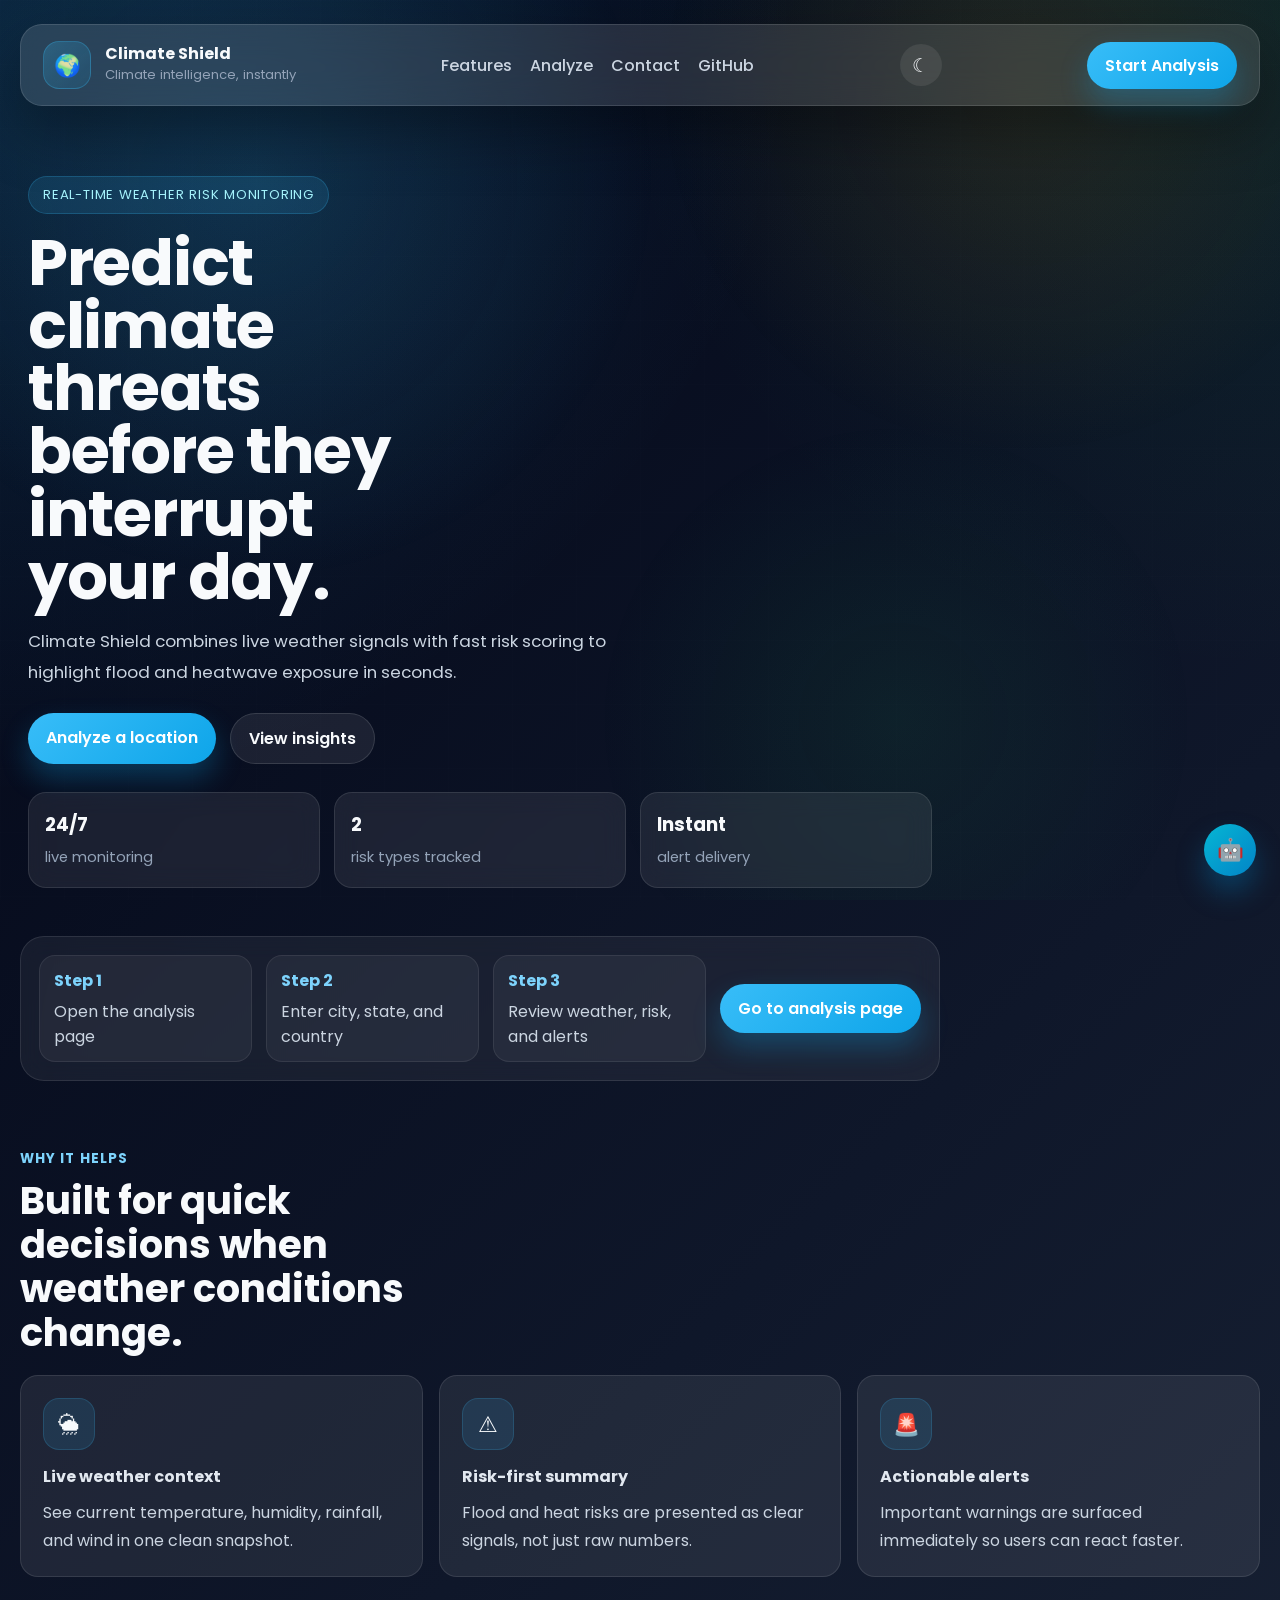
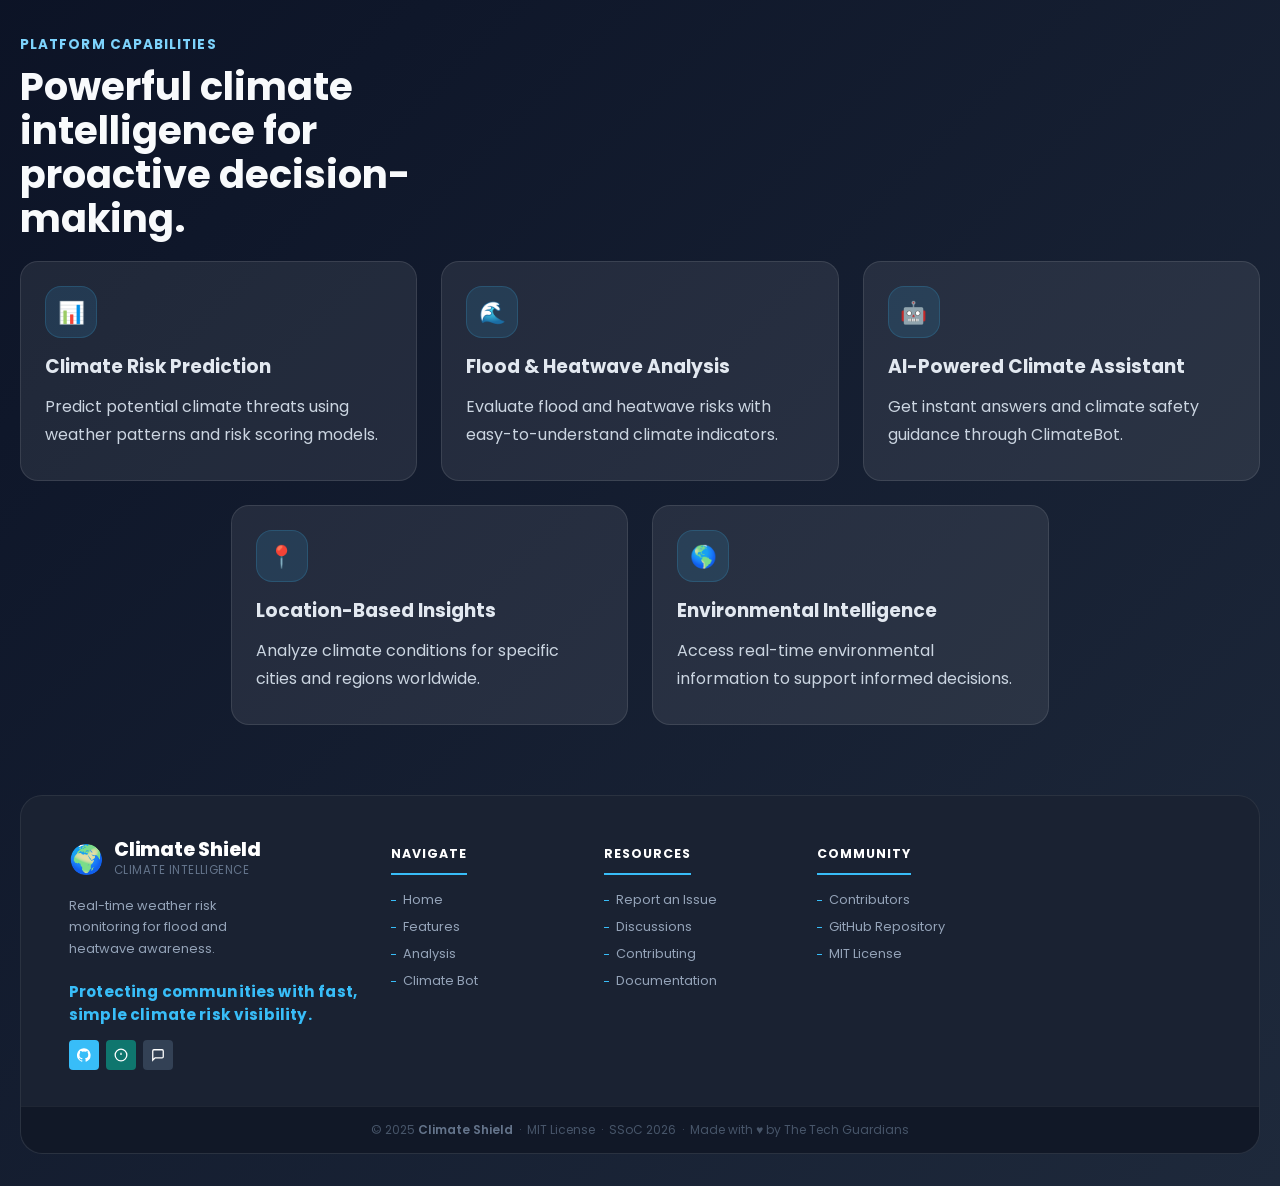
==== commit b32b189b: "Revert "Improvised the design and rebuilt the results section"" ====
--- a/Frontend/index.html
+++ b/Frontend/index.html
@@ -12,6 +12,8 @@
     <link rel="preconnect" href="https://fonts.googleapis.com" />
 
     <link rel="preconnect" href="https://fonts.gstatic.com" crossorigin />
+
+    <link rel="icon" type="image/png" href="favicon.png" />
 
     <link
       href="https://fonts.googleapis.com/css2?family=Poppins:wght@300;400;500;600;700&display=swap"
@@ -24,6 +26,7 @@
 
     <div class="page-shell">
       <nav class="navbar">
+        <div class="brand-marks">
         <a class="brand" href="#home">
           <span class="brand-mark">🌍</span>
           <span>
@@ -31,155 +34,301 @@
             <small>Climate intelligence, instantly</small>
           </span>
         </a>
-
-            <div class="nav-links">
-                <a href="#features">Features</a>
-                <a href="Analysis/analysis.html">Analyze</a>
-                <a href="https://github.com/thetechguardians/Climate-Shield" target="_blank">Contact</a>
-                <a href="https://github.com/thetechguardians/Climate-Shield" target="_blank">GitHub</a>
-            </div>
-
-            <button id="theme-toggle" class="theme-toggle">☾</button>
-            <a class="nav-cta" href="Analysis/analysis.html">Start Analysis</a>
-        </nav>
-
-
-
-        <main id="home" class="container">
-
-            <section class="hero">
-                <div class="hero-left-wrapper">
-                    <div class="hero-copy">
-
-                        <span class="eyebrow">Real-time weather risk monitoring</span>
-
-                        <h1>Predict climate threats before they interrupt your day.</h1>
-
-                        <p>
-                            Climate Shield combines live weather signals with fast risk scoring to
-                            highlight flood and heatwave exposure in seconds.
-                        </p>
-
-                        <div class="hero-actions">
-                            <a class="primary-action" href="Analysis/analysis.html">Analyze a location</a>
-                            <a class="secondary-action" href="#features">View insights</a>
-                        </div>
-
-                        <div class="hero-stats">
-                            <div>
-                                <strong>24/7</strong>
-                                <span>live monitoring</span>
-                            </div>
-                            <div>
-                                <strong>2</strong>
-                                <span>risk types tracked</span>
-                            </div>
-                            <div>
-                                <strong>Instant</strong>
-                                <span>alert delivery</span>
-                            </div>
-                        </div>
-
-                    </div>
-                </div>
-                
-                <div class="home-hero-right">
-                    <div class="image-wrapper home-carousel">
-                        <img src="images/weather_1.jpg" alt="Climate Shield Dashboard" class="carousel-img active" />
-                        <img src="images/weather_2.jpg" alt="Flood Risk Analysis" class="carousel-img" />
-                        <img src="images/weather_3.jpg" alt="Heatwave Prediction" class="carousel-img" />
-                        <div class="overlay-gradient"></div>
-                    </div>
-                </div>
-
-            </section>
-
-            <div class="hero-strip" style="margin-bottom: 60px;">
-
-                <div class="hero-strip-item">
-                    <strong>Step 1</strong>
-                    <span>Open the analysis page</span>
-                </div>
-
-                <div class="hero-strip-item">
-                    <strong>Step 2</strong>
-                    <span>Enter city, state, and country</span>
-                </div>
-
-                <div class="hero-strip-item">
-                    <strong>Step 3</strong>
-                    <span>Review weather, risk, and alerts</span>
-                </div>
-
-                <a class="primary-action full-width-action" href="Analysis/analysis.html">Go to analysis page</a>
-
-            </div>
-
-            <section id="features" class="feature-section">
-
-                <div class="section-heading">
-                    <span>Why it helps</span>
-                    <h2>Built for quick decisions when weather conditions change.</h2>
-                </div>
-
-                <div class="feature-grid">
-
-                    <article class="feature-card">
-                        <div class="feature-icon">🌦</div>
-                        <h3>Live weather context</h3>
-                        <p>See current temperature, humidity, rainfall, and wind in one clean snapshot.</p>
-                    </article>
-
-                    <article class="feature-card">
-                        <div class="feature-icon">⚠</div>
-                        <h3>Risk-first summary</h3>
-                        <p>Flood and heat risks are presented as clear signals, not just raw numbers.</p>
-                    </article>
-
-                    <article class="feature-card">
-                        <div class="feature-icon">🚨</div>
-                        <h3>Actionable alerts</h3>
-                        <p>Important warnings are surfaced immediately so users can react faster.</p>
-                    </article>
-
-                </div>
-
-            </section>
-
-        </main>
-
-        <footer id="contact" class="footer">
-
-            <div>
-                <strong>Climate Shield</strong>
-                <p>Protecting communities with fast, simple climate risk visibility.</p>
-            </div>
-
-            <div class="footer-links">
-                <a href="#home">Home</a>
-                <a href="#features">Features</a>
-                <a href="Analysis/analysis.html">Analysis</a>
-            </div>
-
-            <div class="contact-section">
-                <strong>Contact & Support</strong>
-                <div class="contact-links">
-                    <a href="https://github.com/thetechguardians/Climate-Shield" target="_blank">
-                        GitHub Repository
-                    </a>
-                    <a href="https://github.com/thetechguardians/Climate-Shield/issues" target="_blank">
-                        Report an Issue
-                    </a>
-                    <a href="https://github.com/thetechguardians/Climate-Shield/discussions" target="_blank">
-                        GitHub Discussions
-                    </a>
-                </div>
-            </div>
-
-            <p class="footer-note">
-                Designed for rapid weather risk screening and emergency awareness.
+        </div>
+        <div class="nav-links">
+          <a href="#features">Features</a>
+          <a href="Analysis/analysis.html">Analyze</a>
+          <a href="#contact">Contact</a>
+          <a
+            href="https://github.com/thetechguardians/Climate-Shield"
+            target="_blank"
+            >GitHub</a
+          >
+        </div>
+          <div id="theme-button">
+        <button id="theme-toggle" class="theme-toggle">☾</button> </div>
+        <div id="analysis-button">
+        <a class="nav-cta" href="Analysis/analysis.html">Start Analysis</a> </div>
+      </nav>
+        
+      <main id="home" class="container">
+        <section class="hero">
+          <div class="hero-copy">
+            <span class="eyebrow">Real-time weather risk monitoring</span>
+
+            <h1>Predict climate threats before they interrupt your day.</h1>
+
+            <p>
+              Climate Shield combines live weather signals with fast risk
+              scoring to highlight flood and heatwave exposure in seconds.
             </p>
-        </footer>
+
+            <div class="hero-actions">
+              <a class="primary-action" href="Analysis/analysis.html"
+                >Analyze a location</a
+              >
+              <a class="secondary-action" href="#features">View insights</a>
+            </div>
+
+            <div class="hero-stats">
+              <div>
+                <strong>24/7</strong>
+                <span>live monitoring</span>
+              </div>
+              <div>
+                <strong>2</strong>
+                <span>risk types tracked</span>
+              </div>
+              <div>
+                <strong>Instant</strong>
+                <span>alert delivery</span>
+              </div>
+            </div>
+          </div>
+
+          <div class="hero-strip">
+            <div class="hero-strip-item">
+              <strong>Step 1</strong>
+              <span>Open the analysis page</span>
+            </div>
+
+            <div class="hero-strip-item">
+              <strong>Step 2</strong>
+              <span>Enter city, state, and country</span>
+            </div>
+
+            <div class="hero-strip-item">
+              <strong>Step 3</strong>
+              <span>Review weather, risk, and alerts</span>
+            </div>
+
+            <a
+              class="primary-action full-width-action"
+              href="Analysis/analysis.html"
+              >Go to analysis page</a
+            >
+          </div>
+        </section>
+
+        <section id="features" class="feature-section">
+          <div class="section-heading">
+            <span>Why it helps</span>
+            <h2>Built for quick decisions when weather conditions change.</h2>
+          </div>
+
+          <div class="feature-grid">
+            <article class="feature-card">
+              <div class="feature-icon">🌦</div>
+              <h3>Live weather context</h3>
+              <p>
+                See current temperature, humidity, rainfall, and wind in one
+                clean snapshot.
+              </p>
+            </article>
+
+            <article class="feature-card">
+              <div class="feature-icon">⚠</div>
+              <h3>Risk-first summary</h3>
+              <p>
+                Flood and heat risks are presented as clear signals, not just
+                raw numbers.
+              </p>
+            </article>
+
+            <article class="feature-card">
+              <div class="feature-icon">🚨</div>
+              <h3>Actionable alerts</h3>
+              <p>
+                Important warnings are surfaced immediately so users can react
+                faster.
+              </p>
+            </article>
+          </div>
+        </section>
+        <section class="capabilities-section">
+          <div class="section-heading">
+            <span>Platform Capabilities</span>
+            <h2>
+              Powerful climate intelligence for proactive decision-making.
+            </h2>
+          </div>
+
+          <div class="capability-grid">
+            <article class="capability-card">
+              <div class="feature-icon">📊</div>
+              <h3>Climate Risk Prediction</h3>
+              <p>
+                Predict potential climate threats using weather patterns and
+                risk scoring models.
+              </p>
+            </article>
+
+            <article class="capability-card">
+              <div class="feature-icon">🌊</div>
+              <h3>Flood & Heatwave Analysis</h3>
+              <p>
+                Evaluate flood and heatwave risks with easy-to-understand
+                climate indicators.
+              </p>
+            </article>
+
+            <article class="capability-card">
+              <div class="feature-icon">🤖</div>
+              <h3>AI-Powered Climate Assistant</h3>
+              <p>
+                Get instant answers and climate safety guidance through
+                ClimateBot.
+              </p>
+            </article>
+
+            <article class="capability-card">
+              <div class="feature-icon">📍</div>
+              <h3>Location-Based Insights</h3>
+              <p>
+                Analyze climate conditions for specific cities and regions
+                worldwide.
+              </p>
+            </article>
+
+            <article class="capability-card">
+              <div class="feature-icon">🌎</div>
+              <h3>Environmental Intelligence</h3>
+              <p>
+                Access real-time environmental information to support informed
+                decisions.
+              </p>
+            </article>
+          </div>
+        </section>
+      </main>
+
+      <footer id="contact" style="
+        display: block !important;
+        background: #1a2232 !important;
+        padding: 0 !important;
+        margin-top: 30px;
+        border-radius: 22px;
+        border: 1px solid rgba(255,255,255,0.07);
+      ">
+
+        <!-- main footer content -->
+        <div style="padding: 44px 48px 36px; display: grid; grid-template-columns: 1.6fr 1fr 1fr 1fr 1fr; gap: 32px; align-items: start;">
+
+          <!-- col 1: brand -->
+          <div>
+            <div style="display:flex; align-items:center; gap:10px; margin-bottom:16px;">
+              <span style="font-size:28px; line-height:1;">🌍</span>
+              <div>
+                <div style="font-size:1.2rem; font-weight:800; color:#ffffff; letter-spacing:-0.01em; line-height:1;">Climate Shield</div>
+                <div style="font-size:0.72rem; color:#64748b; letter-spacing:0.04em; margin-top:2px; text-transform:uppercase;">Climate Intelligence</div>
+              </div>
+            </div>
+            <p style="font-size:0.8rem; color:#94a3b8; line-height:1.7; margin-bottom:20px; max-width:200px;">
+              Real-time weather risk monitoring for flood and heatwave awareness.
+            </p>
+            <!-- phone-style contact -->
+            <div style="font-size:0.95rem; font-weight:700; color:#38bdf8; margin-bottom:14px; letter-spacing:0.01em;">
+              Protecting communities with fast, simple climate risk visibility.
+            </div>
+            <!-- social icons row -->
+            <div style="display:flex; gap:7px;">
+              <a href="https://github.com/thetechguardians/Climate-Shield" target="_blank" rel="noopener"
+                 style="width:30px;height:30px;border-radius:4px;background:#38bdf8;display:flex;align-items:center;justify-content:center;text-decoration:none;"
+                 onmouseover="this.style.background='#0ea5e9'" onmouseout="this.style.background='#38bdf8'">
+                <svg width="14" height="14" fill="white" viewBox="0 0 24 24"><path d="M12 .3a12 12 0 0 0-3.8 23.4c.6.1.8-.3.8-.6v-2c-3.3.7-4-1.6-4-1.6-.6-1.4-1.4-1.8-1.4-1.8-1-.7.1-.7.1-.7 1.2.1 1.8 1.2 1.8 1.2 1 1.8 2.8 1.3 3.5 1 .1-.8.4-1.3.7-1.6-2.7-.3-5.5-1.3-5.5-5.9 0-1.3.5-2.4 1.2-3.2 0-.4-.5-1.6.2-3.2 0 0 1-.3 3.3 1.2a11.5 11.5 0 0 1 6 0C17 4.7 18 5 18 5c.7 1.6.2 2.8.1 3.2.8.8 1.2 1.9 1.2 3.2 0 4.6-2.8 5.6-5.5 5.9.5.4.9 1.2.9 2.3v3.3c0 .3.2.7.8.6A12 12 0 0 0 12 .3"/></svg>
+              </a>
+              <a href="https://github.com/thetechguardians/Climate-Shield/issues" target="_blank" rel="noopener"
+                 style="width:30px;height:30px;border-radius:4px;background:#0f766e;display:flex;align-items:center;justify-content:center;text-decoration:none;"
+                 onmouseover="this.style.background='#0d9488'" onmouseout="this.style.background='#0f766e'">
+                <svg width="14" height="14" fill="none" stroke="white" stroke-width="2.2" viewBox="0 0 24 24"><circle cx="12" cy="12" r="10"/><line x1="12" y1="8" x2="12" y2="12"/><line x1="12" y1="16" x2="12.01" y2="16"/></svg>
+              </a>
+              <a href="https://github.com/thetechguardians/Climate-Shield/discussions" target="_blank" rel="noopener"
+                 style="width:30px;height:30px;border-radius:4px;background:#334155;display:flex;align-items:center;justify-content:center;text-decoration:none;"
+                 onmouseover="this.style.background='#475569'" onmouseout="this.style.background='#334155'">
+                <svg width="14" height="14" fill="none" stroke="white" stroke-width="2.2" viewBox="0 0 24 24"><path d="M21 15a2 2 0 0 1-2 2H7l-4 4V5a2 2 0 0 1 2-2h14a2 2 0 0 1 2 2z"/></svg>
+              </a>
+            </div>
+          </div>
+
+          <!-- col 2: navigate -->
+          <div>
+            <p style="font-size:0.78rem;font-weight:700;color:#ffffff;text-transform:uppercase;letter-spacing:0.08em;margin-bottom:16px;padding-bottom:10px;border-bottom:2px solid #38bdf8;display:inline-block;">Navigate</p>
+            <div style="display:flex;flex-direction:column;gap:9px;">
+              <a href="#home"                  style="font-size:0.8rem;color:#94a3b8;text-decoration:none;display:flex;align-items:center;gap:7px;transition:color 0.2s;" onmouseover="this.style.color='#38bdf8'" onmouseout="this.style.color='#94a3b8'"><span style="width:5px;height:1.5px;background:#38bdf8;display:inline-block;flex-shrink:0;"></span>Home</a>
+              <a href="#features"              style="font-size:0.8rem;color:#94a3b8;text-decoration:none;display:flex;align-items:center;gap:7px;" onmouseover="this.style.color='#38bdf8'" onmouseout="this.style.color='#94a3b8'"><span style="width:5px;height:1.5px;background:#38bdf8;display:inline-block;flex-shrink:0;"></span>Features</a>
+              <a href="Analysis/analysis.html" style="font-size:0.8rem;color:#94a3b8;text-decoration:none;display:flex;align-items:center;gap:7px;" onmouseover="this.style.color='#38bdf8'" onmouseout="this.style.color='#94a3b8'"><span style="width:5px;height:1.5px;background:#38bdf8;display:inline-block;flex-shrink:0;"></span>Analysis</a>
+              <a href="#chatbot-panel"         style="font-size:0.8rem;color:#94a3b8;text-decoration:none;display:flex;align-items:center;gap:7px;" onmouseover="this.style.color='#38bdf8'" onmouseout="this.style.color='#94a3b8'"><span style="width:5px;height:1.5px;background:#38bdf8;display:inline-block;flex-shrink:0;"></span>Climate Bot</a>
+            </div>
+          </div>
+
+          <!-- col 3: resources -->
+          <div>
+            <p style="font-size:0.78rem;font-weight:700;color:#ffffff;text-transform:uppercase;letter-spacing:0.08em;margin-bottom:16px;padding-bottom:10px;border-bottom:2px solid #38bdf8;display:inline-block;">Resources</p>
+            <div style="display:flex;flex-direction:column;gap:9px;">
+
+              <a href="https://github.com/thetechguardians/Climate-Shield/issues" target="_blank" rel="noopener"
+                 style="font-size:0.8rem;color:#94a3b8;text-decoration:none;display:flex;align-items:center;gap:7px;" onmouseover="this.style.color='#38bdf8'" onmouseout="this.style.color='#94a3b8'"><span style="width:5px;height:1.5px;background:#38bdf8;display:inline-block;flex-shrink:0;"></span>Report an Issue</a>
+              <a href="https://github.com/thetechguardians/Climate-Shield/discussions" target="_blank" rel="noopener"
+                 style="font-size:0.8rem;color:#94a3b8;text-decoration:none;display:flex;align-items:center;gap:7px;" onmouseover="this.style.color='#38bdf8'" onmouseout="this.style.color='#94a3b8'"><span style="width:5px;height:1.5px;background:#38bdf8;display:inline-block;flex-shrink:0;"></span>Discussions</a>
+              <a href="https://github.com/thetechguardians/Climate-Shield/blob/main/CONTRIBUTING.md" target="_blank" rel="noopener"
+                 style="font-size:0.8rem;color:#94a3b8;text-decoration:none;display:flex;align-items:center;gap:7px;" onmouseover="this.style.color='#38bdf8'" onmouseout="this.style.color='#94a3b8'"><span style="width:5px;height:1.5px;background:#38bdf8;display:inline-block;flex-shrink:0;"></span>Contributing</a>
+              <a href="https://github.com/thetechguardians/Climate-Shield/blob/main/README.md" target="_blank" rel="noopener"
+                 style="font-size:0.8rem;color:#94a3b8;text-decoration:none;display:flex;align-items:center;gap:7px;" onmouseover="this.style.color='#38bdf8'" onmouseout="this.style.color='#94a3b8'"><span style="width:5px;height:1.5px;background:#38bdf8;display:inline-block;flex-shrink:0;"></span>Documentation</a>
+            </div>
+          </div>
+
+          
+
+          <!-- col 4: Community -->
+          <div>
+            <p style="font-size:0.78rem;font-weight:700;color:#ffffff;text-transform:uppercase;letter-spacing:0.08em;margin-bottom:16px;padding-bottom:10px;border-bottom:2px solid #38bdf8;display:inline-block;">Community</p>
+            <div style="display:flex;flex-direction:column;gap:9px;">
+             
+              <a href="https://github.com/thetechguardians/Climate-Shield/graphs/contributors" style="font-size:0.8rem;color:#94a3b8;text-decoration:none;display:flex;align-items:center;gap:7px;" onmouseover="this.style.color='#38bdf8'" onmouseout="this.style.color='#94a3b8'"><span style="width:5px;height:1.5px;background:#38bdf8;display:inline-block;flex-shrink:0;"></span>Contributors</a>
+                            <a href="https://github.com/thetechguardians/Climate-Shield" target="_blank" rel="noopener"
+                 style="font-size:0.8rem;color:#94a3b8;text-decoration:none;display:flex;align-items:center;gap:7px;" onmouseover="this.style.color='#38bdf8'" onmouseout="this.style.color='#94a3b8'"><span style="width:5px;height:1.5px;background:#38bdf8;display:inline-block;flex-shrink:0;"></span>GitHub Repository</a>
+              <a href="https://github.com/thetechguardians/Climate-Shield/blob/main/LICENSE" target="_blank" rel="noopener"
+                 style="font-size:0.8rem;color:#94a3b8;text-decoration:none;display:flex;align-items:center;gap:7px;" onmouseover="this.style.color='#38bdf8'" onmouseout="this.style.color='#94a3b8'"><span style="width:5px;height:1.5px;background:#38bdf8;display:inline-block;flex-shrink:0;"></span>MIT License</a>
+            </div>
+          </div>
+
+        </div><!-- /main grid -->
+
+        <!-- copyright bar — darker strip like IQMS -->
+        <div style="background:#111827; border-top:1px solid rgba(255,255,255,0.06); padding:14px 48px; display:flex; align-items:center; justify-content:center; border-radius:0 0 22px 22px;">
+          <p style="font-size:0.75rem; color:#475569; margin:0; text-align:center;">
+            &copy; 2025 <strong style="color:#64748b; font-weight:600;">Climate Shield</strong>
+            &nbsp;&middot;&nbsp; MIT License
+            &nbsp;&middot;&nbsp; SSoC 2026
+            &nbsp;&middot;&nbsp; Made with &#9829; by The Tech Guardians
+          </p>
+        </div>
+
+        <!-- responsive styles -->
+        <style>
+          @media (max-width: 1024px) {
+            #contact > div:first-of-type {
+              grid-template-columns: 1fr 1fr 1fr !important;
+            }
+          }
+          @media (max-width: 700px) {
+            #contact > div:first-of-type {
+              grid-template-columns: 1fr 1fr !important;
+              padding: 32px 24px 28px !important;
+            }
+            #contact > div:last-of-type {
+              padding-left: 24px !important;
+              padding-right: 24px !important;
+            }
+          }
+          @media (max-width: 480px) {
+            #contact > div:first-of-type {
+              grid-template-columns: 1fr !important;
+            }
+          }
+        </style>
+
+      </footer>
 
       <button
         id="chatbot-toggle"
@@ -227,7 +376,6 @@
             type="text"
             placeholder="Type your question..."
             autocomplete="off"
-            required
           />
           <button type="submit">Send</button>
         </form>
@@ -238,72 +386,5 @@
 
     <script src="script.js"></script>
     <script src="chatbot.js"></script>
-    <script>
-        (function(){
-            const toggle = document.getElementById('chatbot-toggle');
-            const panel = document.getElementById('chatbot-panel');
-            const closeBtn = document.getElementById('chatbot-close');
-            const form = document.getElementById('chatbot-form');
-            const input = document.getElementById('chatbot-input');
-            const messagesDiv = document.getElementById('chatbot-messages');
-            const statusDiv = document.getElementById('chatbot-status');
-
-            function addMessage(text, isUser) {
-                const msgDiv = document.createElement('div');
-                msgDiv.className = isUser ? 'message user' : 'message bot';
-                msgDiv.innerText = text;
-                messagesDiv.appendChild(msgDiv);
-                messagesDiv.scrollTop = messagesDiv.scrollHeight;
-            }
-
-            function showStatus(msg) {
-                statusDiv.innerText = msg;
-                statusDiv.classList.remove('hidden');
-                setTimeout(() => statusDiv.classList.add('hidden'), 2200);
-            }
-
-            async function getBotReply(question) {
-                const q = question.toLowerCase();
-                if (q.includes('flood') || q.includes('flooding')) {
-                    return "🌊 Flood risk is calculated using rainfall intensity, soil moisture, and river levels. Climate Shield monitors real-time precipitation and terrain vulnerability to flag potential flash floods.";
-                } else if (q.includes('heatwave') || q.includes('extreme heat')) {
-                    return "🔥 Heatwave risks increase when temperatures exceed regional thresholds. We analyze thermal stress, humidity, and duration to provide early heat alerts.";
-                } else if (q.includes('cyclone') || q.includes('hurricane') || q.includes('typhoon')) {
-                    return "🌀 Cyclones are tracked using wind speed patterns, pressure drops, and storm surge modeling. Our system highlights areas at risk of severe winds and coastal flooding.";
-                } else if (q.includes('climate change')) {
-                    return "🌎 Climate change amplifies extreme weather events — heavier rainfall, prolonged heatwaves, and stronger storms. Climate Shield helps communities build adaptive resilience.";
-                } else {
-                    return "💡 I can answer questions about flood risk, heatwaves, cyclones, climate adaptation, and weather preparedness. Try: 'How to prepare for floods?' or 'Heatwave safety tips'.";
-                }
-            }
-
-            form.addEventListener('submit', async (e) => {
-                e.preventDefault();
-                const userMsg = input.value.trim();
-                if (!userMsg) return;
-                addMessage(userMsg, true);
-                input.value = '';
-                showStatus('Analyzing climate data...');
-                try {
-                    const reply = await getBotReply(userMsg);
-                    addMessage(reply, false);
-                    statusDiv.classList.add('hidden');
-                } catch (err) {
-                    addMessage("Sorry, I'm having trouble. Please try again.", false);
-                    statusDiv.classList.add('hidden');
-                }
-            });
-
-            toggle.addEventListener('click', () => {
-                panel.classList.toggle('hidden');
-                const expanded = !panel.classList.contains('hidden');
-                toggle.setAttribute('aria-expanded', expanded);
-            });
-            closeBtn.addEventListener('click', () => {
-                panel.classList.add('hidden');
-                toggle.setAttribute('aria-expanded', 'false');
-            });
-        })();
-    </script>
 </body>
 </html>
--- a/Frontend/style.css
+++ b/Frontend/style.css
@@ -21,6 +21,7 @@
   --warning: #f59e0b;
   --shadow: 0 24px 60px rgba(0, 0, 0, 0.35);
 }
+
 body.light-mode {
   --bg-0: #f8fafc;
   --bg-1: #edf2f7;
@@ -35,6 +36,7 @@
 
   --shadow: 0 10px 30px rgba(0, 0, 0, 0.08);
 }
+
 .theme-toggle {
   width: 42px;
   height: 42px;
@@ -47,11 +49,12 @@
   display: flex;
   align-items: center;
   justify-content: center;
-  flex: 0 0 auto;
-}
+}
+
 .theme-toggle:hover {
   transform: scale(1.05);
 }
+
 html {
   scroll-behavior: smooth;
 }
@@ -118,6 +121,7 @@
   justify-content: space-between;
   gap: 20px;
   padding: 16px 22px;
+  flex-wrap: wrap;
   border: 1px solid rgba(255, 255, 255, 0.12);
   border-radius: 22px;
   background: var(--panel-strong);
@@ -125,11 +129,13 @@
   box-shadow: var(--shadow);
   margin-bottom: 28px;
 }
+
 body.light-mode .navbar {
   background: rgba(255, 255, 255, 0.35);
   backdrop-filter: blur(20px);
   border: 1px solid rgba(255, 255, 255, 0.4);
 }
+
 .brand {
   display: flex;
   align-items: center;
@@ -187,7 +193,8 @@
 }
 
 .nav-links a:hover,
-.footer-links a:hover {
+.footer-links a:hover,
+.contact-links a:hover {
   color: white;
   transform: translateY(-1px);
 }
@@ -230,12 +237,12 @@
 }
 
 .hero {
-    display: grid;
-    grid-template-columns: 1.2fr 0.8fr;
-    gap: 60px;
-    align-items: center;
-    padding: 18px 0 34px;
-    max-width: 1140px;
+  display: grid;
+  grid-template-columns: minmax(0, 1fr);
+  gap: 24px;
+  align-items: start;
+  padding: 18px 0 34px;
+  max-width: 920px;
 }
 
 .hero-copy {
@@ -257,49 +264,10 @@
 }
 
 .hero-copy h1 {
-    font-size: clamp(2.2rem, 4vw, 4.2rem);
-    line-height: 1.1;
-    letter-spacing: -0.03em;
-    min-height: 3.3em;
-}
-
-.home-hero-right {
-    position: relative;
-    width: 100%;
-}
-
-.image-wrapper {
-    position: relative;
-    width: 100%;
-    aspect-ratio: 16 / 9;
-    border-radius: 20px;
-    overflow: hidden;
-    box-shadow: 0 20px 50px rgba(0, 0, 0, 0.4);
-    border: 1px solid rgba(255, 255, 255, 0.1);
-}
-
-.image-wrapper img {
-    width: 100%;
-    height: 100%;
-    object-fit: cover;
-    position: absolute;
-    top: 0;
-    left: 0;
-    opacity: 0;
-    transition: opacity 1s ease-in-out;
-}
-
-.image-wrapper img.active {
-    opacity: 1;
-}
-
-.overlay-gradient {
-    position: absolute;
-    inset: 0;
-    background: 
-        linear-gradient(to top, rgba(2, 6, 23, 0.95) 0%, rgba(2, 6, 23, 0.1) 60%);
-    pointer-events: none;
-    box-shadow: inset 0 0 30px rgba(0, 0, 0, 0.4);
+  font-size: clamp(2.6rem, 5vw, 5rem);
+  line-height: 0.98;
+  letter-spacing: -0.02em;
+  max-width: 10.5ch;
 }
 
 .hero-copy p {
@@ -379,140 +347,93 @@
   align-items: center;
 }
 
-.glass-card {
+.feature-section {
+  padding: 34px 0 18px;
+}
+
+.capabilities-section {
+  padding: 40px 0;
+}
+
+.capability-grid {
+  display: grid;
+  grid-template-columns: repeat(6, 1fr);
+  gap: 24px;
+}
+
+.capability-card:nth-child(1) {
+  grid-column: 1 / 3;
+}
+
+.capability-card:nth-child(2) {
+  grid-column: 3 / 5;
+}
+
+.capability-card:nth-child(3) {
+  grid-column: 5 / 7;
+}
+
+.capability-card:nth-child(4) {
+  grid-column: 2 / 4;
+}
+
+.capability-card:nth-child(5) {
+  grid-column: 4 / 6;
+}
+
+.capability-card {
+  min-height: 220px;
+  padding: 24px;
+  border-radius: 18px;
   background: rgba(255, 255, 255, 0.08);
-  border: 1px solid rgba(255, 255, 255, 0.12);
-  border-radius: 28px;
-  backdrop-filter: blur(20px);
-  padding: 34px;
-  box-shadow: var(--shadow);
-}
-
-.header {
-  text-align: center;
-  margin-bottom: 28px;
-}
-
-.logo {
-  width: 72px;
-  height: 72px;
-  display: grid;
-  place-items: center;
-  margin: 0 auto 14px;
-  border-radius: 22px;
-  background: linear-gradient(
-    135deg,
-    rgba(56, 189, 248, 0.2),
-    rgba(14, 165, 233, 0.06)
-  );
-  border: 1px solid rgba(56, 189, 248, 0.22);
-  font-size: 2rem;
-}
-
-.header h2 {
-  font-size: clamp(1.8rem, 3vw, 2.5rem);
-  margin-bottom: 10px;
-}
-
-.header p {
+  border: 1px solid rgba(255, 255, 255, 0.1);
+  transition: all 0.3s ease;
+}
+
+.capability-card:hover {
+  transform: translateY(-5px);
+  background: rgba(255, 255, 255, 0.12);
+}
+
+.capability-card h3 {
+  margin-bottom: 12px;
+  color: #e2e8f0;
+}
+
+.capability-card p {
   color: var(--muted);
   line-height: 1.7;
 }
 
-.input-container {
-  display: grid;
-  grid-template-columns: repeat(auto-fit, minmax(180px, 1fr));
+.section-heading {
+  display: flex;
+  flex-direction: column;
+  gap: 10px;
+  margin-bottom: 20px;
+}
+
+.section-heading span {
+  color: #7dd3fc;
+  font-weight: 700;
+  text-transform: uppercase;
+  letter-spacing: 0.08em;
+  font-size: 0.84rem;
+}
+
+.section-heading h2 {
+  font-size: clamp(1.5rem, 3vw, 2.4rem);
+  max-width: 18ch;
+  line-height: 1.15;
+}
+
+.feature-grid {
+  display: grid;
+  grid-template-columns: repeat(auto-fit, minmax(220px, 1fr));
   gap: 16px;
-  margin-bottom: 22px;
-}
-
-.input-group label {
-  display: block;
-  margin-bottom: 8px;
-  font-weight: 500;
-  color: var(--muted);
-}
-
-.input-group input {
-  width: 100%;
-  padding: 15px 16px;
-  border: 1px solid rgba(255, 255, 255, 0.1);
-  border-radius: 14px;
-  background: rgba(255, 255, 255, 0.09);
-  color: white;
-  font-size: 15px;
-  outline: none;
-  transition:
-    border-color 0.2s ease,
-    box-shadow 0.2s ease,
-    transform 0.2s ease;
-}
-
-.input-group input::placeholder {
-  color: #94a3b8;
-}
-
-.input-group input:focus {
-  border-color: rgba(56, 189, 248, 0.65);
-  box-shadow: 0 0 0 4px rgba(56, 189, 248, 0.14);
-  transform: translateY(-1px);
-}
-
-button {
-  width: 100%;
-  padding: 16px 18px;
-  border: none;
-  border-radius: 16px;
-  background: linear-gradient(135deg, var(--accent), var(--accent-2));
-  color: white;
-  font-size: 1rem;
-  font-weight: 700;
-  cursor: pointer;
-  transition:
-    transform 0.2s ease,
-    box-shadow 0.2s ease,
-    filter 0.2s ease;
-}
-
-button:hover {
-  transform: translateY(-2px);
-  box-shadow: 0 14px 28px rgba(14, 165, 233, 0.28);
-  filter: brightness(1.03);
-}
-
-.loading {
-  margin-top: 18px;
-  text-align: center;
-  color: #facc15;
-  font-weight: 600;
-}
-
-.weather-card {
-  margin-top: 30px;
-}
-
-.section-title {
-  margin-bottom: 18px;
-  font-size: 1.1rem;
-  font-weight: 700;
-  color: #7dd3fc;
-}
-
-.weather-grid,
-.risk-grid,
-.feature-grid {
-  display: grid;
-  gap: 16px;
-}
-
-.weather-grid {
-  grid-template-columns: repeat(auto-fit, minmax(160px, 1fr));
-  margin-bottom: 22px;
-}
-
-.weather-box,
-.risk-card,
+}
+
 .feature-card {
+  min-height: 190px;
   background: rgba(255, 255, 255, 0.08);
   border: 1px solid rgba(255, 255, 255, 0.1);
   border-radius: 18px;
@@ -523,157 +444,10 @@
     border-color 0.2s ease;
 }
 
-.weather-box:hover,
-.risk-card:hover,
 .feature-card:hover {
   transform: translateY(-3px);
   background: rgba(255, 255, 255, 0.12);
   border-color: rgba(255, 255, 255, 0.14);
-}
-
-.weather-box {
-  text-align: center;
-}
-
-.weather-box h3,
-.risk-card h3,
-.feature-card h3 {
-  margin-bottom: 10px;
-  color: #e2e8f0;
-  font-size: 1rem;
-}
-
-.weather-box p {
-  font-size: 1.55rem;
-  font-weight: 700;
-}
-
-.location-box {
-  background: rgba(56, 189, 248, 0.12);
-  padding: 20px 22px;
-  border-radius: 18px;
-  margin-bottom: 22px;
-  border: 1px solid rgba(56, 189, 248, 0.15);
-}
-
-.location-box h3 {
-  margin-bottom: 10px;
-}
-
-.location-box p {
-  color: #e2e8f0;
-  line-height: 1.6;
-}
-
-.risk-grid {
-  grid-template-columns: repeat(auto-fit, minmax(200px, 1fr));
-  margin-bottom: 22px;
-}
-
-.risk-card {
-  text-align: center;
-}
-
-.risk-card p {
-  font-size: 1.8rem;
-  font-weight: 800;
-}
-
-.flood {
-  background: rgba(239, 68, 68, 0.13);
-  border-color: rgba(239, 68, 68, 0.32);
-}
-
-.heat {
-  background: rgba(245, 158, 11, 0.13);
-  border-color: rgba(245, 158, 11, 0.32);
-}
-
-.alert-box {
-  padding: 20px;
-  border-radius: 18px;
-  line-height: 1.7;
-  font-weight: 600;
-  font-size: 0.98rem;
-  animation: fadeIn 0.35s ease;
-}
-
-.alert-danger {
-  background: rgba(239, 68, 68, 0.16);
-  border: 1px solid rgba(239, 68, 68, 0.42);
-  color: #fecaca;
-}
-
-.alert-warning {
-  background: rgba(34, 197, 94, 0.14);
-  border: 1px solid rgba(34, 197, 94, 0.35);
-  color: #bbf7d0;
-}
-
-.feature-section {
-  padding: 34px 0 18px;
-}
-
-.capabilities-section {
-  padding: 40px 0;
-}
-
-.capability-grid {
-  display: grid;
-  grid-template-columns: repeat(auto-fit, minmax(240px, 1fr));
-  gap: 18px;
-}
-
-.capability-card {
-  background: rgba(255, 255, 255, 0.08);
-  border: 1px solid rgba(255, 255, 255, 0.1);
-  border-radius: 18px;
-  padding: 24px;
-  transition: all 0.3s ease;
-}
-
-.capability-card:hover {
-  transform: translateY(-5px);
-  background: rgba(255, 255, 255, 0.12);
-}
-
-.capability-card h3 {
-  margin-bottom: 12px;
-  color: #e2e8f0;
-}
-
-.capability-card p {
-  color: var(--muted);
-  line-height: 1.7;
-}
-
-.section-heading {
-  display: flex;
-  flex-direction: column;
-  gap: 10px;
-  margin-bottom: 20px;
-}
-
-.section-heading span {
-  color: #7dd3fc;
-  font-weight: 700;
-  text-transform: uppercase;
-  letter-spacing: 0.08em;
-  font-size: 0.84rem;
-}
-
-.section-heading h2 {
-  font-size: clamp(1.5rem, 3vw, 2.4rem);
-  max-width: 18ch;
-  line-height: 1.15;
-}
-
-.feature-grid {
-  grid-template-columns: repeat(auto-fit, minmax(220px, 1fr));
-}
-
-.feature-card {
-  min-height: 190px;
 }
 
 .feature-icon {
@@ -688,6 +462,12 @@
   margin-bottom: 14px;
 }
 
+.feature-card h3 {
+  margin-bottom: 10px;
+  color: #e2e8f0;
+  font-size: 1rem;
+}
+
 .feature-card p {
   color: var(--muted);
   line-height: 1.7;
@@ -695,16 +475,15 @@
 
 .footer {
   margin-top: 30px;
-  padding: 22px 24px;
   border-radius: 22px;
   border: 1px solid rgba(255, 255, 255, 0.1);
   background: var(--panel-strong);
   color: var(--text);
   backdrop-filter: blur(18px);
   display: grid;
-  grid-template-columns: minmax(0, 1.2fr) auto;
+  grid-template-columns: minmax(0, 1fr) auto;
   gap: 16px 24px;
-  align-items: center;
+  align-items: start;
   box-shadow: var(--shadow);
 }
 
@@ -725,55 +504,35 @@
   gap: 16px;
   flex-wrap: wrap;
   justify-content: flex-end;
+  grid-column: 2;
+  grid-row: 1;
+}
+
+.contact-section {
+  display: flex;
+  flex-direction: column;
+  gap: 10px;
+  grid-column: 1;
+  grid-row: 2;
+}
+
+.contact-links {
+  display: flex;
+  flex-direction: column;
+  gap: 8px;
+}
+
+.contact-links a {
+  color: #dbeafe;
+  text-decoration: none;
+  transition:
+    color 0.2s ease,
+    transform 0.2s ease;
 }
 
 .footer-note {
   grid-column: 1 / -1;
   font-size: 0.92rem;
-}
-
-.footer-col strong {
-  display: block;
-  font-size: 1rem;
-  font-weight: 700;
-  margin-bottom: 0.5rem;
-  color: var(--text);
-}
-
-.footer-col p {
-  font-size: 0.8rem;
-  color: var(--muted);
-  line-height: 1.6;
-  max-width: 350px;
-}
-
-.footer-nav-links {
-  display: flex;
-  gap: 1.8rem;
-  align-items: center;
-  flex-wrap: wrap;
-}
-
-.footer-nav-links a {
-  text-decoration: none;
-  font-size: 0.85rem;
-  font-weight: 500;
-  color: var(--muted);
-  transition: color 0.2s;
-}
-
-.footer-nav-links a:hover {
-  color: var(--text);
-}
-
-.footer-legal {
-  width: 100%;
-  text-align: center;
-  font-size: 0.7rem;
-  color: var(--muted);
-  padding-top: 1rem;
-  border-top: 1px solid rgba(71, 85, 105, 0.3);
-  margin-top: 0.5rem;
 }
 
 .chatbot-toggle {
@@ -796,16 +555,24 @@
   background: linear-gradient(135deg, #06b6d4, #0284c7);
   box-shadow: 0 16px 28px rgba(2, 132, 199, 0.34);
   cursor: pointer;
+  transition:
+    transform 0.2s ease,
+    box-shadow 0.2s ease;
+}
+
+.chatbot-toggle:hover {
+  transform: translateY(-2px);
+  box-shadow: 0 18px 32px rgba(2, 132, 199, 0.42);
 }
 
 .chatbot-panel {
   position: fixed;
   right: 24px;
   bottom: 84px;
-  width: min(360px, calc(100vw - 24px));
+  width: min(380px, calc(100vw - 24px));
   border-radius: 20px;
   border: 1px solid rgba(255, 255, 255, 0.14);
-  background: rgba(2, 6, 23, 0.9);
+  background: rgba(2, 6, 23, 0.92);
   backdrop-filter: blur(16px);
   box-shadow: 0 24px 46px rgba(0, 0, 0, 0.48);
   z-index: 39;
@@ -836,6 +603,7 @@
   background: rgba(255, 255, 255, 0.08);
   color: white;
   font-size: 0.9rem;
+  cursor: pointer;
 }
 
 .chatbot-messages {
@@ -852,6 +620,7 @@
   padding: 10px 12px;
   line-height: 1.55;
   font-size: 0.92rem;
+  max-width: 88%;
 }
 
 .bot-message {
@@ -866,6 +635,22 @@
   border: 1px solid rgba(34, 197, 94, 0.3);
   color: #dcfce7;
   justify-self: end;
+}
+
+#chatbot-suggestions {
+  display: flex;
+  flex-wrap: wrap;
+  gap: 6px;
+  margin-bottom: 10px;
+  padding: 4px 2px;
+}
+
+#chatbot-suggestions button {
+  width: auto;
+  border-radius: 999px;
+  padding: 6px 10px;
+  font-size: 0.74rem;
+  font-weight: 600;
 }
 
 .chatbot-form {
@@ -897,6 +682,14 @@
   font-size: 0.84rem;
 }
 
+.feature-box {
+  margin: 20px;
+  padding: 15px;
+  border-radius: 12px;
+  background: rgba(255, 255, 255, 0.08);
+  color: white;
+}
+
 .hidden {
   display: none;
 }
@@ -919,12 +712,28 @@
     grid-template-columns: 1fr;
     justify-items: start;
   }
-
+  .navbar {
+    display: flex;
+    flex-direction: row;
+    align-items: center;
+    align-content: center;
+    justify-content: center;
+  }
+  .hero-actions {
+    display: flex;
+    justify-content: space-around;
+  }
   .nav-links,
   .footer-links {
     justify-content: flex-start;
   }
 
+  .footer-links,
+  .contact-section {
+    grid-column: 1;
+    grid-row: auto;
+  }
+
   .hero {
     grid-template-columns: 1fr;
   }
@@ -933,32 +742,57 @@
     grid-template-columns: 1fr;
   }
 
-    .home-hero-right {
-        margin-top: 20px;
-    }
-
-    .image-wrapper {
-        aspect-ratio: 16 / 9;
-    }
-
-    .hero-copy h1 {
-        max-width: 12ch;
-    }
+  .hero-copy h1 {
+    max-width: 12ch;
+  }
+}
+
+@media (max-width: 900px) {
+  .capability-grid {
+    grid-template-columns: repeat(2, 1fr);
+  }
+
+  .capability-grid .capability-card:nth-child(4),
+  .capability-grid .capability-card:nth-child(5) {
+    grid-column: auto;
+    justify-self: stretch;
+    max-width: none;
+  }
 }
 
 @media (max-width: 768px) {
+  .capability-grid {
+    grid-template-columns: 1fr;
+  }
+
+  .capability-card:nth-child(1),
+  .capability-card:nth-child(2),
+  .capability-card:nth-child(3),
+  .capability-card:nth-child(4),
+  .capability-card:nth-child(5) {
+    grid-column: auto;
+  }
   .page-shell {
     width: min(100% - 20px, 1240px);
     padding-top: 14px;
   }
 
   .navbar,
-  .glass-card,
   .footer {
     padding: 18px;
     border-radius: 20px;
   }
-
+  .navbar {
+    display: flex;
+    flex-direction: row;
+    align-items: center;
+    align-content: center;
+    justify-content: center;
+  }
+  .hero-actions {
+    display: flex;
+    justify-content: space-around;
+  }
   .nav-links {
     gap: 12px;
   }
@@ -972,19 +806,15 @@
   }
 
   .hero-stats {
-    grid-template-columns: 1fr;
+    display: flex;
+    flex-direction: row;
+    width: 100%;
   }
 
   .hero-strip {
     padding: 14px;
   }
 
-  .input-container {
-    grid-template-columns: 1fr;
-  }
-
-  .weather-grid,
-  .risk-grid,
   .feature-grid {
     grid-template-columns: 1fr;
   }
@@ -1011,54 +841,3 @@
     grid-template-columns: 1fr;
   }
 }
-.contact-section {
-  display: flex;
-  flex-direction: column;
-  gap: 10px;
-}
-
-.contact-links {
-  display: flex;
-  flex-direction: column;
-  gap: 8px;
-}
-
-.contact-links a {
-  color: #dbeafe;
-  text-decoration: none;
-  transition: opacity 0.3s ease;
-}
-
-.contact-links a:hover {
-  opacity: 0.8;
-}
-
-@media (max-width: 480px) {
-  .button-group {
-    flex-direction: column;
-    width: 100%;
-  }
-
-  .btn-primary,
-  .btn-secondary {
-    text-align: center;
-    justify-content: center;
-  }
-
-  .hero-heading {
-    font-size: clamp(1.8rem, 8vw, 2.5rem);
-  }
-}
-.feature-box {
-  margin: 20px;
-  padding: 15px;
-  border-radius: 12px;
-  background: rgba(255, 255, 255, 0.08);
-  color: white;
-}
-.message-time {
-  display: block;
-  margin-top: 4px;
-  font-size: 0.75rem;
-  opacity: 0.7;
-}
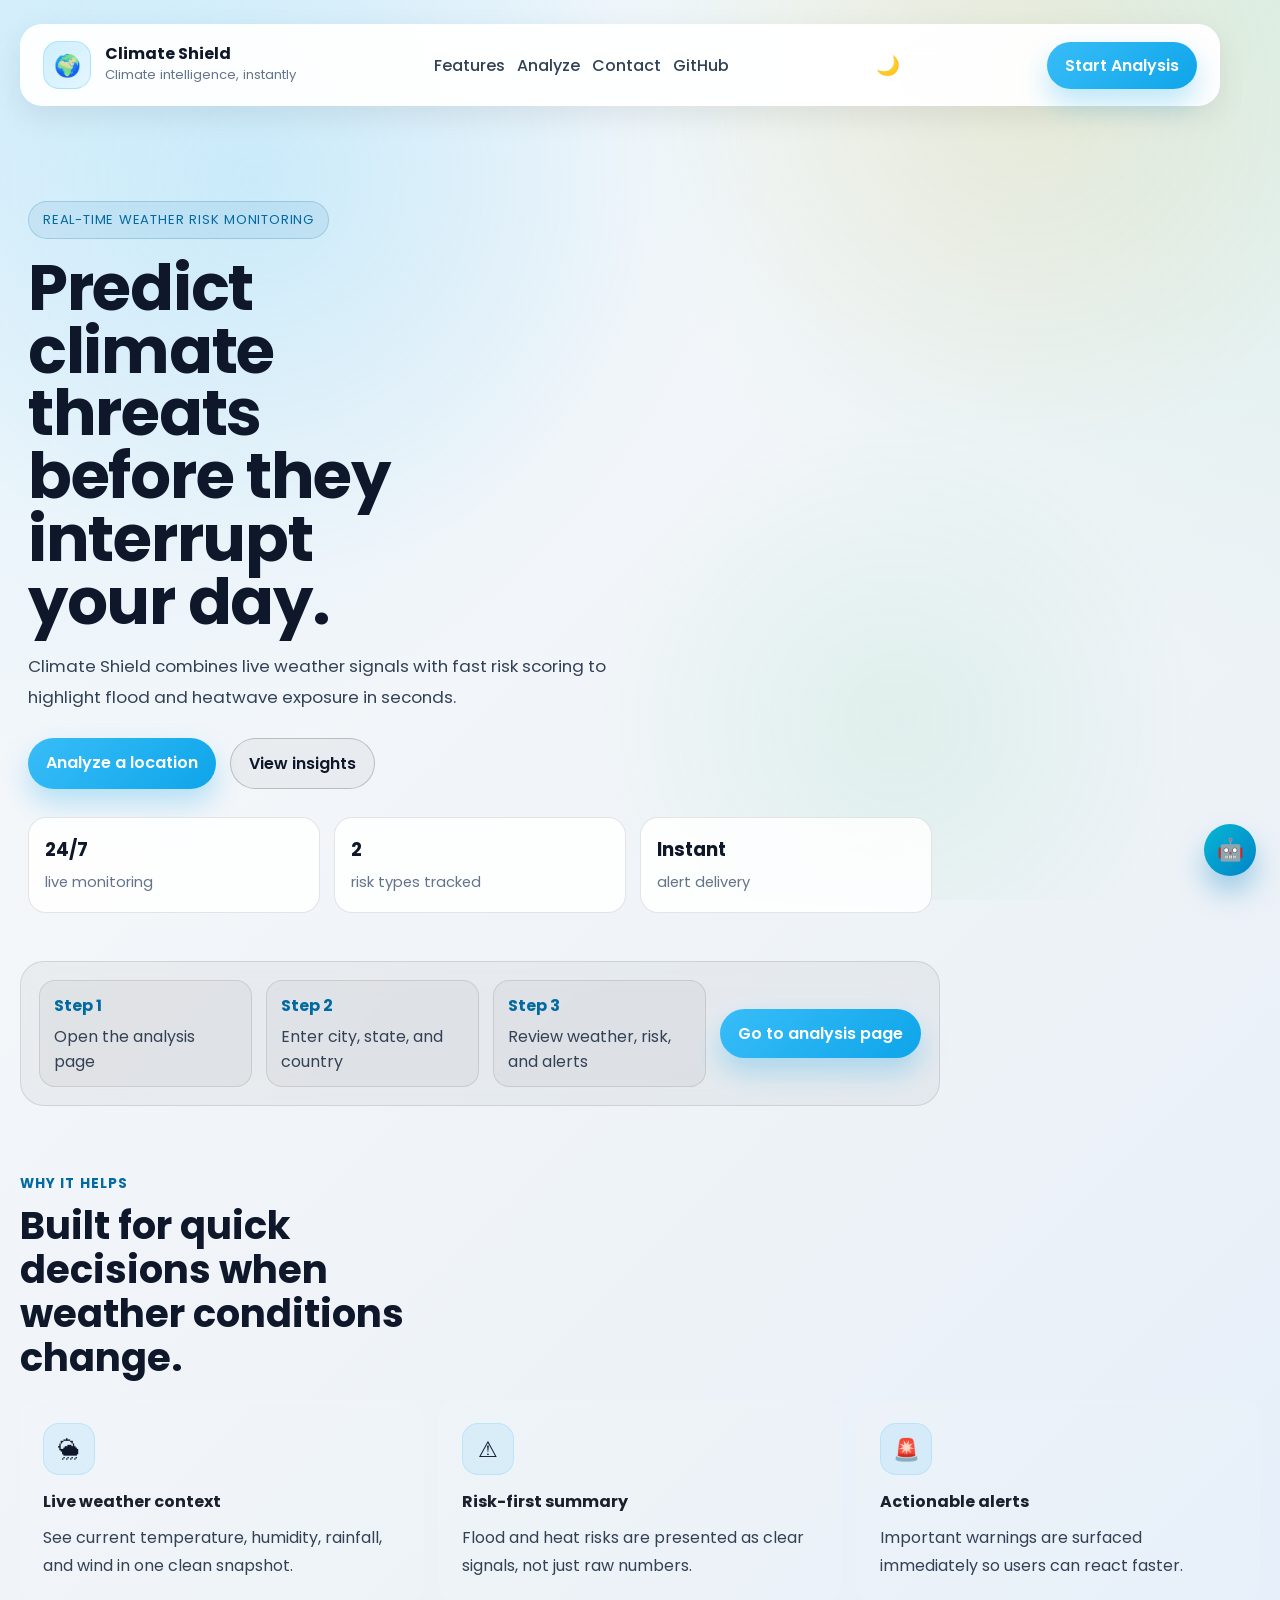
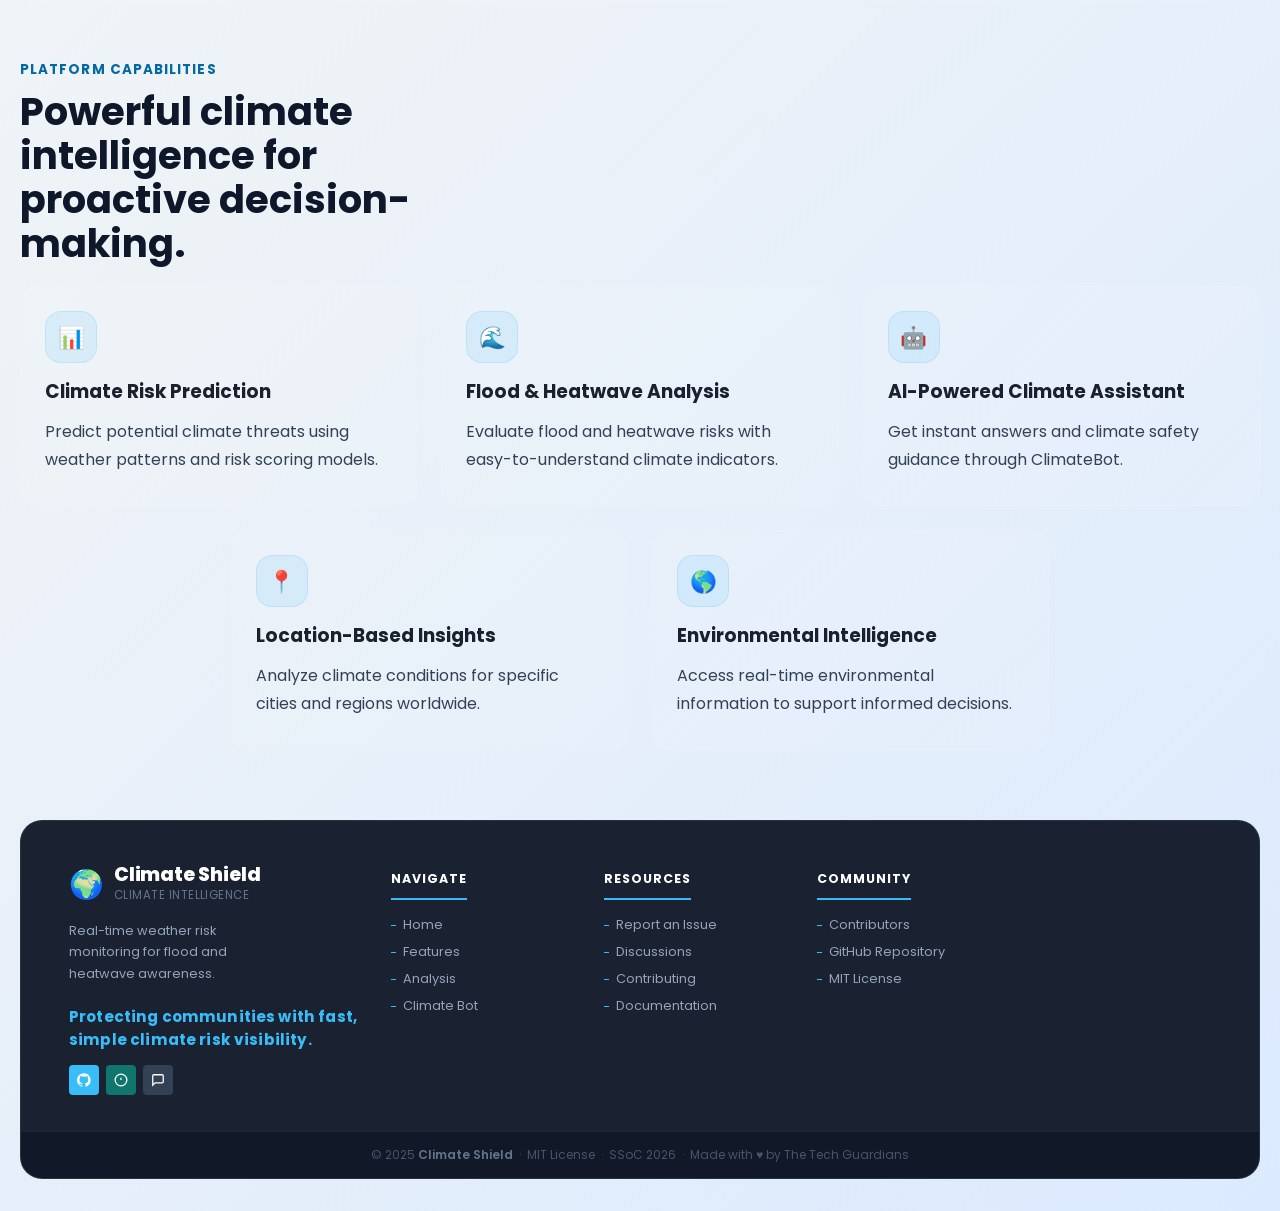
==== commit 895e9a30: "Merge branch 'main' into navbarchange" ====
--- a/Frontend/index.html
+++ b/Frontend/index.html
@@ -19,6 +19,8 @@
       href="https://fonts.googleapis.com/css2?family=Poppins:wght@300;400;500;600;700&display=swap"
       rel="stylesheet"
     />
+
+    <script src="theme.js"></script>
   </head>
 
   <body>
@@ -46,7 +48,7 @@
           >
         </div>
           <div id="theme-button">
-        <button id="theme-toggle" class="theme-toggle">☾</button> </div>
+        <button id="theme-toggle" class="theme-toggle" aria-label="Toggle light/dark mode"><span id="theme-icon">☀️</span></button> </div>
         <div id="analysis-button">
         <a class="nav-cta" href="Analysis/analysis.html">Start Analysis</a> </div>
       </nav>
--- a/Frontend/style.css
+++ b/Frontend/style.css
@@ -6,6 +6,18 @@
 }
 
 :root {
+  --bg-primary:    #0f1117;
+  --bg-secondary:  #161b27;
+  --bg-card:       #1a1f2e;
+  --text-primary:  #ffffff;
+  --text-muted:    #8892a4;
+  --text-heading:  #e2e8f0;
+  --border-color:  rgba(255, 255, 255, 0.1);
+  --border-strong: rgba(255, 255, 255, 0.2);
+  --shadow-color:  rgba(0, 0, 0, 0.4);
+  --input-bg:      #1a1f2e;
+  --btn-bg:        rgba(255, 255, 255, 0.07);
+  --btn-hover:     rgba(255, 255, 255, 0.12);
   --bg-0: #020617;
   --bg-1: #0f172a;
   --bg-2: #1e293b;
@@ -22,19 +34,28 @@
   --shadow: 0 24px 60px rgba(0, 0, 0, 0.35);
 }
 
-body.light-mode {
-  --bg-0: #f8fafc;
-  --bg-1: #edf2f7;
-  --bg-2: #dbeafe;
-
-  --panel: rgba(255, 255, 255, 0.75);
-  --panel-strong: rgba(255, 255, 255, 0.9);
-
-  --text: #0f172a;
-  --muted: #334155;
-  --muted-2: #64748b;
-
-  --shadow: 0 10px 30px rgba(0, 0, 0, 0.08);
+[data-theme="light"] {
+  --bg-primary:    #f4f6fa;
+  --bg-secondary:  #eaecf2;
+  --bg-card:       #ffffff;
+  --text-primary:  #0f1117;
+  --text-muted:    #5a6475;
+  --text-heading:  #1a202c;
+  --border-color:  rgba(0, 0, 0, 0.1);
+  --border-strong: rgba(0, 0, 0, 0.2);
+  --shadow-color:  rgba(0, 0, 0, 0.1);
+  --input-bg:      #ffffff;
+  --btn-bg:        rgba(0, 0, 0, 0.04);
+  --btn-hover:     rgba(0, 0, 0, 0.08);
+  --bg-0:          #f8fafc;
+  --bg-1:          #edf2f7;
+  --bg-2:          #dbeafe;
+  --panel:         rgba(255, 255, 255, 0.85);
+  --panel-strong:  rgba(255, 255, 255, 0.95);
+  --text:          #0f172a;
+  --muted:         #334155;
+  --muted-2:       #64748b;
+  --shadow:        0 10px 30px rgba(0, 0, 0, 0.08);
 }
 
 .theme-toggle {
@@ -118,6 +139,8 @@
 .navbar {
   display: flex;
   align-items: center;
+  position:fixed;
+  z-index: 2;
   justify-content: space-between;
   gap: 20px;
   padding: 16px 22px;
@@ -128,12 +151,15 @@
   backdrop-filter: blur(18px);
   box-shadow: var(--shadow);
   margin-bottom: 28px;
+   width: calc(100% - 32px);
+  max-width: 1200px;         /* caps it on large screens */
+  margin: 0 auto; 
 }
 
 body.light-mode .navbar {
   background: rgba(255, 255, 255, 0.35);
   backdrop-filter: blur(20px);
-  border: 1px solid rgba(255, 255, 255, 0.4);
+  border: 1px solid rgba(0, 0, 0, 0.08);
 }
 
 .brand {
@@ -177,9 +203,9 @@
 .nav-links {
   display: flex;
   align-items: center;
-  gap: 18px;
-  flex-wrap: wrap;
   justify-content: center;
+  gap: 12px;
+  flex-wrap: nowrap;
 }
 
 .nav-links a,
@@ -222,8 +248,8 @@
 
 .secondary-action {
   color: var(--text);
-  background: rgba(255, 255, 255, 0.08);
-  border: 1px solid rgba(255, 255, 255, 0.12);
+  background: var(--btn-bg);
+  border: 1px solid var(--border-strong);
 }
 
 .nav-cta:hover,
@@ -246,6 +272,7 @@
 }
 
 .hero-copy {
+  margin-top: 15vh;
   padding: 24px 8px;
 }
 
@@ -296,7 +323,7 @@
   padding: 18px 16px;
   border-radius: 18px;
   background: var(--panel);
-  border: 1px solid rgba(255, 255, 255, 0.1);
+  border: 1px solid var(--border-color);
   backdrop-filter: blur(12px);
 }
 
@@ -317,8 +344,8 @@
   gap: 14px;
   padding: 18px;
   border-radius: 24px;
-  background: rgba(255, 255, 255, 0.06);
-  border: 1px solid rgba(255, 255, 255, 0.1);
+  background: var(--btn-bg);
+  border: 1px solid var(--border-color);
   backdrop-filter: blur(12px);
   align-items: center;
 }
@@ -326,8 +353,8 @@
 .hero-strip-item {
   padding: 12px 14px;
   border-radius: 16px;
-  background: rgba(255, 255, 255, 0.05);
-  border: 1px solid rgba(255, 255, 255, 0.08);
+  background: var(--btn-bg);
+  border: 1px solid var(--border-color);
 }
 
 .hero-strip-item strong {
@@ -392,12 +419,12 @@
 
 .capability-card:hover {
   transform: translateY(-5px);
-  background: rgba(255, 255, 255, 0.12);
+  background: var(--btn-hover);
 }
 
 .capability-card h3 {
   margin-bottom: 12px;
-  color: #e2e8f0;
+  color: var(--text-heading);
 }
 
 .capability-card p {
@@ -476,7 +503,7 @@
 .footer {
   margin-top: 30px;
   border-radius: 22px;
-  border: 1px solid rgba(255, 255, 255, 0.1);
+  border: 1px solid var(--border-color);
   background: var(--panel-strong);
   color: var(--text);
   backdrop-filter: blur(18px);
@@ -574,7 +601,7 @@
   border: 1px solid rgba(255, 255, 255, 0.14);
   background: rgba(2, 6, 23, 0.92);
   backdrop-filter: blur(16px);
-  box-shadow: 0 24px 46px rgba(0, 0, 0, 0.48);
+  box-shadow: 0 24px 46px var(--shadow-color);
   z-index: 39;
   padding: 14px;
 }
@@ -599,9 +626,9 @@
   width: auto;
   padding: 4px 10px;
   border-radius: 10px;
-  border: 1px solid rgba(255, 255, 255, 0.18);
-  background: rgba(255, 255, 255, 0.08);
-  color: white;
+  border: 1px solid var(--border-strong);
+  background: var(--btn-bg);
+  color: var(--text-primary);
   font-size: 0.9rem;
   cursor: pointer;
 }
@@ -663,9 +690,9 @@
   width: 100%;
   padding: 10px 12px;
   border-radius: 12px;
-  border: 1px solid rgba(255, 255, 255, 0.14);
-  background: rgba(255, 255, 255, 0.08);
-  color: white;
+  border: 1px solid var(--border-strong);
+  background: var(--btn-bg);
+  color: var(--text-primary);
   outline: none;
 }
 
@@ -712,8 +739,9 @@
     grid-template-columns: 1fr;
     justify-items: start;
   }
-  .navbar {
-    display: flex;
+.navbar{
+    display:flex;
+    position:fixed;
     flex-direction: row;
     align-items: center;
     align-content: center;
@@ -744,6 +772,7 @@
 
   .hero-copy h1 {
     max-width: 12ch;
+    margin-top: 20vh;
   }
 }
 
@@ -782,8 +811,9 @@
     padding: 18px;
     border-radius: 20px;
   }
-  .navbar {
-    display: flex;
+  .navbar{
+    display:flex;
+    position: fixed;
     flex-direction: row;
     align-items: center;
     align-content: center;
@@ -799,6 +829,7 @@
 
   .hero-copy {
     padding: 12px 0 0;
+    margin-top: 20vh;
   }
 
   .hero-copy h1 {
@@ -841,3 +872,110 @@
     grid-template-columns: 1fr;
   }
 }
+
+/* ================================================
+   LIGHT THEME — fix all hardcoded dark-only colors
+   ================================================ */
+
+/* Eyebrow badge (pale cyan #a5f3fc → readable dark blue) */
+[data-theme="light"] .eyebrow {
+  color: #0369a1;
+  background: rgba(3, 105, 161, 0.08);
+  border-color: rgba(3, 105, 161, 0.2);
+}
+
+/* Step labels inside hero strip (pale blue #7dd3fc → dark blue) */
+[data-theme="light"] .hero-strip-item strong {
+  color: #0369a1;
+}
+
+/* Section eyebrow labels (pale blue #7dd3fc → dark blue) */
+[data-theme="light"] .section-heading span {
+  color: #0369a1;
+}
+
+/* Feature card headings (#e2e8f0 near-white → dark) */
+[data-theme="light"] .feature-card h3 {
+  color: #1a202c;
+}
+
+@media (max-width: 480px) {
+  .button-group {
+    flex-direction: column;
+    width: 100%;
+  }
+.navbar{
+    
+  display:flex;
+    position: fixed;
+    align-items: center;
+    align-content: center;
+    justify-content: center;
+  }
+  .hero-copy{
+    margin-top: 30vh;
+  }
+  .hero-actions
+  {
+    display: flex;
+    justify-content:space-around;
+  }
+  .btn-primary,
+  .btn-secondary {
+    text-align: center;
+    justify-content: center;
+  }
+
+/* Capability cards — same white-alpha issue */
+[data-theme="light"] .capability-card {
+  background: #ffffff;
+  border-color: rgba(0, 0, 0, 0.09);
+}
+[data-theme="light"] .capability-card:hover {
+  background: #f1f5f9;
+}
+
+/* Contact links (#dbeafe pale blue → readable dark blue) */
+[data-theme="light"] .contact-links a {
+  color: #0369a1;
+}
+[data-theme="light"] .contact-links a:hover {
+  color: #075985;
+}
+
+/* Chatbot panel — dark glassy bg → white */
+[data-theme="light"] .chatbot-panel {
+  background: rgba(255, 255, 255, 0.97);
+  border-color: rgba(0, 0, 0, 0.1);
+}
+
+/* Bot message bubble (#dbeafe pale blue → dark text) */
+[data-theme="light"] .bot-message {
+  background: rgba(56, 189, 248, 0.1);
+  border-color: rgba(56, 189, 248, 0.25);
+  color: #0c4a6e;
+}
+
+/* User message bubble (#dcfce7 pale green → dark text) */
+[data-theme="light"] .user-message {
+  background: rgba(34, 197, 94, 0.1);
+  border-color: rgba(34, 197, 94, 0.25);
+  color: #14532d;
+}
+
+/* Chatbot status text (#fcd34d yellow → dark amber) */
+[data-theme="light"] .chatbot-status {
+  color: #92400e;
+}
+
+/* Feature box */
+[data-theme="light"] .feature-box {
+  background: rgba(0, 0, 0, 0.04);
+  color: var(--text);
+}
+
+/* Nav link hover — ensure white text doesn't appear on light bg */
+[data-theme="light"] .nav-links a:hover,
+[data-theme="light"] .footer-links a:hover {
+  color: #0369a1;
+}
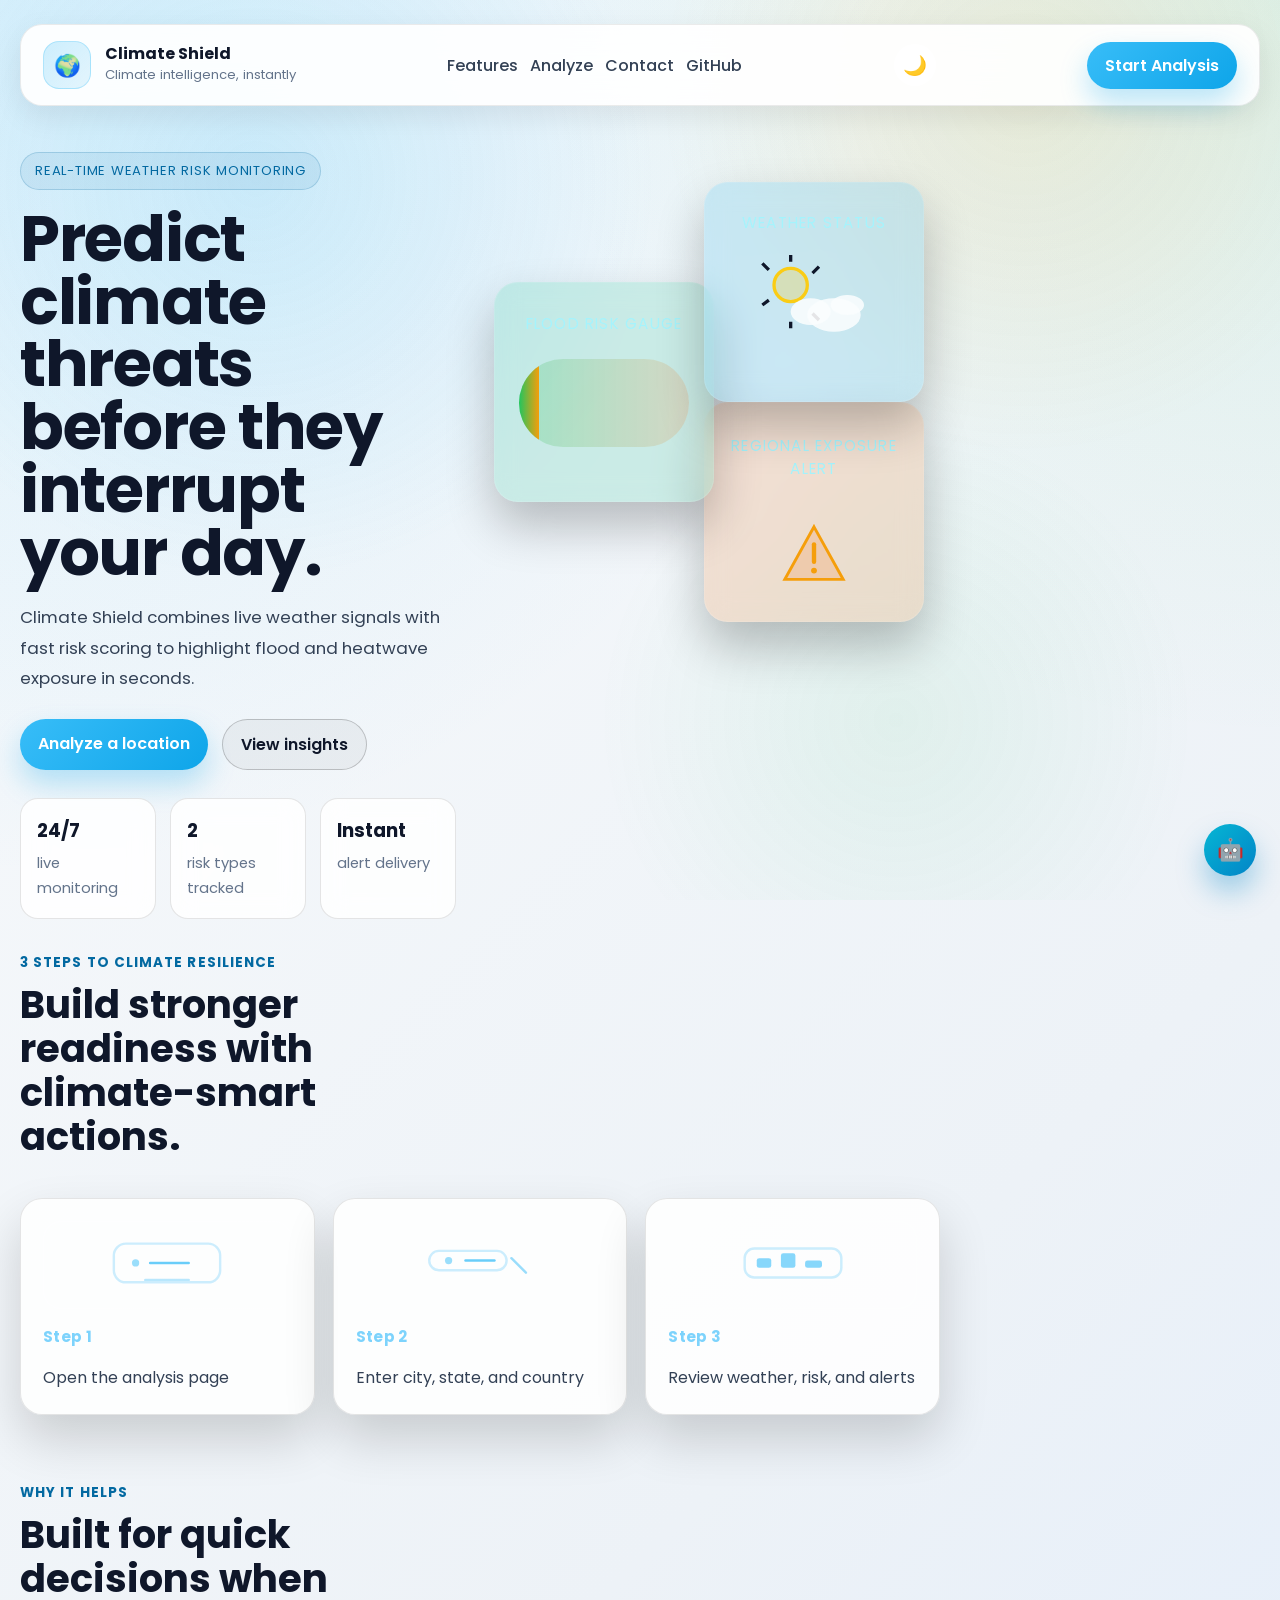
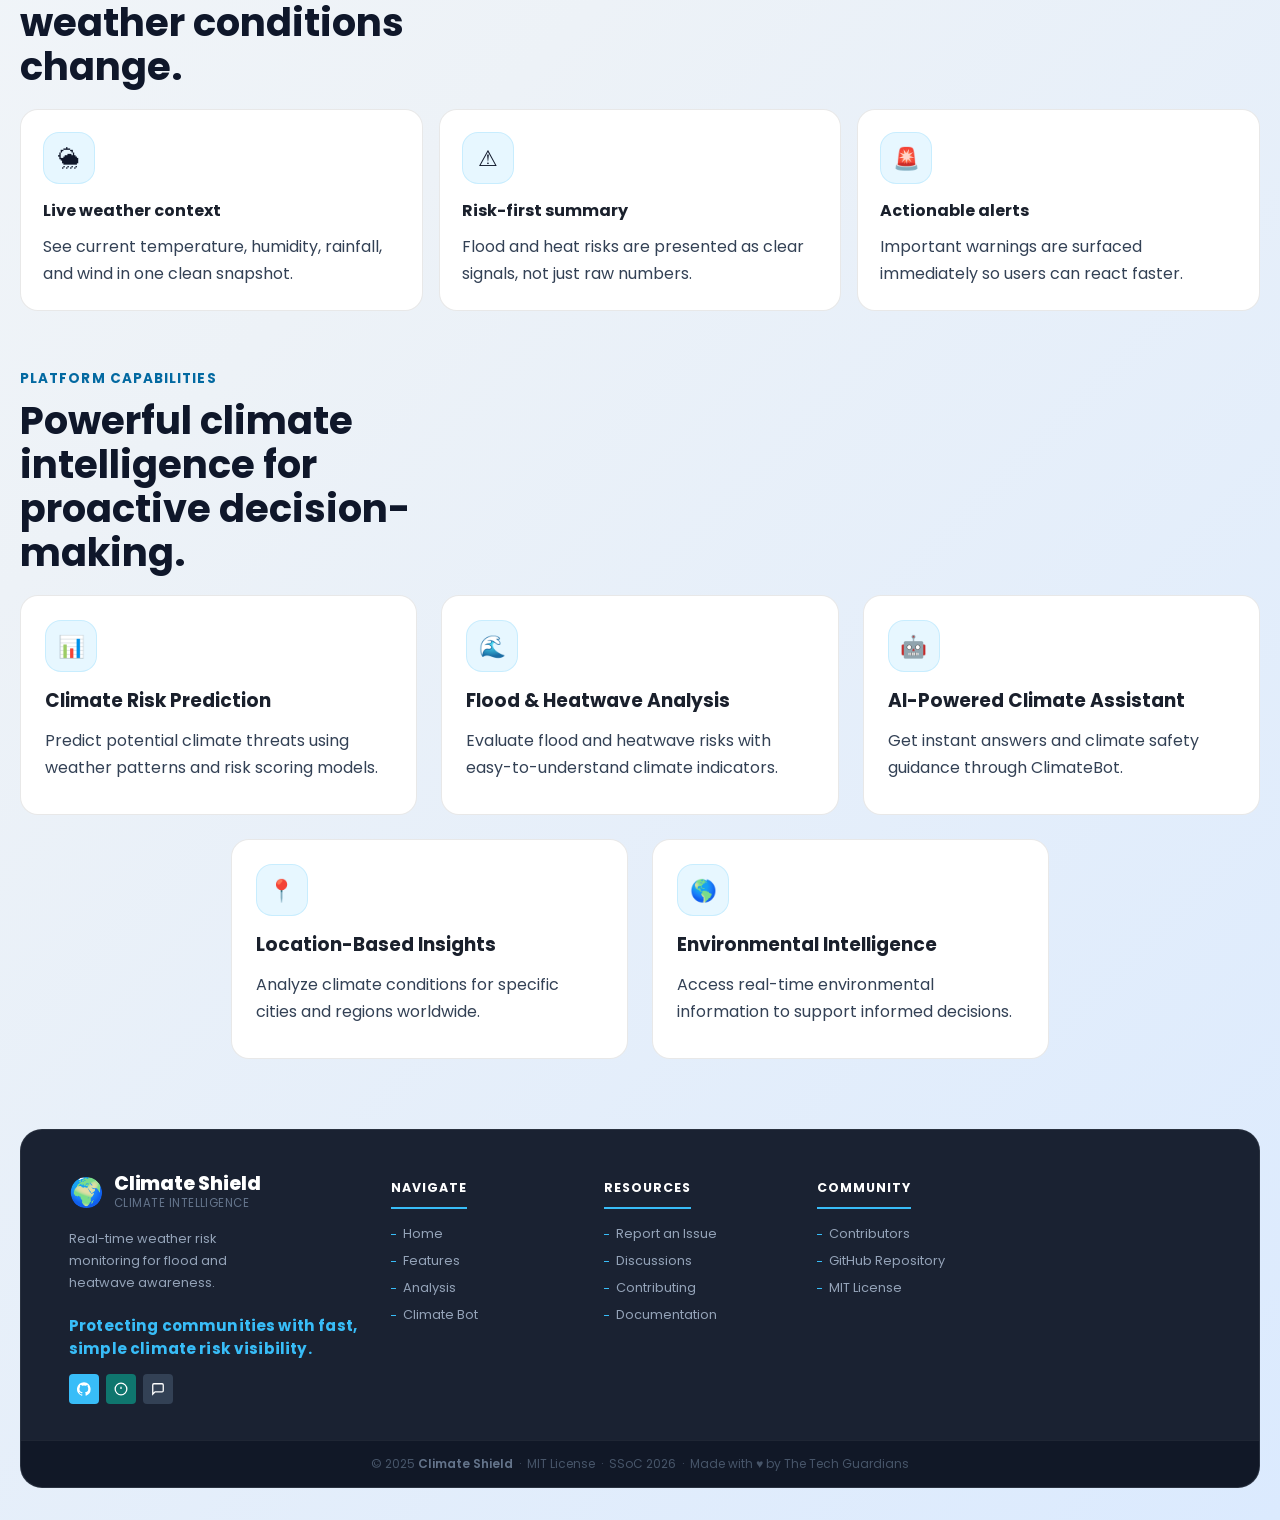
==== commit b4c7584d: "Add widgets in the hero section" ====
--- a/Frontend/index.html
+++ b/Frontend/index.html
@@ -88,27 +88,100 @@
             </div>
           </div>
 
+          <aside class="cs-hero-widget" aria-label="Live status">
+            <div class="cs-hero-widget-shell">
+              <div class="cs-hero-widget-card cs-hero-widget-card--top">
+                <div class="cs-hero-widget-heading">Weather Status</div>
+                <div class="cs-hero-widget-weather-icon" aria-hidden="true">
+                  <svg viewBox="0 0 72 60" xmlns="http://www.w3.org/2000/svg">
+                    <g class="cs-hero-widget-sun" fill="none" stroke="currentColor" stroke-width="2">
+                      <circle cx="22" cy="18" r="10" fill="rgba(250, 204, 21, 0.25)" stroke="#facc15" />
+                      <path d="M22 4v-4M22 40v4M8.9 8.9L5 5M39 39l-3.9-3.9M8.9 27.1L5 30M39 7l-3.9 3.9" />
+                    </g>
+                    <g class="cs-hero-widget-cloud" fill="currentColor" opacity="0.9">
+                      <ellipse cx="48" cy="36" rx="16" ry="10" fill="rgba(255,255,255,0.9)" />
+                      <ellipse cx="34" cy="34" rx="12" ry="8" fill="rgba(255,255,255,0.9)" />
+                      <ellipse cx="56" cy="30" rx="10" ry="6" fill="rgba(255,255,255,0.9)" />
+                    </g>
+                  </svg>
+                </div>
+                <div class="cs-hero-widget-temp">
+                  
+                  <div class="cs-hero-widget-temp-meta">
+                    
+                  </div>
+                </div>
+              </div>
+
+              <div class="cs-hero-widget-card cs-hero-widget-card--mid">
+                <div class="cs-hero-widget-widget-title">Flood Risk Gauge</div>
+                <div class="cs-hero-widget-gauge" aria-hidden="true">
+                  <div class="cs-hero-widget-gauge-track"></div>
+                  <div class="cs-hero-widget-gauge-fill" style="--fill:12%"></div>
+                </div>
+                <div class="cs-hero-widget-gauge-copy">
+                  
+                </div>
+              </div>
+
+              <div class="cs-hero-widget-card cs-hero-widget-card--bottom">
+                <div class="cs-hero-widget-widget-title">REGIONAL EXPOSURE ALERT</div>
+                
+                <div class="cs-hero-widget-alert-icon" aria-hidden="true">
+                  <svg viewBox="0 0 48 48" xmlns="http://www.w3.org/2000/svg">
+                    <polygon points="24 4 44 40 4 40" fill="rgba(249, 115, 22, 0.18)" stroke="#f59e0b" stroke-width="2" />
+                    <path d="M24 16v12" stroke="#f59e0b" stroke-width="3" stroke-linecap="round" />
+                    <circle cx="24" cy="34" r="2" fill="#f59e0b" />
+                  </svg>
+                </div>
+              </div>
+            </div>
+          </aside>
+
           <div class="hero-strip">
-            <div class="hero-strip-item">
+            <div class="hero-strip-title section-heading">
+              <span>3 steps to climate resilience</span>
+              <h2>Build stronger readiness with climate-smart actions.</h2>
+            </div>
+
+            <article class="hero-step-card">
+              <div class="hero-step-card-visual" aria-hidden="true">
+                <svg viewBox="0 0 96 52" xmlns="http://www.w3.org/2000/svg">
+                  <rect x="4" y="8" width="88" height="32" rx="10" fill="none" stroke="currentColor" stroke-width="2" opacity="0.25" />
+                  <circle cx="22" cy="24" r="3" fill="currentColor" opacity="0.5" />
+                  <path d="M34 24h32" stroke="currentColor" stroke-width="2" stroke-linecap="round" opacity="0.75" />
+                  <path d="M30 38h36" stroke="currentColor" stroke-width="2" stroke-linecap="round" opacity="0.35" />
+                </svg>
+              </div>
               <strong>Step 1</strong>
               <span>Open the analysis page</span>
-            </div>
-
-            <div class="hero-strip-item">
+            </article>
+
+            <article class="hero-step-card">
+              <div class="hero-step-card-visual" aria-hidden="true">
+                <svg viewBox="0 0 96 52" xmlns="http://www.w3.org/2000/svg">
+                  <rect x="6" y="14" width="64" height="16" rx="8" fill="none" stroke="currentColor" stroke-width="2" opacity="0.25" />
+                  <circle cx="22" cy="22" r="3" fill="currentColor" opacity="0.5" />
+                  <path d="M36 22h24" stroke="currentColor" stroke-width="2" stroke-linecap="round" opacity="0.75" />
+                  <path d="M74 20l12 12" stroke="currentColor" stroke-width="2" stroke-linecap="round" opacity="0.5" />
+                </svg>
+              </div>
               <strong>Step 2</strong>
               <span>Enter city, state, and country</span>
-            </div>
-
-            <div class="hero-strip-item">
+            </article>
+
+            <article class="hero-step-card">
+              <div class="hero-step-card-visual" aria-hidden="true">
+                <svg viewBox="0 0 96 52" xmlns="http://www.w3.org/2000/svg">
+                  <rect x="8" y="12" width="80" height="24" rx="8" fill="none" stroke="currentColor" stroke-width="2" opacity="0.25" />
+                  <rect x="18" y="20" width="12" height="8" rx="2" fill="currentColor" opacity="0.6" />
+                  <rect x="38" y="16" width="12" height="12" rx="2" fill="currentColor" opacity="0.6" />
+                  <rect x="58" y="22" width="14" height="6" rx="2" fill="currentColor" opacity="0.6" />
+                </svg>
+              </div>
               <strong>Step 3</strong>
               <span>Review weather, risk, and alerts</span>
-            </div>
-
-            <a
-              class="primary-action full-width-action"
-              href="Analysis/analysis.html"
-              >Go to analysis page</a
-            >
+            </article>
           </div>
         </section>
 
--- a/Frontend/style.css
+++ b/Frontend/style.css
@@ -139,8 +139,6 @@
 .navbar {
   display: flex;
   align-items: center;
-  position:fixed;
-  z-index: 2;
   justify-content: space-between;
   gap: 20px;
   padding: 16px 22px;
@@ -151,13 +149,9 @@
   backdrop-filter: blur(18px);
   box-shadow: var(--shadow);
   margin-bottom: 28px;
-   width: calc(100% - 32px);
-  max-width: 1200px;         /* caps it on large screens */
-  margin: 0 auto; 
-}
-
-body.light-mode .navbar {
-  background: rgba(255, 255, 255, 0.35);
+}
+[data-theme="light"] .navbar {
+  background: rgba(255, 255, 255, 0.92);
   backdrop-filter: blur(20px);
   border: 1px solid rgba(0, 0, 0, 0.08);
 }
@@ -271,23 +265,292 @@
   max-width: 920px;
 }
 
-.hero-copy {
-  margin-top: 15vh;
-  padding: 24px 8px;
-}
-
-.eyebrow {
+.cs-hero-widget {
+  position: relative;
+  display: flex;
+  justify-content: flex-end;
+  padding: 0 8px 8px;
+}
+
+.cs-hero-widget-shell {
+  position: relative;
+  min-height: 420px;
+  width: 100%;
+  max-width: 400px;
+}
+
+.cs-hero-widget-card {
+  position: absolute;
+  top: 0;
+  right: 0;
+  width: 260px;
+  height: 260px;
+  padding: 24px;
+  border-radius: 24px;
+  background: rgba(15, 23, 42, 0.72);
+  border: 1px solid rgba(255, 255, 255, 0.1);
+  box-shadow: 0 24px 48px rgba(0, 0, 0, 0.24);
+  backdrop-filter: blur(12px);
+  -webkit-backdrop-filter: blur(12px);
+  color: var(--text);
+  display: grid;
+  align-items: center;
+  justify-items: center;
+  text-align: center;
+}
+
+.cs-hero-widget-card--top {
+  top: 30px;
+  right: 16px;
+  z-index: 3;
+  width: 220px;
+  height: 220px;
+  background: rgba(14, 165, 233, 0.16);
+}
+
+.cs-hero-widget-card--mid {
+  top: 130px;
+  left: 14px;
+  right: auto;
+  z-index: 2;
+  width: 220px;
+  height: 220px;
+  background: rgba(16, 185, 129, 0.16);
+}
+
+.cs-hero-widget-card--bottom {
+  top: 250px;
+  right: 16px;
+  left: auto;
+  z-index: 1;
+  width: 220px;
+  height: 220px;
+  background: rgba(249, 115, 22, 0.16);
+}
+
+.cs-hero-widget-heading,
+.cs-hero-widget-widget-title {
+  font-size: 0.95rem;
+  letter-spacing: 0.08em;
+  text-transform: uppercase;
+  color: #a5f3fc;
+  margin-bottom: 14px;
+}
+
+.cs-hero-widget-temp {
+  display: grid;
+  gap: 18px;
+}
+
+.cs-hero-widget-temp-value {
+  font-size: clamp(2.6rem, 4vw, 3.8rem);
+  font-weight: 700;
+  line-height: 0.95;
+}
+
+.cs-hero-widget-temp-meta {
   display: inline-flex;
   align-items: center;
-  padding: 8px 14px;
+  gap: 10px;
+  color: var(--muted);
+  font-size: 0.96rem;
+}
+
+.cs-hero-widget-weather-icon {
+  width: 100%;
+  display: grid;
+  place-items: center;
+  margin-bottom: 12px;
+}
+
+.cs-hero-widget-weather-icon svg {
+  width: 120px;
+  height: auto;
+}
+
+.cs-hero-widget-sun {
+  transform-origin: center;
+  animation: cs-sun-glow 5s ease-in-out infinite;
+}
+
+.cs-hero-widget-cloud {
+  transform-origin: center;
+  animation: cs-cloud-float 6s ease-in-out infinite;
+}
+
+.cs-hero-widget-temp-meta svg {
+  width: 24px;
+  height: 24px;
+  color: #facc15;
+}
+
+.cs-hero-widget-gauge {
+  position: relative;
+  width: 100%;
+  height: 88px;
   border-radius: 999px;
-  background: rgba(56, 189, 248, 0.12);
-  border: 1px solid rgba(56, 189, 248, 0.22);
-  color: #a5f3fc;
-  font-size: 0.82rem;
-  letter-spacing: 0.06em;
-  text-transform: uppercase;
-  margin-bottom: 18px;
+  background: rgba(255, 255, 255, 0.05);
+  overflow: hidden;
+}
+
+.cs-hero-widget-gauge-track {
+  position: absolute;
+  inset: 0;
+  background: linear-gradient(90deg, rgba(34, 197, 94, 0.24), rgba(248, 113, 20, 0.16));
+}
+
+.cs-hero-widget-gauge-fill {
+  position: absolute;
+  inset: 0;
+  width: var(--fill);
+  background: linear-gradient(90deg, #22c55e, #f59e0b);
+  clip-path: inset(0 0 0 0 round 999px);
+  transition: width 0.4s ease;
+  animation: cs-gauge-slide 12s ease-in-out infinite alternate;
+}
+
+.cs-hero-widget-gauge-copy {
+  display: flex;
+  justify-content: space-between;
+  gap: 12px;
+  margin-top: 14px;
+  color: var(--muted);
+  font-size: 0.95rem;
+}
+
+.cs-hero-widget-gauge-copy strong {
+  font-size: 1.1rem;
+  color: #ffffff;
+}
+
+.cs-hero-widget-alert-pill {
+  display: inline-flex;
+  align-items: center;
+  justify-content: center;
+  padding: 12px 14px;
+  margin-bottom: 14px;
+  border-radius: 999px;
+  color: #f97316;
+  background: rgba(249, 115, 22, 0.12);
+  border: 1px solid rgba(249, 115, 22, 0.18);
+  font-weight: 700;
+  letter-spacing: 0.04em;
+}
+
+.cs-hero-widget-card--bottom p {
+  margin: 0;
+  color: var(--muted);
+  line-height: 1.8;
+  font-size: 0.96rem;
+}
+
+.cs-hero-widget-alert-icon {
+  display: grid;
+  place-items: center;
+  margin-top: 14px;
+  width: 70px;
+  height: 70px;
+  animation: cs-alert-pulse 1.8s ease-in-out infinite;
+}
+
+.cs-hero-widget-alert-icon svg {
+  width: 100%;
+  height: auto;
+}
+
+@keyframes cs-alert-pulse {
+  0%, 100% { transform: scale(1); opacity: 0.92; }
+  50% { transform: scale(1.08); opacity: 1; }
+}
+
+@keyframes cs-wave {
+  0%, 100% { opacity: 0.45; transform: scaleY(1); }
+  50% { opacity: 1; transform: scaleY(1.4); }
+}
+
+@keyframes cs-sun-glow {
+  0%, 100% { transform: scale(1); opacity: 0.85; }
+  50% { transform: scale(1.08); opacity: 1; }
+}
+
+@keyframes cs-cloud-float {
+  0%, 100% { transform: translateX(0); }
+  50% { transform: translateX(6px); }
+}
+
+@keyframes cs-gauge-slide {
+  0% {
+    width: var(--fill);
+  }
+  100% {
+    width: 100%;
+  }
+}
+
+.hero-strip {
+  grid-column: 1 / -1;
+  display: grid;
+  grid-template-columns: repeat(3, minmax(0, 1fr));
+  gap: 18px;
+  padding: 10px 0 0;
+  align-items: start;
+  width: 100%;
+}
+
+.hero-step-card {
+  display: grid;
+  grid-template-rows: auto 1fr;
+  gap: 16px;
+  padding: 22px;
+  border-radius: 22px;
+  background: var(--panel);
+  border: 1px solid var(--border-color);
+  box-shadow: 0 24px 50px rgba(0, 0, 0, 0.16);
+  min-height: 190px;
+}
+
+@media (min-width: 980px) {
+  .hero {
+    grid-template-columns: minmax(0, 1.35fr) minmax(360px, 460px);
+  }
+
+  .cs-hero-widget {
+    padding: 0;
+    justify-self: end;
+    width: 100%;
+  }
+
+  .cs-hero-widget-shell {
+    max-width: 460px;
+  }
+}
+
+@media (max-width: 980px) {
+  .cs-hero-widget-shell {
+    min-height: auto;
+  }
+
+  .cs-hero-widget-card,
+  .cs-hero-widget-card--top,
+  .cs-hero-widget-card--mid,
+  .cs-hero-widget-card--bottom {
+    position: relative;
+    left: auto;
+    right: auto;
+    top: auto;
+    transform: none;
+    width: 100%;
+    max-width: 320px;
+    height: auto;
+    margin: 0 auto 18px;
+    padding: 22px;
+    border-radius: 28px;
+  }
+
+  .cs-hero-widget-card--mid,
+  .cs-hero-widget-card--bottom {
+    right: auto;
+  }
 }
 
 .hero-copy h1 {
@@ -340,31 +603,61 @@
 
 .hero-strip {
   display: grid;
-  grid-template-columns: repeat(3, minmax(0, 1fr)) auto;
-  gap: 14px;
-  padding: 18px;
-  border-radius: 24px;
-  background: var(--btn-bg);
+  grid-template-columns: repeat(3, minmax(0, 1fr));
+  gap: 18px;
+  padding: 10px 0 0;
+  align-items: start;
+  width: 100%;
+}
+
+.hero-strip-title {
+  grid-column: 1 / -1;
+  padding: 0;
+}
+
+.hero-step-card {
+  display: grid;
+  grid-template-rows: auto 1fr;
+  gap: 16px;
+  padding: 22px;
+  border-radius: 22px;
+  background: var(--panel);
   border: 1px solid var(--border-color);
-  backdrop-filter: blur(12px);
-  align-items: center;
-}
-
-.hero-strip-item {
-  padding: 12px 14px;
-  border-radius: 16px;
-  background: var(--btn-bg);
-  border: 1px solid var(--border-color);
-}
-
-.hero-strip-item strong {
+  box-shadow: 0 24px 50px rgba(0, 0, 0, 0.16);
+  min-height: 190px;
+}
+
+.hero-step-card strong {
   display: block;
   color: #7dd3fc;
-  margin-bottom: 6px;
-}
-
-.hero-strip-item span {
+  font-size: 0.95rem;
+  letter-spacing: 0.02em;
+}
+
+.hero-step-card span {
   color: var(--muted);
+  line-height: 1.7;
+}
+
+.hero-step-card-visual {
+  display: flex;
+  align-items: center;
+  justify-content: center;
+  padding: 12px;
+  border-radius: 18px;
+  background: rgba(255, 255, 255, 0.06);
+  border: 1px solid rgba(255, 255, 255, 0.1);
+}
+
+.hero-step-card-visual svg {
+  width: 100%;
+  max-width: 116px;
+  height: auto;
+  color: var(--accent);
+}
+
+.hero-step-card:last-child {
+  align-self: start;
 }
 
 .full-width-action {
@@ -739,9 +1032,8 @@
     grid-template-columns: 1fr;
     justify-items: start;
   }
-.navbar{
-    display:flex;
-    position:fixed;
+  .navbar {
+    display: flex;
     flex-direction: row;
     align-items: center;
     align-content: center;
@@ -772,7 +1064,6 @@
 
   .hero-copy h1 {
     max-width: 12ch;
-    margin-top: 20vh;
   }
 }
 
@@ -811,9 +1102,8 @@
     padding: 18px;
     border-radius: 20px;
   }
-  .navbar{
-    display:flex;
-    position: fixed;
+  .navbar {
+    display: flex;
     flex-direction: row;
     align-items: center;
     align-content: center;
@@ -829,7 +1119,6 @@
 
   .hero-copy {
     padding: 12px 0 0;
-    margin-top: 20vh;
   }
 
   .hero-copy h1 {
@@ -873,6 +1162,21 @@
   }
 }
 
+/* Eyebrow badge */
+.eyebrow {
+  display: inline-flex;
+  align-items: center;
+  padding: 8px 14px;
+  border-radius: 999px;
+  background: rgba(56, 189, 248, 0.12);
+  border: 1px solid rgba(56, 189, 248, 0.22);
+  color: #a5f3fc;
+  font-size: 0.82rem;
+  letter-spacing: 0.06em;
+  text-transform: uppercase;
+  margin-bottom: 18px;
+}
+
 /* ================================================
    LIGHT THEME — fix all hardcoded dark-only colors
    ================================================ */
@@ -899,32 +1203,15 @@
   color: #1a202c;
 }
 
-@media (max-width: 480px) {
-  .button-group {
-    flex-direction: column;
-    width: 100%;
-  }
-.navbar{
-    
-  display:flex;
-    position: fixed;
-    align-items: center;
-    align-content: center;
-    justify-content: center;
-  }
-  .hero-copy{
-    margin-top: 30vh;
-  }
-  .hero-actions
-  {
-    display: flex;
-    justify-content:space-around;
-  }
-  .btn-primary,
-  .btn-secondary {
-    text-align: center;
-    justify-content: center;
-  }
+/* Feature cards — white-alpha bg invisible on light */
+[data-theme="light"] .feature-card {
+  background: #ffffff;
+  border-color: rgba(0, 0, 0, 0.09);
+}
+[data-theme="light"] .feature-card:hover {
+  background: #f1f5f9;
+  border-color: rgba(0, 0, 0, 0.14);
+}
 
 /* Capability cards — same white-alpha issue */
 [data-theme="light"] .capability-card {
